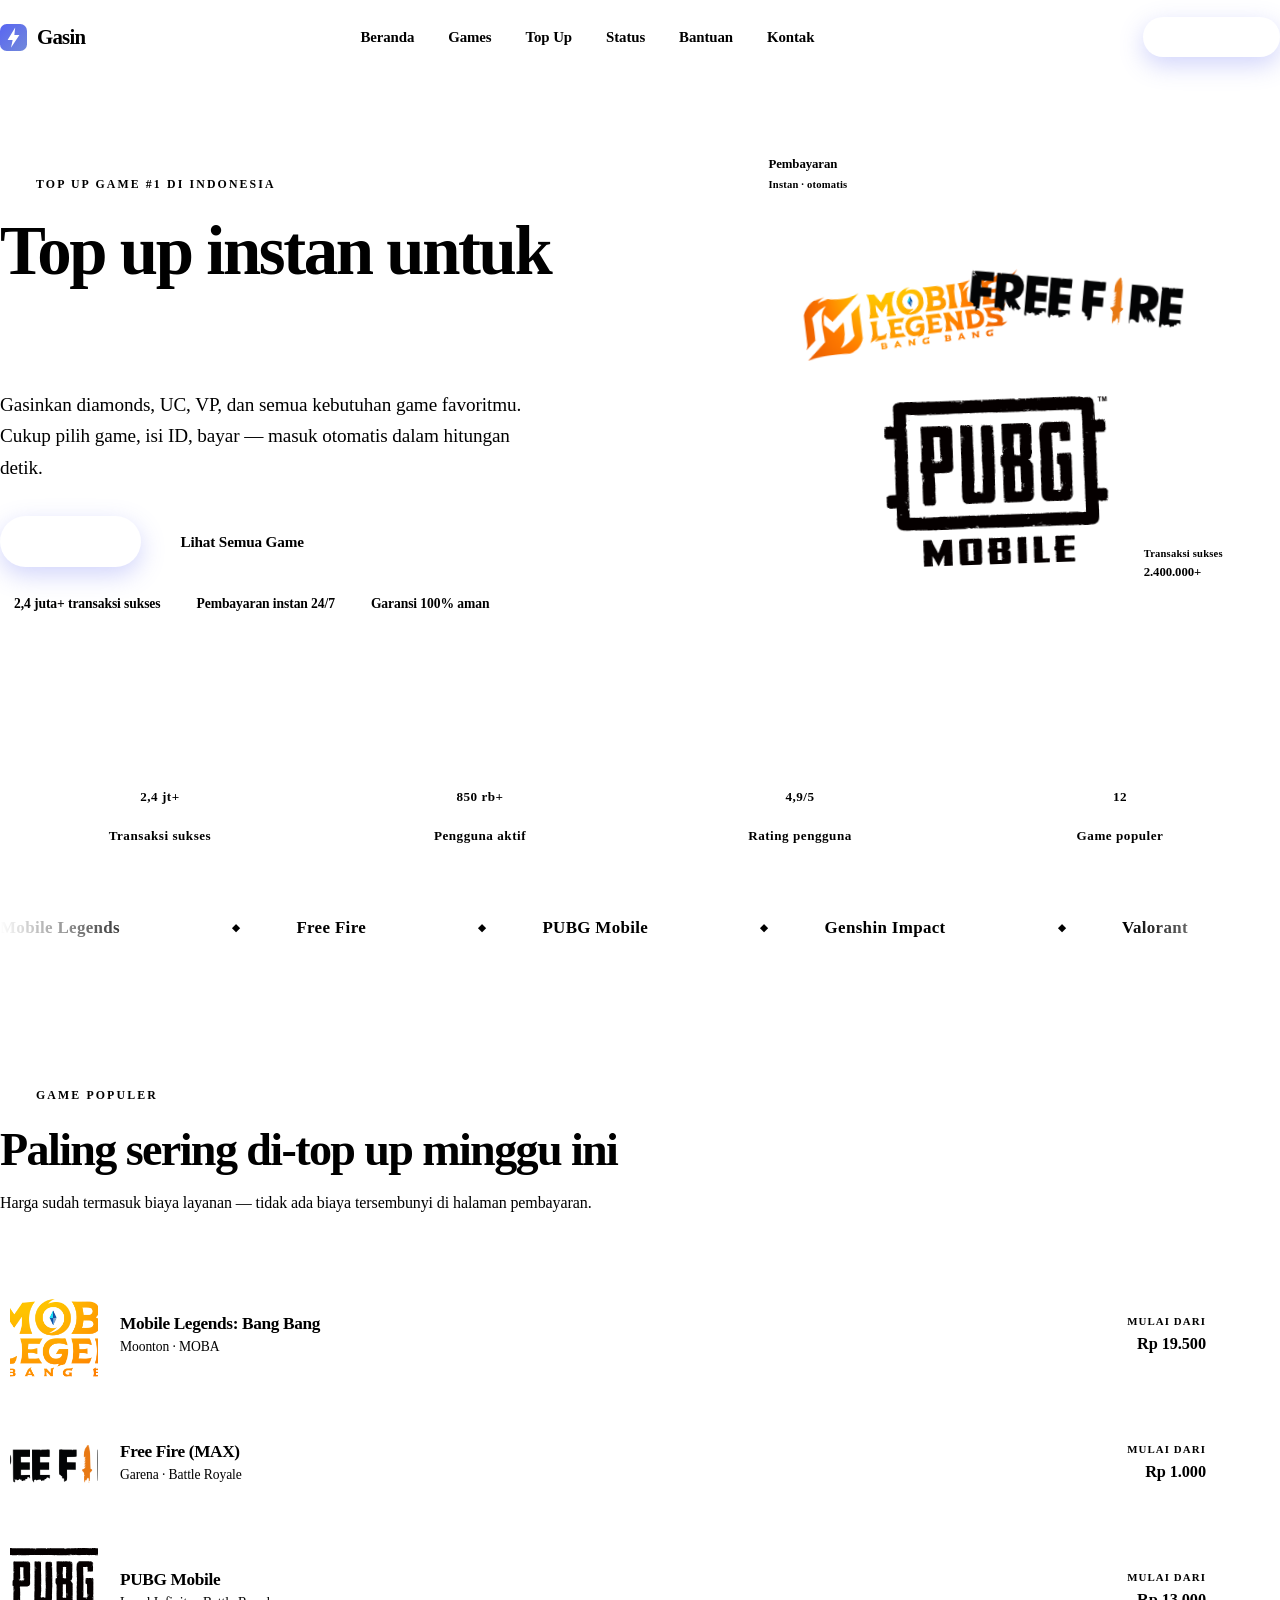
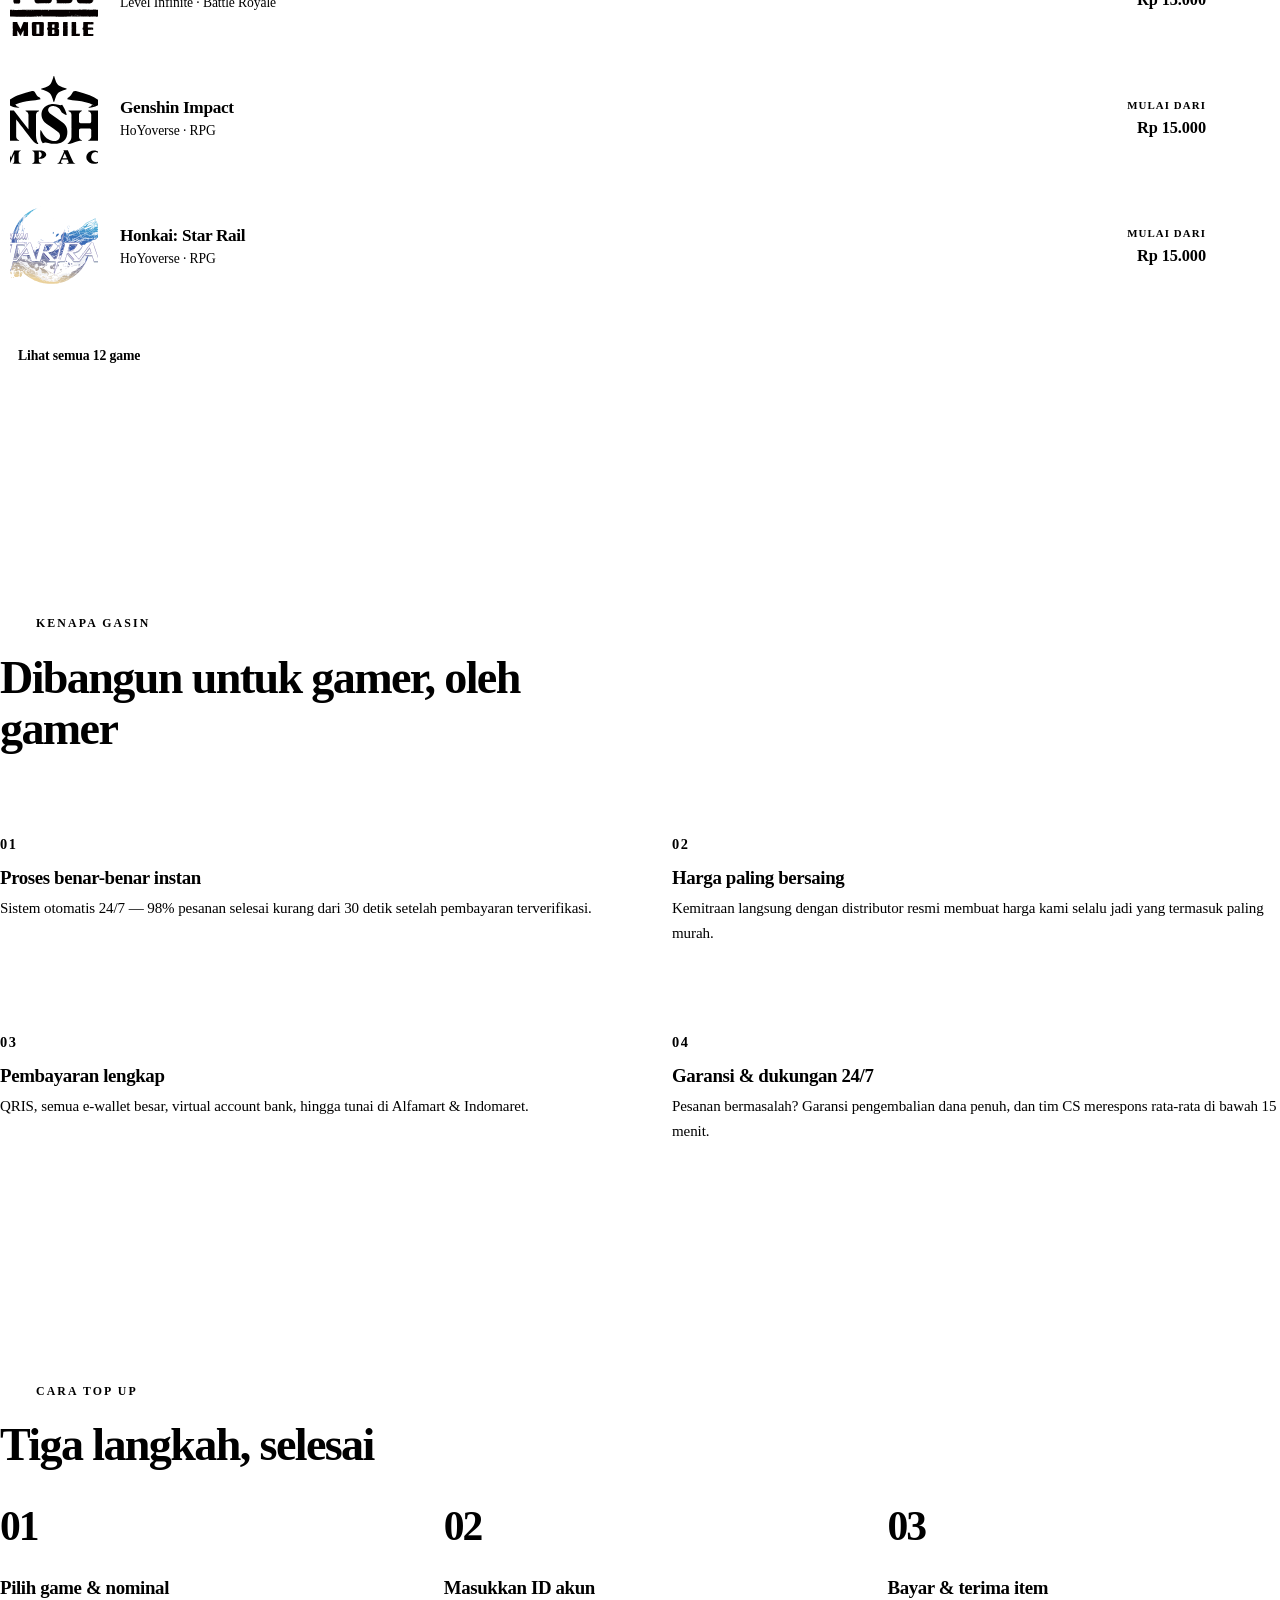
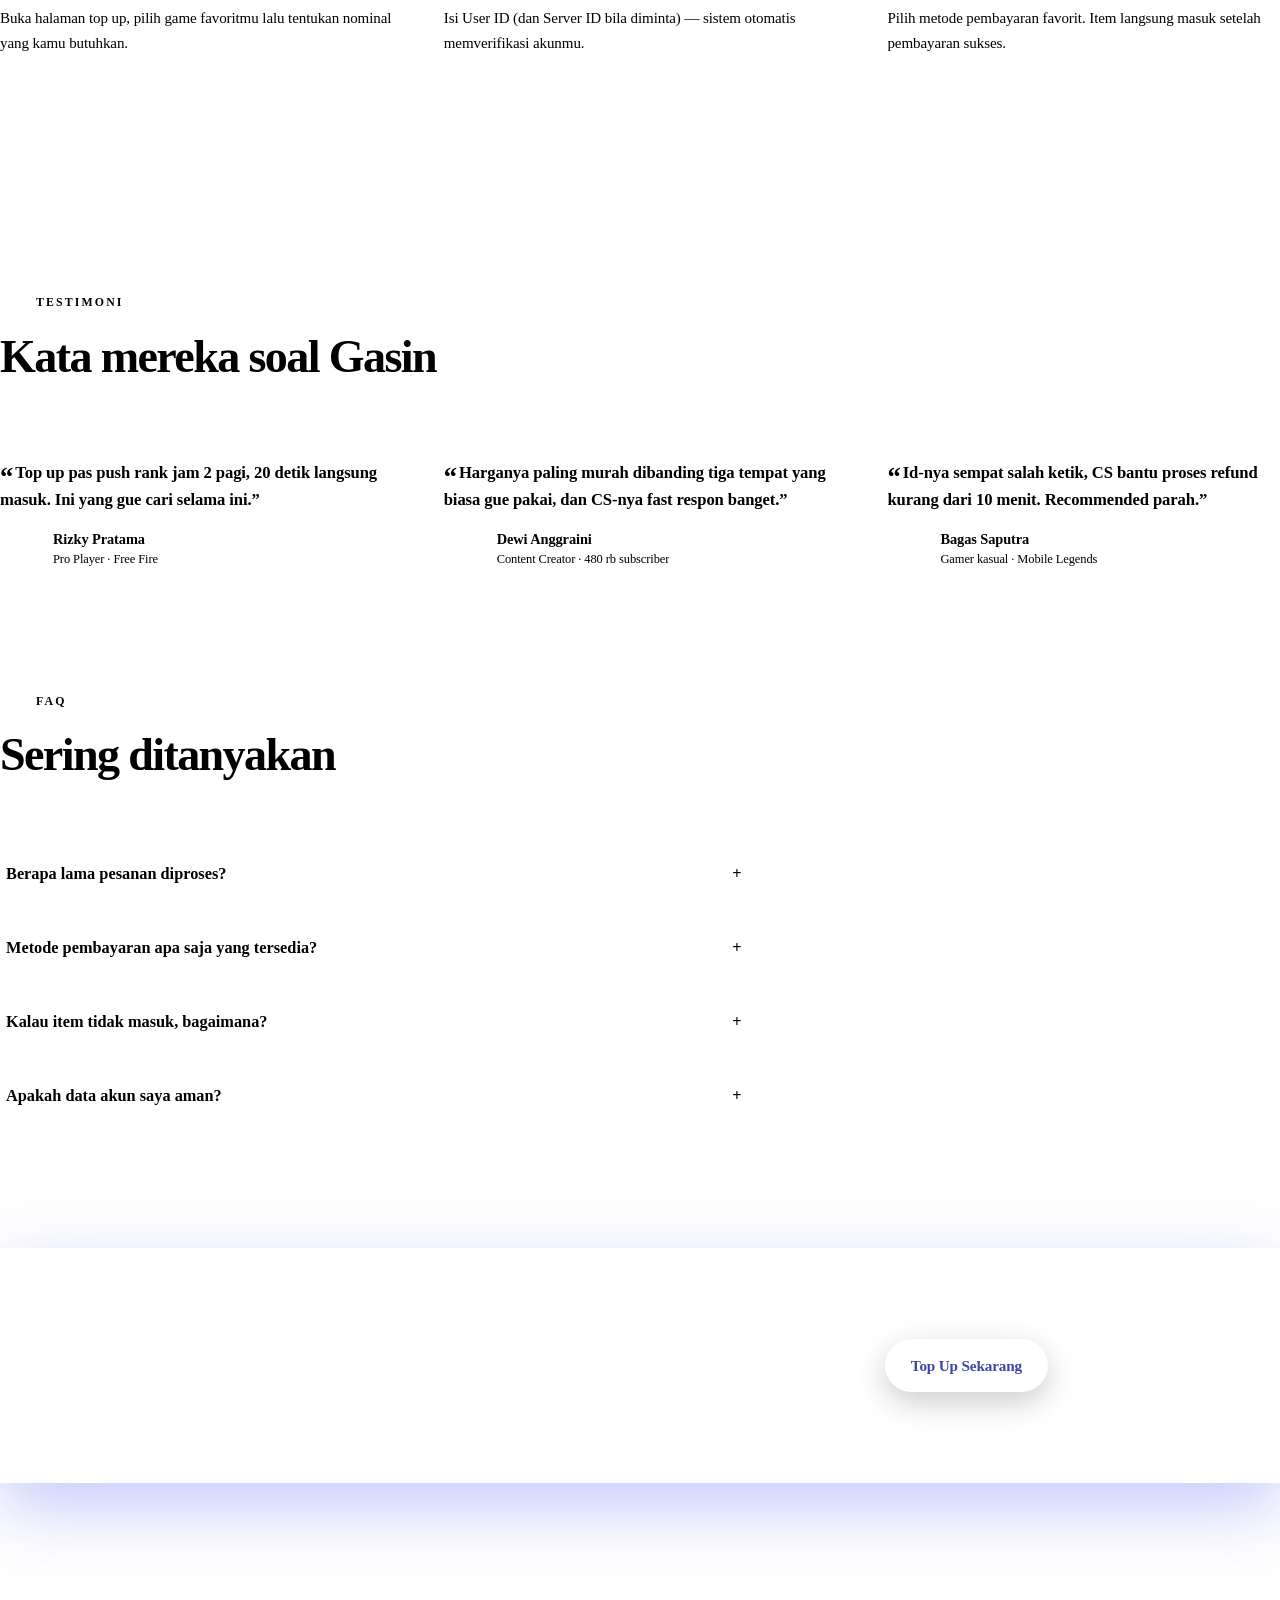
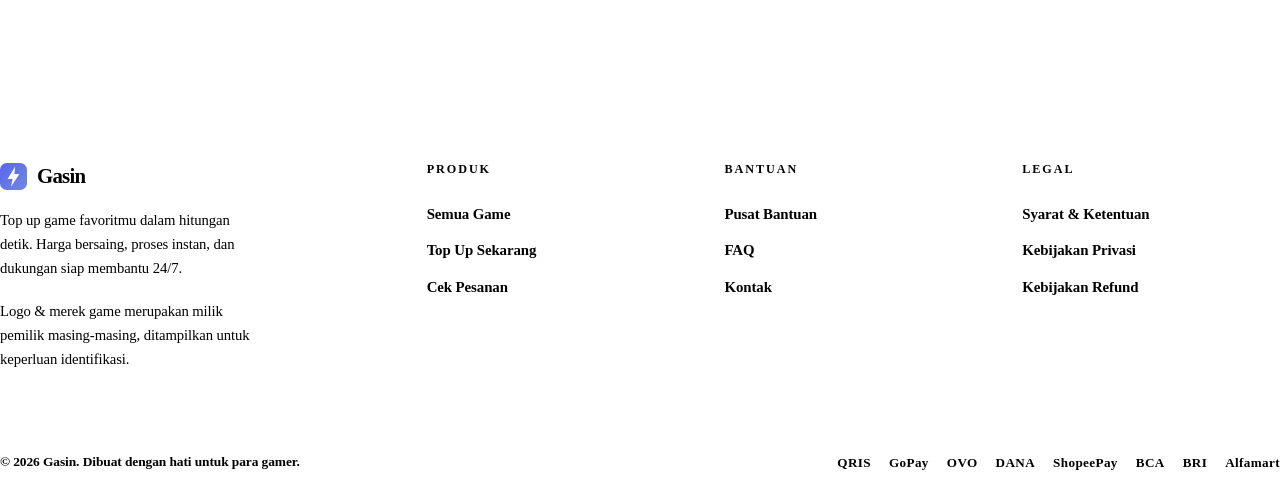
==== index.html @ 4b1db4dc "feat: Gasin — situs top up game lengkap - 6 halaman + 404, 100% vanilla tanpa dependency - tema tera" ====
<!DOCTYPE html>
<html lang="id" data-theme="light">
<head>
  <meta charset="UTF-8">
  <meta name="viewport" content="width=device-width, initial-scale=1">
  <title>Gasin — Top Up Game Instan, Aman & Termurah</title>
  <meta name="description" content="Top up Mobile Legends, Free Fire, PUBG Mobile, Genshin Impact, dan banyak lagi. Proses instan, pembayaran lengkap, harga bersaing, dukungan 24/7.">
  <meta name="theme-color" content="#5865F2" media="(prefers-color-scheme: light)">
  <meta name="theme-color" content="#1e1f22" media="(prefers-color-scheme: dark)">
  <link rel="icon" type="image/svg+xml" href="assets/img/favicon.svg">
  <link rel="canonical" href="https://muzawwied.github.io/gasin-topup/">
  <meta property="og:type" content="website">
  <meta property="og:title" content="Gasin — Top Up Game Instan, Aman & Termurah">
  <meta property="og:description" content="Top up Mobile Legends, Free Fire, PUBG Mobile, Genshin Impact, dan banyak lagi. Proses instan, pembayaran lengkap, harga bersaing, dukungan 24/7.">
  <meta property="og:url" content="https://muzawwied.github.io/gasin-topup/">
  <meta property="og:image" content="https://muzawwied.github.io/gasin-topup/assets/img/logos/ml.png">
  <meta name="twitter:card" content="summary">
  <script>(function(){try{var t=localStorage.getItem('gasin-theme');if(!t)t=matchMedia('(prefers-color-scheme: dark)').matches?'dark':'light';document.documentElement.setAttribute('data-theme',t);}catch(e){}})();</script>
  <link rel="stylesheet" href="assets/css/style.css">
  <script type="application/ld+json">
  {"@context":"https://schema.org","@type":"Organization","name":"Gasin","url":"https://muzawwied.github.io/gasin-topup/","description":"Layanan top up game instan"}
  </script></head>
<body class="no-js">
  <div id="preloader" aria-hidden="true">
    <div class="pre-logo">
      <svg viewBox="0 0 32 32"><rect width="32" height="32" rx="8" fill="url(#lgx)"/><path d="M18 4 9 19h6l-2 9 10-15h-6z" fill="#fff"/></svg>
      Gasin
    </div>
    <div class="pre-track"><div class="pre-bar"></div></div>
    <div class="pre-pct">0%</div>
  </div>
  <div id="scrollProgress"></div>
  <header id="siteHead">
    <div class="nav container">
      <a class="logo" href="index.html" aria-label="Gasin — kembali ke beranda">
        <svg viewBox="0 0 32 32" aria-hidden="true"><defs><linearGradient id="lgx" x1="0" y1="0" x2="1" y2="1"><stop offset="0" stop-color="#5865F2"/><stop offset="1" stop-color="#7289DA"/></linearGradient></defs><rect width="32" height="32" rx="8" fill="url(#lgx)"/><path d="M18 4 9 19h6l-2 9 10-15h-6z" fill="#fff"/></svg>
        <b>Gasin</b>
      </a>
      <nav class="nav-links" aria-label="Navigasi utama">
          <a class="active" href="index.html">Beranda</a>
          <a href="games.html">Games</a>
          <a href="topup.html">Top Up</a>
          <a href="status.html">Status</a>
          <a href="bantuan.html">Bantuan</a>
          <a href="kontak.html">Kontak</a>
      </nav>
      <div class="nav-right">
        <button class="theme-toggle" id="themeToggle" aria-label="Ganti tema terang/gelap"><svg class="moon" viewBox="0 0 24 24" fill="none" stroke-width="2"><path d="M21 12.8A9 9 0 1 1 11.2 3a7 7 0 0 0 9.8 9.8z"/></svg><svg class="sun" viewBox="0 0 24 24" fill="none" stroke-width="2"><circle cx="12" cy="12" r="4"/><path d="M12 2v2m0 16v2M4.9 4.9l1.4 1.4m11.4 11.4 1.4 1.4M2 12h2m16 0h2M4.9 19.1l1.4-1.4m11.4-11.4 1.4-1.4"/></svg></button>
        <a class="btn btn-primary btn-sm nav-cta" href="topup.html">Top Up Sekarang</a>
        <button class="burger" aria-label="Buka menu" aria-expanded="false"><span></span><span></span><span></span></button>
      </div>
    </div>
  </header>
  <nav id="mobileMenu" aria-label="Menu mobile"><ul>
          <li><a href="index.html">Beranda<span>Gasin</span></a></li>
          <li><a href="games.html">Games<span>Gasin</span></a></li>
          <li><a href="topup.html">Top Up<span>Gasin</span></a></li>
          <li><a href="status.html">Status<span>Gasin</span></a></li>
          <li><a href="bantuan.html">Bantuan<span>Gasin</span></a></li>
          <li><a href="kontak.html">Kontak<span>Gasin</span></a></li>
  </ul></nav>
  <main id="top">

  <section class="hero">
    <div class="container">
      <div class="hero-grid">
        <div>
          <span class="kicker">Top Up Game #1 di Indonesia</span>
          <h1>Top up instan untuk<br><span class="grad-text" id="typed" data-words='["Mobile Legends","Free Fire","PUBG Mobile","Genshin Impact","Valorant"]'></span><span class="caret" aria-hidden="true"></span></h1>
          <p class="lead">Gasinkan diamonds, UC, VP, dan semua kebutuhan game favoritmu. Cukup pilih game, isi ID, bayar — masuk otomatis dalam hitungan detik.</p>
          <div class="hero-actions">
            <a class="btn btn-primary" href="topup.html">Mulai Top Up</a>
            <a class="btn btn-ghost" href="games.html">Lihat Semua Game</a>
          </div>
          <div class="hero-trust">
            <span><i></i>2,4 juta+ transaksi sukses</span>
            <span><i></i>Pembayaran instan 24/7</span>
            <span><i></i>Garansi 100% aman</span>
          </div>
        </div>
        <div class="hero-stage" aria-hidden="true">
          <div class="hero-glow"></div>
          <div class="tilt" data-tilt>
            <div class="cover-fan">
              <figure><img src="assets/img/logos/ml.png" alt="" loading="eager"></figure>
              <figure><img src="assets/img/logos/ff.png" alt="" loading="eager"></figure>
              <figure><img src="assets/img/logos/pubg.svg" alt="" loading="eager"></figure>
            </div>
            <span class="chip-float c1">Pembayaran<small>Instan · otomatis</small></span>
            <span class="chip-float c2"><small>Transaksi sukses</small><b>2.400.000+</b></span>
          </div>
        </div>
      </div>
    </div>
  </section>

  <section class="stats reveal">
    <div class="container">
      <div class="stats-row">
        <div class="stat"><b><span data-count="2.4" data-decimals="1" data-suffix=" jt+">0</span></b><span>Transaksi sukses</span></div>
        <div class="stat"><b><span data-count="850" data-suffix=" rb+">0</span></b><span>Pengguna aktif</span></div>
        <div class="stat"><b><span data-count="4.9" data-decimals="1" data-suffix="/5">0</span></b><span>Rating pengguna</span></div>
        <div class="stat"><b><span data-count="12">0</span></b><span>Game populer</span></div>
      </div>
    </div>
  </section>

  <div class="marquee" aria-hidden="true">
    <div class="marquee-track">
      <span>Mobile Legends<em></em></span><span>Free Fire<em></em></span><span>PUBG Mobile<em></em></span><span>Genshin Impact<em></em></span><span>Valorant<em></em></span><span>Honkai: Star Rail<em></em></span><span>Call of Duty: Mobile<em></em></span><span>Roblox<em></em></span><span>Fortnite<em></em></span><span>Clash Royale<em></em></span><span>Minecraft<em></em></span><span>eFootball<em></em></span>
      <span>Mobile Legends<em></em></span><span>Free Fire<em></em></span><span>PUBG Mobile<em></em></span><span>Genshin Impact<em></em></span><span>Valorant<em></em></span><span>Honkai: Star Rail<em></em></span><span>Call of Duty: Mobile<em></em></span><span>Roblox<em></em></span><span>Fortnite<em></em></span><span>Clash Royale<em></em></span><span>Minecraft<em></em></span><span>eFootball<em></em></span>
    </div>
  </div>

  <section class="sec">
    <div class="container">
      <div class="sec-head reveal">
        <span class="kicker">Game Populer</span>
        <h2>Paling sering di-top up minggu ini</h2>
        <p>Harga sudah termasuk biaya layanan — tidak ada biaya tersembunyi di halaman pembayaran.</p>
      </div>
      <div id="featRows" class="game-list reveal"></div>
      <p style="margin-top:24px"><a class="btn btn-ghost btn-sm" href="games.html">Lihat semua 12 game</a></p>
    </div>
  </section>

  <section class="sec">
    <div class="container">
      <div class="sec-head reveal">
        <span class="kicker">Kenapa Gasin</span>
        <h2>Dibangun untuk gamer, oleh gamer</h2>
      </div>
      <div class="feat-grid">
        <div class="feat reveal">
          <div class="num">01</div>
          <h3>Proses benar-benar instan</h3>
          <p>Sistem otomatis 24/7 — 98% pesanan selesai kurang dari 30 detik setelah pembayaran terverifikasi.</p>
        </div>
        <div class="feat reveal">
          <div class="num">02</div>
          <h3>Harga paling bersaing</h3>
          <p>Kemitraan langsung dengan distributor resmi membuat harga kami selalu jadi yang termasuk paling murah.</p>
        </div>
        <div class="feat reveal">
          <div class="num">03</div>
          <h3>Pembayaran lengkap</h3>
          <p>QRIS, semua e-wallet besar, virtual account bank, hingga tunai di Alfamart &amp; Indomaret.</p>
        </div>
        <div class="feat reveal">
          <div class="num">04</div>
          <h3>Garansi &amp; dukungan 24/7</h3>
          <p>Pesanan bermasalah? Garansi pengembalian dana penuh, dan tim CS merespons rata-rata di bawah 15 menit.</p>
        </div>
      </div>
    </div>
  </section>

  <section class="sec">
    <div class="container">
      <div class="sec-head reveal">
        <span class="kicker">Cara Top Up</span>
        <h2>Tiga langkah, selesai</h2>
      </div>
      <div class="steps">
        <div class="step reveal"><h3>Pilih game &amp; nominal</h3><p>Buka halaman top up, pilih game favoritmu lalu tentukan nominal yang kamu butuhkan.</p></div>
        <div class="step reveal"><h3>Masukkan ID akun</h3><p>Isi User ID (dan Server ID bila diminta) — sistem otomatis memverifikasi akunmu.</p></div>
        <div class="step reveal"><h3>Bayar &amp; terima item</h3><p>Pilih metode pembayaran favorit. Item langsung masuk setelah pembayaran sukses.</p></div>
      </div>
    </div>
  </section>

  <section class="sec">
    <div class="container">
      <div class="sec-head reveal">
        <span class="kicker">Testimoni</span>
        <h2>Kata mereka soal Gasin</h2>
      </div>
      <div class="quotes">
        <blockquote class="quote reveal"><p>Top up pas push rank jam 2 pagi, 20 detik langsung masuk. Ini yang gue cari selama ini.</p><footer><span class="avatar">RP</span><div style="min-width:0"><b>Rizky Pratama</b><small>Pro Player · Free Fire</small></div></footer></blockquote>
        <blockquote class="quote reveal"><p>Harganya paling murah dibanding tiga tempat yang biasa gue pakai, dan CS-nya fast respon banget.</p><footer><span class="avatar">DA</span><div style="min-width:0"><b>Dewi Anggraini</b><small>Content Creator · 480 rb subscriber</small></div></footer></blockquote>
        <blockquote class="quote reveal"><p>Id-nya sempat salah ketik, CS bantu proses refund kurang dari 10 menit. Recommended parah.</p><footer><span class="avatar">BS</span><div style="min-width:0"><b>Bagas Saputra</b><small>Gamer kasual · Mobile Legends</small></div></footer></blockquote>
      </div>
    </div>
  </section>

  <section class="sec" style="padding-top:0">
    <div class="container">
      <div class="sec-head reveal">
        <span class="kicker">FAQ</span>
        <h2>Sering ditanyakan</h2>
      </div>
      <div class="acc reveal" style="max-width:760px">
        <div class="acc-item"><button class="acc-btn"><span>Berapa lama pesanan diproses?</span><i>+</i></button><div class="acc-body"><p>98% pesanan selesai dalam 30 detik setelah pembayaran terverifikasi. Untuk gangguan sistem game, maksimal 24 jam dengan notifikasi via halaman status.</p></div></div>
        <div class="acc-item"><button class="acc-btn"><span>Metode pembayaran apa saja yang tersedia?</span><i>+</i></button><div class="acc-body"><p>QRIS, GoPay, OVO, DANA, ShopeePay, BCA &amp; BRI Virtual Account, serta pembayaran tunai di Alfamart dan Indomaret.</p></div></div>
        <div class="acc-item"><button class="acc-btn"><span>Kalau item tidak masuk, bagaimana?</span><i>+</i></button><div class="acc-body"><p>Cek status pesanan lewat halaman Status. Jika status gagal atau melewati batas waktu, tim kami memproses refund penuh otomatis ke metode pembayaran asal.</p></div></div>
        <div class="acc-item"><button class="acc-btn"><span>Apakah data akun saya aman?</span><i>+</i></button><div class="acc-body"><p>Kami hanya meminta data minimum (ID akun) yang diperlukan untuk pengiriman item. Data dienkripsi dan tidak pernah dibagikan ke pihak ketiga.</p></div></div>
      </div>
    </div>
  </section>

  <section class="sec" style="padding-top:0">
    <div class="container">
      <div class="cta-band reveal">
        <div>
          <h2>Siap gas top up sekarang?</h2>
          <p>Ribuan gamer sudah mempercayakan transaksi mereka ke Gasin hari ini. Giliran kamu.</p>
        </div>
        <div style="display:flex;gap:14px;flex-wrap:wrap;justify-content:flex-end">
          <a class="btn" href="topup.html">Top Up Sekarang</a>
          <a class="btn btn-ghost-w" href="games.html">Jelajahi Game</a>
        </div>
      </div>
    </div>
  </section>
  <footer class="site-foot">
    <div class="container">
      <div class="foot-grid">
        <div class="foot-brand">
          <a class="logo" href="index.html" aria-label="Gasin — kembali ke beranda">
        <svg viewBox="0 0 32 32" aria-hidden="true"><defs><linearGradient id="lgx" x1="0" y1="0" x2="1" y2="1"><stop offset="0" stop-color="#5865F2"/><stop offset="1" stop-color="#7289DA"/></linearGradient></defs><rect width="32" height="32" rx="8" fill="url(#lgx)"/><path d="M18 4 9 19h6l-2 9 10-15h-6z" fill="#fff"/></svg>
        <b>Gasin</b>
      </a>
          <p>Top up game favoritmu dalam hitungan detik. Harga bersaing, proses instan, dan dukungan siap membantu 24/7.</p>
          <p class="mini soft">Logo &amp; merek game merupakan milik pemilik masing-masing, ditampilkan untuk keperluan identifikasi.</p>
        </div>
        <div class="foot-col">
          <h4>Produk</h4>
          <a href="games.html">Semua Game</a>
          <a href="topup.html">Top Up Sekarang</a>
          <a href="status.html">Cek Pesanan</a>
        </div>
        <div class="foot-col">
          <h4>Bantuan</h4>
          <a href="bantuan.html">Pusat Bantuan</a>
          <a href="bantuan.html#faq">FAQ</a>
          <a href="kontak.html">Kontak</a>
        </div>
        <div class="foot-col">
          <h4>Legal</h4>
          <a href="bantuan.html#syarat">Syarat &amp; Ketentuan</a>
          <a href="bantuan.html#privasi">Kebijakan Privasi</a>
          <a href="bantuan.html#refund">Kebijakan Refund</a>
        </div>
      </div>
      <div class="foot-bottom">
        <div class="row">
          <span>© <span id="year">2026</span> Gasin. Dibuat dengan hati untuk para gamer.</span>
          <div class="pay-strip" aria-label="Metode pembayaran">
            <span>QRIS</span><span>GoPay</span><span>OVO</span><span>DANA</span><span>ShopeePay</span><span>BCA</span><span>BRI</span><span>Alfamart</span>
          </div>
        </div>
      </div>
    </div>
  </footer>
  <div id="toast" role="status" aria-live="polite"></div>
  <script src="assets/js/data.js"></script>
  <script src="assets/js/main.js"></script>
  <script>
  (function(){
    var wrap=document.getElementById("featRows");
    GAMES.filter(function(g){return g.popular}).forEach(function(g){
      var min=g.denoms.reduce(function(m,x){return Math.min(m,x.price)},Infinity);
      wrap.insertAdjacentHTML("beforeend",
        '<a class="game-row" href="topup.html?game='+g.slug+'">'+
        '<span class="thumb"><img src="'+g.logo+'" alt="Logo '+g.name+'" loading="lazy"></span>'+
        '<span class="info"><h3>'+g.name+'</h3><p>'+g.publisher+' · '+g.genre+'</p></span>'+
        '<span class="from"><small>Mulai dari</small><b>'+fmtIDR(min)+'</b></span>'+
        '<span class="go"><svg viewBox="0 0 24 24" fill="none" stroke-width="2"><path d="M5 12h14m-6-6 6 6-6 6"/></svg></span></a>');
    });
  })();
  </script>
</body>
</html>
---- assets/css/style.css ----
/* ============================================================
   Gasin — Top Up Game Instan · Desain sistem
   Vanilla CSS · zero dependency · tema terang/gelap
   ============================================================ */

--tile:#f6f7fa;

:root{
  --bg:#f6f7fa;
  --surface:#ffffff;
  --surface-2:#eef0f5;
  --ink:#0f1526;
  --muted:#4d5666;
  --soft:#7d8697;
  --line:#e3e6ee;
  --line-2:#d6dae4;
  --accent:#5865F2;
  --accent-2:#7289DA;
  --accent-ink:#ffffff;
  --accent-soft:rgba(88,101,242,.08);
  --accent-soft-2:rgba(114,137,218,.12);
  --green:#1a8a3c;
  --green-soft:rgba(21,128,61,.1);
  --amber:#b45309;
  --grad:linear-gradient(135deg,#5865F2 0%,#7289DA 100%);
  --shadow-sm:0 1px 2px rgba(15,21,38,.05);
  --shadow-md:0 8px 28px rgba(15,21,38,.09);
  --shadow-lg:0 24px 60px rgba(15,21,38,.16);
  --radius:14px;
  --radius-lg:22px;
  --container:1180px;
  --head-font:"Segoe UI",system-ui,-apple-system,BlinkMacSystemFont,Roboto,"Helvetica Neue",Arial,sans-serif;
  --ease:cubic-bezier(.22,.9,.3,1);
}

[data-theme="dark"]{
  --bg:#1e1f22;
  --surface:#2b2d31;
  --surface-2:#313338;
  --ink:#dbdee1;
  --muted:#b5bac1;
  --soft:#949ba4;
  --line:#3f4148;
  --line-2:#4e5058;
  --accent:#5865F2;
  --accent-2:#7289DA;
  --accent-ink:#ffffff;
  --accent-soft:rgba(88,101,242,.16);
  --accent-soft-2:rgba(114,137,218,.2);
  --green:#57F287;
  --green-soft:rgba(87,242,135,.12);
  --shadow-sm:0 1px 2px rgba(0,0,0,.35);
  --shadow-md:0 8px 28px rgba(0,0,0,.4);
  --shadow-lg:0 24px 60px rgba(0,0,0,.55);
  --tile:#23283b;
}

/* ---------- Reset ---------- */
*,*::before,*::after{box-sizing:border-box;margin:0;padding:0}
html{scroll-behavior:smooth;-webkit-text-size-adjust:100%}
body{
  font-family:var(--head-font);
  background:var(--bg);color:var(--ink);
  line-height:1.65;letter-spacing:-.006em;
  overflow-x:hidden;min-height:100vh;
  transition:background .35s ease,color .35s ease;
}
img{display:block;max-width:100%;height:auto}
a{color:inherit;text-decoration:none}
button{font:inherit;color:inherit;background:none;border:0;cursor:pointer}
input,select,textarea{font:inherit;color:inherit}
ul,ol{list-style:none}
::selection{background:var(--accent);color:#fff}

.container{width:min(var(--container),92%);margin-inline:auto}
.muted{color:var(--muted)}
.soft{color:var(--soft)}
.mini{font-size:.8rem}

/* ---------- Tipografi ---------- */
h1,h2,h3{font-weight:800;letter-spacing:-.035em;line-height:1.12;color:var(--ink)}
h1{font-size:clamp(2.5rem,6vw,4.3rem)}
h2{font-size:clamp(1.9rem,3.6vw,2.9rem)}
h3{font-size:1.18rem;letter-spacing:-.02em}
.kicker{
  display:inline-flex;align-items:center;gap:10px;
  font-size:.74rem;font-weight:700;letter-spacing:.18em;text-transform:uppercase;
  color:var(--accent);margin-bottom:18px;
}
.kicker::before{content:"";width:26px;height:2px;background:var(--grad);border-radius:2px}
.lead{font-size:clamp(1.02rem,1.6vw,1.2rem);color:var(--muted);max-width:56ch}
.sec{padding:clamp(72px,9vw,120px) 0}
.sec-head{margin-bottom:clamp(36px,5vw,56px);max-width:640px}
.sec-head p{margin-top:14px}
.grad-text{background:var(--grad);-webkit-background-clip:text;background-clip:text;color:transparent}

/* ---------- Tombol ---------- */
.btn{
  display:inline-flex;align-items:center;justify-content:center;gap:9px;
  padding:13px 26px;border-radius:999px;font-weight:700;font-size:.95rem;
  letter-spacing:-.01em;transition:transform .25s var(--ease),box-shadow .25s var(--ease),background .25s;
  white-space:nowrap;min-width:0;
}
.btn:active{transform:scale(.97)}
.btn-primary{background:var(--grad);color:#fff;box-shadow:0 8px 24px rgba(88,101,242,.28)}
.btn-primary:hover{transform:translateY(-2px);box-shadow:0 14px 32px rgba(88,101,242,.36)}
[data-theme="dark"] .btn-primary{color:#fff}
.btn-ghost{border:1.5px solid var(--line-2);background:transparent;color:var(--ink)}
.btn-ghost:hover{border-color:var(--accent);color:var(--accent);transform:translateY(-2px)}
.btn-sm{padding:9px 18px;font-size:.86rem}
.btn-full{width:100%}

/* ---------- Preloader ---------- */
#preloader{
  position:fixed;inset:0;z-index:200;display:flex;flex-direction:column;gap:20px;
  align-items:center;justify-content:center;background:var(--bg);
  transition:transform .6s var(--ease),opacity .5s ease;
}
#preloader.done{transform:translateY(-100%);opacity:0;pointer-events:none}
.pre-logo{display:flex;align-items:center;gap:10px;font-size:1.9rem;font-weight:800;letter-spacing:-.04em}
.pre-logo svg{width:34px;height:34px}
.pre-track{width:min(230px,60vw);height:3px;border-radius:99px;background:var(--line);overflow:hidden}
.pre-bar{height:100%;width:0%;background:var(--grad);border-radius:99px;transition:width .2s ease}
.pre-pct{font-size:.78rem;font-weight:600;color:var(--soft);font-variant-numeric:tabular-nums}
#preloader{animation:preHide .4s ease 3.4s forwards}
@keyframes preHide{to{opacity:0;visibility:hidden}}
body.no-js #preloader{display:none}

/* ---------- Header ---------- */
#siteHead{
  position:fixed;top:0;left:0;right:0;z-index:100;
  transition:background .3s ease,border-color .3s ease,box-shadow .3s ease;
  border-bottom:1px solid transparent;
}
#siteHead.scrolled{
  background:color-mix(in srgb,var(--bg) 82%,transparent);
  -webkit-backdrop-filter:blur(14px);backdrop-filter:blur(14px);
  border-bottom-color:var(--line);
}
.nav{display:flex;align-items:center;gap:28px;height:74px;min-width:0}
.logo{display:inline-flex;align-items:center;gap:10px;font-weight:800;font-size:1.3rem;letter-spacing:-.035em;flex-shrink:0}
.logo svg{width:27px;height:27px;flex-shrink:0}
.logo b{font-weight:800}
.nav-links{display:flex;align-items:center;gap:30px;margin-inline:auto;min-width:0}
.nav-links a{font-size:.93rem;font-weight:600;color:var(--muted);position:relative;padding:6px 2px;white-space:nowrap;transition:color .25s}
.nav-links a::after{content:"";position:absolute;left:0;bottom:0;height:2px;width:0;background:var(--grad);border-radius:2px;transition:width .3s var(--ease)}
.nav-links a:hover,.nav-links a.active{color:var(--ink)}
.nav-links a.active::after,.nav-links a:hover::after{width:100%}
.nav-right{display:flex;align-items:center;gap:14px;flex-shrink:0}
.theme-toggle{
  width:40px;height:40px;border-radius:999px;border:1.5px solid var(--line-2);
  display:grid;place-items:center;transition:border-color .25s,transform .25s;
}
.theme-toggle:hover{border-color:var(--accent);transform:rotate(18deg)}
.theme-toggle svg{width:17px;height:17px;stroke:var(--ink)}
.theme-toggle .sun{display:none}
[data-theme="dark"] .theme-toggle .sun{display:block}
[data-theme="dark"] .theme-toggle .moon{display:none}
.nav-cta{display:inline-flex}
.burger{display:none;width:42px;height:42px;border-radius:10px;flex-direction:column;align-items:center;justify-content:center;gap:5px}
.burger span{width:20px;height:2px;background:var(--ink);border-radius:2px;transition:transform .3s var(--ease),opacity .3s}
.burger.open span:nth-child(1){transform:translateY(7px) rotate(45deg)}
.burger.open span:nth-child(2){opacity:0}
.burger.open span:nth-child(3){transform:translateY(-7px) rotate(-45deg)}
#mobileMenu{
  position:fixed;top:74px;left:0;right:0;z-index:99;
  background:var(--surface);border-bottom:1px solid var(--line);
  box-shadow:var(--shadow-md);
  transform:translateY(-8px);opacity:0;pointer-events:none;
  transition:transform .3s var(--ease),opacity .3s;
}
#mobileMenu.open{transform:translateY(0);opacity:1;pointer-events:auto}
#mobileMenu ul{padding:14px 4% 22px;display:flex;flex-direction:column}
#mobileMenu a{padding:13px 4px;font-weight:700;font-size:1.02rem;border-bottom:1px solid var(--line);display:flex;justify-content:space-between;align-items:center;min-width:0}
#mobileMenu a span{color:var(--soft);font-weight:600;font-size:.82rem;flex-shrink:0;margin-left:12px}
@media(max-width:900px){
  .nav-links,.nav-cta{display:none}
  .burger{display:flex}
}

/* ---------- Progress scroll ---------- */
#scrollProgress{position:fixed;top:0;left:0;height:3px;width:0;background:var(--grad);z-index:110;border-radius:0 3px 3px 0}

/* ---------- Hero ---------- */
.hero{padding:calc(74px + clamp(48px,7vw,90px)) 0 clamp(56px,7vw,90px);position:relative;overflow:hidden}
.hero-grid{display:grid;grid-template-columns:1.06fr .94fr;gap:clamp(36px,5vw,72px);align-items:center;min-width:0}
.hero h1 .typed-wrap{display:inline;min-width:0}
.hero .lead{margin-top:22px}
.hero-actions{display:flex;gap:14px;margin-top:32px;flex-wrap:wrap}
.hero-trust{margin-top:26px;display:flex;flex-wrap:wrap;gap:8px 22px;font-size:.85rem;color:var(--soft);font-weight:600}
.hero-trust span{display:inline-flex;align-items:center;gap:8px;min-width:0}
.hero-trust i{width:6px;height:6px;border-radius:50%;background:var(--green);flex-shrink:0}
.caret{display:inline-block;width:3px;height:.82em;background:var(--accent);vertical-align:-.08em;margin-left:2px;border-radius:2px;animation:caret 1s steps(1) infinite}
@keyframes caret{50%{opacity:0}}

/* Panggung 3D */
.hero-stage{perspective:1200px;display:grid;place-items:center;position:relative;min-height:420px}
.tilt{transform-style:preserve-3d;transition:transform .18s ease-out;position:relative;width:min(430px,100%);min-width:0}
.cover-fan{position:relative;width:100%;aspect-ratio:1/1.06}
.cover-fan figure{position:absolute;width:62%;border-radius:16px;overflow:hidden;box-shadow:var(--shadow-lg);transform-style:preserve-3d}
.cover-fan figure{background:var(--tile)}
.cover-fan figure img{width:100%;aspect-ratio:1;object-fit:contain;padding:9%}
.cover-fan figure:nth-child(1){left:0;top:4%;transform:rotate(-7deg) translateZ(-30px)}
.cover-fan figure:nth-child(2){right:0;top:0;z-index:2;transform:rotate(5deg) translateZ(40px)}
.cover-fan figure:nth-child(3){left:19%;bottom:0;z-index:3;transform:rotate(-2deg) translateZ(90px);width:64%}
.chip-float{
  position:absolute;z-index:5;background:var(--surface);border:1px solid var(--line);
  border-radius:999px;padding:9px 16px;font-size:.8rem;font-weight:700;
  box-shadow:var(--shadow-md);white-space:nowrap;
  animation:floaty 5.5s ease-in-out infinite;
}
.chip-float small{display:block;font-size:.66rem;color:var(--soft);font-weight:600;letter-spacing:.02em}
.chip-float b{color:var(--ink)}
.chip-float.c1{top:-4%;left:-6%}
.chip-float.c2{bottom:6%;right:-7%;animation-delay:-2.6s}
.chip-float.c2 b{color:var(--green)}
@keyframes floaty{50%{transform:translateY(-12px)}}
.hero-glow{position:absolute;inset:-12% -6%;z-index:-1;background:
  radial-gradient(38% 42% at 70% 30%,var(--accent-soft-2) 0%,transparent 70%),
  radial-gradient(30% 36% at 25% 75%,var(--accent-soft) 0%,transparent 70%);pointer-events:none}
@media(max-width:900px){
  .hero-grid{grid-template-columns:1fr}
  .hero-stage{min-height:0;margin-top:12px}
  .chip-float.c1{left:2%}
  .chip-float.c2{right:2%}
}

/* ---------- Stats ---------- */
.stats{border-block:1px solid var(--line)}
.stats-row{display:grid;grid-template-columns:repeat(4,1fr);min-width:0}
.stat{padding:clamp(26px,4vw,44px) 8px;text-align:center;border-left:1px solid var(--line);min-width:0}
.stat:first-child{border-left:0}
.stat b{font-size:clamp(1.7rem,3.4vw,2.6rem);font-weight:800;letter-spacing:-.04em;display:block;font-variant-numeric:tabular-nums}
.stat b .grad-text{display:inline}
.stat span{font-size:.82rem;color:var(--soft);font-weight:600;letter-spacing:.04em}
@media(max-width:760px){
  .stats-row{grid-template-columns:1fr 1fr}
  .stat:nth-child(3){border-left:0}
  .stat:nth-child(n+3){border-top:1px solid var(--line)}
}

/* ---------- Marquee ---------- */
.marquee{overflow:hidden;padding:22px 0;border-bottom:1px solid var(--line);-webkit-mask-image:linear-gradient(90deg,transparent,#000 12%,#000 88%,transparent);mask-image:linear-gradient(90deg,transparent,#000 12%,#000 88%,transparent)}
.marquee-track{display:flex;gap:56px;width:max-content;animation:marquee 26s linear infinite}
.marquee-track span{font-size:1.06rem;font-weight:800;letter-spacing:.02em;color:var(--soft);display:flex;align-items:center;gap:56px;white-space:nowrap}
.marquee-track span::after{content:"◆";font-size:.6em;color:var(--accent)}
@keyframes marquee{to{transform:translateX(-50%)}}

/* ---------- Daftar game (baris editorial, tanpa card) ---------- */
.game-list{border-top:1px solid var(--line)}
.game-row{
  display:grid;grid-template-columns:88px 1fr auto auto;gap:22px;align-items:center;
  padding:20px 10px;border-bottom:1px solid var(--line);min-width:0;
  transition:background .25s,padding .25s;
}
.game-row:hover{background:var(--surface-2);padding-left:18px}
.game-row .thumb{width:88px;height:88px;border-radius:var(--radius);overflow:hidden;box-shadow:var(--shadow-sm);background:var(--tile);display:grid;place-items:center}
.game-row .thumb img{width:74%;height:74%;object-fit:contain}
.game-row .thumb img{width:100%;height:100%;object-fit:cover;transition:transform .5s var(--ease)}
.game-row:hover .thumb img{transform:scale(1.06)}
.game-row .info{min-width:0}
.game-row .info h3{font-size:1.08rem;white-space:nowrap;overflow:hidden;text-overflow:ellipsis}
.game-row .info p{font-size:.85rem;color:var(--soft);margin-top:3px;white-space:nowrap;overflow:hidden;text-overflow:ellipsis}
.game-row .from{text-align:right;min-width:0}
.game-row .from small{display:block;font-size:.68rem;letter-spacing:.1em;text-transform:uppercase;color:var(--soft);font-weight:700}
.game-row .from b{font-size:1.02rem;font-weight:800;white-space:nowrap}
.game-row .go{
  width:42px;height:42px;border-radius:999px;border:1.5px solid var(--line-2);
  display:grid;place-items:center;flex-shrink:0;transition:border-color .25s,background .25s,transform .25s;
}
.game-row .go svg{width:16px;height:16px;stroke:var(--ink);transition:transform .25s var(--ease)}
.game-row:hover .go{background:var(--grad);border-color:transparent}
.game-row:hover .go svg{stroke:#fff;transform:translateX(2px)}
@media(max-width:640px){
  .game-row{grid-template-columns:64px 1fr auto;gap:14px;padding:16px 6px}
  .game-row .thumb{width:64px;height:64px}
  .game-row .from{display:none}
}

/* Filter chips (katalog) */
.chips{display:flex;gap:10px;flex-wrap:wrap;margin-bottom:26px}
.chip{
  padding:9px 18px;border-radius:999px;border:1.5px solid var(--line-2);
  font-size:.86rem;font-weight:700;color:var(--muted);transition:all .25s;white-space:nowrap;
}
.chip:hover{border-color:var(--accent);color:var(--accent)}
.chip.active{background:var(--grad);border-color:transparent;color:#fff}
.search-box{position:relative;max-width:420px;margin-bottom:22px}
.search-box input{
  width:100%;padding:13px 18px 13px 44px;border-radius:999px;border:1.5px solid var(--line-2);
  background:var(--surface);color:var(--ink);outline:none;transition:border-color .25s;min-width:0;
}
.search-box input:focus{border-color:var(--accent)}
.search-box svg{position:absolute;left:16px;top:50%;transform:translateY(-50%);width:17px;height:17px;stroke:var(--soft)}
.empty-note{padding:56px 0;text-align:center;color:var(--soft);font-weight:600}

/* ---------- Editorial fitur bernomor ---------- */
.feat-grid{display:grid;grid-template-columns:1fr 1fr;gap:clamp(36px,5vw,64px) clamp(32px,5vw,80px);min-width:0}
.feat{border-top:1.5px solid var(--line-2);padding-top:22px;min-width:0}
.feat .num{
  font-size:.9rem;font-weight:800;color:var(--accent);letter-spacing:.1em;margin-bottom:10px;
  display:flex;align-items:center;gap:14px;font-variant-numeric:tabular-nums;
}
.feat .num::after{content:"";flex:1;height:1px;background:var(--line)}
.feat h3{margin-bottom:8px}
.feat p{color:var(--muted);font-size:.94rem}
@media(max-width:820px){.feat-grid{grid-template-columns:1fr}}

/* ---------- Langkah ---------- */
.steps{display:grid;grid-template-columns:repeat(3,1fr);gap:clamp(28px,4vw,54px);min-width:0;counter-reset:step}
.step{position:relative;border-top:1.5px solid var(--line-2);padding-top:24px;min-width:0}
.step::before{
  counter-increment:step;content:"0" counter(step);
  position:absolute;top:-21px;left:0;font-size:2.6rem;font-weight:800;letter-spacing:-.05em;
  background:var(--bg);padding-right:14px;line-height:1;
}
.step h3{margin:26px 0 8px}
.step p{color:var(--muted);font-size:.94rem}
@media(max-width:820px){.steps{grid-template-columns:1fr}}

/* ---------- Testimoni ---------- */
.quotes{display:grid;grid-template-columns:repeat(3,1fr);gap:clamp(32px,4vw,56px);min-width:0}
.quote{border-top:1.5px solid var(--line-2);padding-top:22px;min-width:0}
.quote p{font-size:1.04rem;line-height:1.6;font-weight:600;color:var(--ink)}
.quote p::before{content:"“";color:var(--accent);font-size:1.6em;line-height:0;vertical-align:-.28em;margin-right:2px}
.quote p::after{content:"”";color:var(--accent)}
.quote footer{margin-top:16px;display:flex;align-items:center;gap:13px;min-width:0}
.avatar{width:40px;height:40px;border-radius:999px;background:var(--grad);color:#fff;display:grid;place-items:center;font-weight:800;font-size:.85rem;flex-shrink:0}
.quote footer b{display:block;font-size:.9rem;line-height:1.3;white-space:nowrap;overflow:hidden;text-overflow:ellipsis}
.quote footer small{color:var(--soft);font-size:.78rem;white-space:nowrap;overflow:hidden;text-overflow:ellipsis;display:block}
@media(max-width:820px){.quotes{grid-template-columns:1fr}}

/* ---------- Akordeon ---------- */
.acc{border-top:1px solid var(--line)}
.acc-item{border-bottom:1px solid var(--line)}
.acc-btn{
  width:100%;display:flex;justify-content:space-between;align-items:center;gap:18px;
  padding:20px 6px;font-weight:700;font-size:1.02rem;text-align:left;min-width:0;
}
.acc-btn span{min-width:0;overflow-wrap:break-word}
.acc-btn i{
  width:34px;height:34px;border-radius:999px;border:1.5px solid var(--line-2);flex-shrink:0;
  display:grid;place-items:center;font-style:normal;font-weight:700;transition:transform .3s var(--ease),background .3s,border-color .3s;
}
.acc-item.open .acc-btn i{transform:rotate(45deg);background:var(--grad);border-color:transparent;color:#fff}
.acc-body{max-height:0;overflow:hidden;transition:max-height .4s var(--ease)}
.acc-body p{padding:0 6px 22px;color:var(--muted);font-size:.95rem;max-width:72ch}

/* ---------- Band CTA ---------- */
.cta-band{
  background:var(--grad);border-radius:var(--radius-lg);color:#fff;
  padding:clamp(40px,6vw,72px);display:grid;grid-template-columns:1.2fr .8fr;
  gap:32px;align-items:center;box-shadow:0 24px 64px rgba(88,101,242,.35);min-width:0;
}
.cta-band h2{color:#fff;letter-spacing:-.035em}
.cta-band p{color:rgba(255,255,255,.82);margin-top:12px;font-size:1.02rem}
.cta-band .btn{background:#fff;color:#3c45a5;box-shadow:0 10px 30px rgba(0,0,0,.2)}
.cta-band .btn:hover{transform:translateY(-3px)}
.cta-band .btn-ghost-w{background:transparent;border:1.5px solid rgba(255,255,255,.5);color:#fff;box-shadow:none}
@media(max-width:820px){.cta-band{grid-template-columns:1fr}}

/* ---------- Footer ---------- */
footer.site-foot{border-top:1px solid var(--line);margin-top:clamp(48px,7vw,96px)}
.foot-grid{
  display:grid;grid-template-columns:1.5fr 1fr 1fr 1fr;gap:40px;min-width:0;
  padding:clamp(48px,6vw,72px) 0 40px;
}
.foot-brand .logo{margin-bottom:14px}
.foot-brand p{color:var(--muted);font-size:.92rem;max-width:34ch;margin-bottom:18px}
.foot-col h4{font-size:.76rem;letter-spacing:.16em;text-transform:uppercase;color:var(--soft);font-weight:800;margin-bottom:16px}
.foot-col a{display:block;padding:6px 0;color:var(--muted);font-size:.93rem;font-weight:600;transition:color .2s,padding .2s}
.foot-col a:hover{color:var(--accent);padding-left:6px}
.foot-bottom{border-top:1px solid var(--line);padding:22px 0 30px}
.foot-bottom .row{display:flex;flex-wrap:wrap;gap:14px 28px;justify-content:space-between;align-items:center;font-size:.84rem;color:var(--soft);font-weight:600}
.pay-strip{display:flex;flex-wrap:wrap;gap:8px 18px}
.pay-strip span{font-weight:800;font-size:.82rem;letter-spacing:.03em;color:var(--muted)}
@media(max-width:900px){.foot-grid{grid-template-columns:1fr 1fr}}
@media(max-width:560px){.foot-grid{grid-template-columns:1fr}}

/* ---------- Form ---------- */
.field{margin-bottom:20px;min-width:0}
.field label{display:block;font-size:.74rem;font-weight:800;letter-spacing:.14em;text-transform:uppercase;color:var(--soft);margin-bottom:9px}
.field input,.field select,.field textarea{
  width:100%;padding:13px 16px;border-radius:12px;border:1.5px solid var(--line-2);
  background:var(--surface);color:var(--ink);outline:none;transition:border-color .25s,box-shadow .25s;min-width:0;
}
.field input:focus,.field select:focus,.field textarea:focus{border-color:var(--accent);box-shadow:0 0 0 4px var(--accent-soft)}
.field .hint{font-size:.78rem;color:var(--soft);margin-top:7px}
.field.err input,.field.err select{border-color:#dc2626}
.err-msg{color:#dc2626;font-size:.78rem;font-weight:600;margin-top:7px;display:none}
.field.err .err-msg{display:block}

/* ---------- Alur top-up ---------- */
.flow-head{display:flex;align-items:center;gap:0;margin:26px 0 40px;min-width:0}
.flow-seg{flex:1;display:flex;flex-direction:column;gap:8px;min-width:0;position:relative}
.flow-seg b{
  width:38px;height:38px;border-radius:999px;border:1.5px solid var(--line-2);
  display:grid;place-items:center;font-size:.9rem;font-weight:800;color:var(--soft);
  background:var(--surface);z-index:2;transition:all .35s;flex-shrink:0;
}
.flow-seg span{font-size:.76rem;font-weight:700;color:var(--soft);white-space:nowrap;overflow:hidden;text-overflow:ellipsis}
.flow-seg::after{content:"";position:absolute;top:19px;left:38px;right:0;height:1.5px;background:var(--line-2)}
.flow-seg:last-child::after{display:none}
.flow-seg.active b{background:var(--grad);border-color:transparent;color:#fff;box-shadow:0 6px 18px rgba(88,101,242,.35)}
.flow-seg.active span{color:var(--ink)}
.flow-seg.done b{background:var(--green-soft);border-color:transparent;color:var(--green)}
.flow-grid{display:grid;grid-template-columns:1fr 380px;gap:clamp(28px,4vw,52px);align-items:start;min-width:0}
.flow-panel{min-height:300px;min-width:0}
.flow-panel h3{margin-bottom:6px}
.flow-panel .lead-sm{color:var(--muted);font-size:.94rem;margin-bottom:26px}
.pick-games{display:grid;grid-template-columns:repeat(3,1fr);gap:14px;min-width:0}
.pick-game{
  border:1.5px solid var(--line-2);border-radius:var(--radius);padding:12px;
  display:flex;align-items:center;gap:12px;background:var(--surface);
  transition:border-color .25s,background .25s,transform .25s;min-width:0;cursor:pointer;
}
.pick-game .tile{width:54px;height:54px;border-radius:12px;background:var(--tile);display:grid;place-items:center;flex-shrink:0;overflow:hidden}
.pick-game .tile img{width:76%;height:76%;object-fit:contain}
.pick-game b{font-size:.9rem;white-space:nowrap;overflow:hidden;text-overflow:ellipsis;display:block}
.pick-game small{color:var(--soft);font-size:.74rem;white-space:nowrap;overflow:hidden;text-overflow:ellipsis;display:block}
.pick-game:hover{transform:translateY(-2px);border-color:var(--accent)}
.pick-game.sel{border-color:var(--accent);background:var(--accent-soft);box-shadow:0 0 0 3px var(--accent-soft)}
.denom-table{border:1px solid var(--line);border-radius:var(--radius);overflow:hidden}
.denom-row{
  width:100%;display:flex;justify-content:space-between;align-items:center;gap:14px;
  padding:15px 18px;border-bottom:1px solid var(--line);background:var(--surface);
  transition:background .2s;text-align:left;min-width:0;cursor:pointer;
}
.denom-row:last-child{border-bottom:0}
.denom-row:hover{background:var(--surface-2)}
.denom-row b{font-weight:700;font-size:.96rem;min-width:0;overflow-wrap:break-word}
.denom-row small{display:block;color:var(--soft);font-size:.76rem;margin-top:2px}
.denom-row .price{font-weight:800;color:var(--accent);white-space:nowrap;flex-shrink:0;font-variant-numeric:tabular-nums}
.denom-row.sel{background:var(--accent-soft);box-shadow:inset 3px 0 0 var(--accent)}
.pay-list{border:1px solid var(--line);border-radius:var(--radius);overflow:hidden}
.pay-row{
  width:100%;display:flex;justify-content:space-between;align-items:center;gap:14px;
  padding:15px 18px;border-bottom:1px solid var(--line);background:var(--surface);
  transition:background .2s;text-align:left;min-width:0;cursor:pointer;
}
.pay-row:last-child{border-bottom:0}
.pay-row b{font-size:.95rem;min-width:0}
.pay-row small{display:block;color:var(--soft);font-size:.76rem;margin-top:1px}
.pay-row .dot{width:20px;height:20px;border-radius:999px;border:1.5px solid var(--line-2);flex-shrink:0;transition:all .2s}
.pay-row.sel{background:var(--accent-soft)}
.pay-row.sel .dot{border-width:5.5px;border-color:var(--accent)}
.flow-nav{display:flex;gap:14px;margin-top:30px;flex-wrap:wrap}
.summary{
  border:1px solid var(--line);border-radius:var(--radius-lg);background:var(--surface);
  padding:26px;position:sticky;top:96px;min-width:0;
}
.summary h3{font-size:1rem;letter-spacing:.02em;margin-bottom:18px}
.sum-row{display:flex;justify-content:space-between;gap:14px;padding:10px 0;border-bottom:1px dashed var(--line);font-size:.92rem;min-width:0}
.sum-row span{color:var(--soft);font-weight:600;flex-shrink:0}
.sum-row b{text-align:right;min-width:0;overflow-wrap:break-word}
.sum-total{display:flex;justify-content:space-between;align-items:baseline;padding-top:16px;margin-top:6px}
.sum-total span{font-weight:700}
.sum-total b{font-size:1.5rem;font-weight:800;letter-spacing:-.03em;font-variant-numeric:tabular-nums}
.succ{
  text-align:center;border:1px solid var(--line);border-radius:var(--radius-lg);background:var(--surface);
  padding:clamp(32px,5vw,56px);min-width:0;
}
.succ .tick{
  width:74px;height:74px;border-radius:999px;background:var(--green-soft);color:var(--green);
  display:grid;place-items:center;margin:0 auto 20px;font-size:2rem;font-weight:800;
  animation:pop .5s var(--ease);
}
@keyframes pop{0%{transform:scale(.4);opacity:0}100%{transform:scale(1);opacity:1}}
.succ h3{font-size:1.4rem}
.code-pill{
  display:inline-block;background:var(--surface-2);border:1.5px dashed var(--line-2);
  border-radius:12px;padding:12px 22px;margin:18px 0;font-weight:800;font-size:1.1rem;
  letter-spacing:.06em;font-variant-numeric:tabular-nums;
}
@media(max-width:980px){.flow-grid{grid-template-columns:1fr}.summary{position:static}}
@media(max-width:640px){.pick-games{grid-template-columns:1fr 1fr}.flow-seg span{display:none}.flow-seg::after{top:19px}}

/* ---------- Status / riwayat ---------- */
.timeline{position:relative;padding-left:34px;min-width:0}
.timeline::before{content:"";position:absolute;left:12px;top:8px;bottom:8px;width:1.5px;background:var(--line-2)}
.tl-item{position:relative;padding:0 0 30px;min-width:0}
.tl-item::before{
  content:"";position:absolute;left:-30px;top:5px;width:16px;height:16px;border-radius:999px;
  background:var(--line-2);border:3px solid var(--bg);transition:background .4s;
}
.tl-item.done::before{background:var(--green)}
.tl-item.now::before{background:var(--accent);box-shadow:0 0 0 5px var(--accent-soft)}
.tl-item b{display:block;font-size:.98rem}
.tl-item small{color:var(--soft);font-size:.8rem}
.status-pill{
  display:inline-flex;align-items:center;gap:8px;padding:5px 14px;border-radius:999px;
  font-size:.76rem;font-weight:800;letter-spacing:.06em;text-transform:uppercase;
}
.status-pill.ok{background:var(--green-soft);color:var(--green)}
.status-pill.pend{background:var(--accent-soft);color:var(--accent)}
.hist-row{
  display:grid;grid-template-columns:1fr auto auto;gap:16px;align-items:center;
  padding:16px 6px;border-bottom:1px solid var(--line);min-width:0;
}
.hist-row .c{min-width:0}
.hist-row b{display:block;font-size:.95rem;white-space:nowrap;overflow:hidden;text-overflow:ellipsis}
.hist-row small{color:var(--soft);font-size:.78rem;white-space:nowrap;overflow:hidden;text-overflow:ellipsis;display:block}
.hist-row .p{font-weight:800;white-space:nowrap;font-variant-numeric:tabular-nums}

/* ---------- Toast ---------- */
#toast{
  position:fixed;left:50%;bottom:30px;transform:translate(-50%,80px);z-index:150;
  background:var(--ink);color:var(--bg);padding:13px 24px;border-radius:999px;
  font-weight:700;font-size:.9rem;box-shadow:var(--shadow-lg);opacity:0;
  transition:transform .4s var(--ease),opacity .4s;max-width:88vw;text-align:center;
}
#toast.show{transform:translate(-50%,0);opacity:1}
[data-theme="dark"] #toast{color:#0b0e15}

/* ---------- Reveal ---------- */
.reveal{opacity:0;transform:translateY(26px);transition:opacity .7s ease,transform .7s var(--ease)}
.reveal.in{opacity:1;transform:none}

/* ---------- Breadcrumb + hero sekunder ---------- */
.page-hero{padding:calc(74px + clamp(40px,6vw,72px)) 0 clamp(30px,4vw,48px)}
.page-hero h1{font-size:clamp(2.1rem,4.6vw,3.4rem)}
.crumbs{font-size:.8rem;font-weight:700;color:var(--soft);margin-bottom:16px}
.crumbs a{color:var(--soft)}
.crumbs a:hover{color:var(--accent)}

/* Halaman konten teks */
.prose{max-width:74ch;min-width:0}
.prose h3{margin:28px 0 10px;font-size:1.15rem}
.prose p{color:var(--muted);margin-bottom:14px}
.prose li{color:var(--muted);padding:6px 0 6px 26px;position:relative}
.prose li::before{content:"→";position:absolute;left:0;color:var(--accent);font-weight:800}

/* ---------- Reduced motion ---------- */
@media(prefers-reduced-motion:reduce){
  *,*::before,*::after{animation-duration:.01ms!important;animation-iteration-count:1!important;transition-duration:.01ms!important;scroll-behavior:auto!important}
  .reveal{opacity:1;transform:none}
  #preloader{display:none}
}
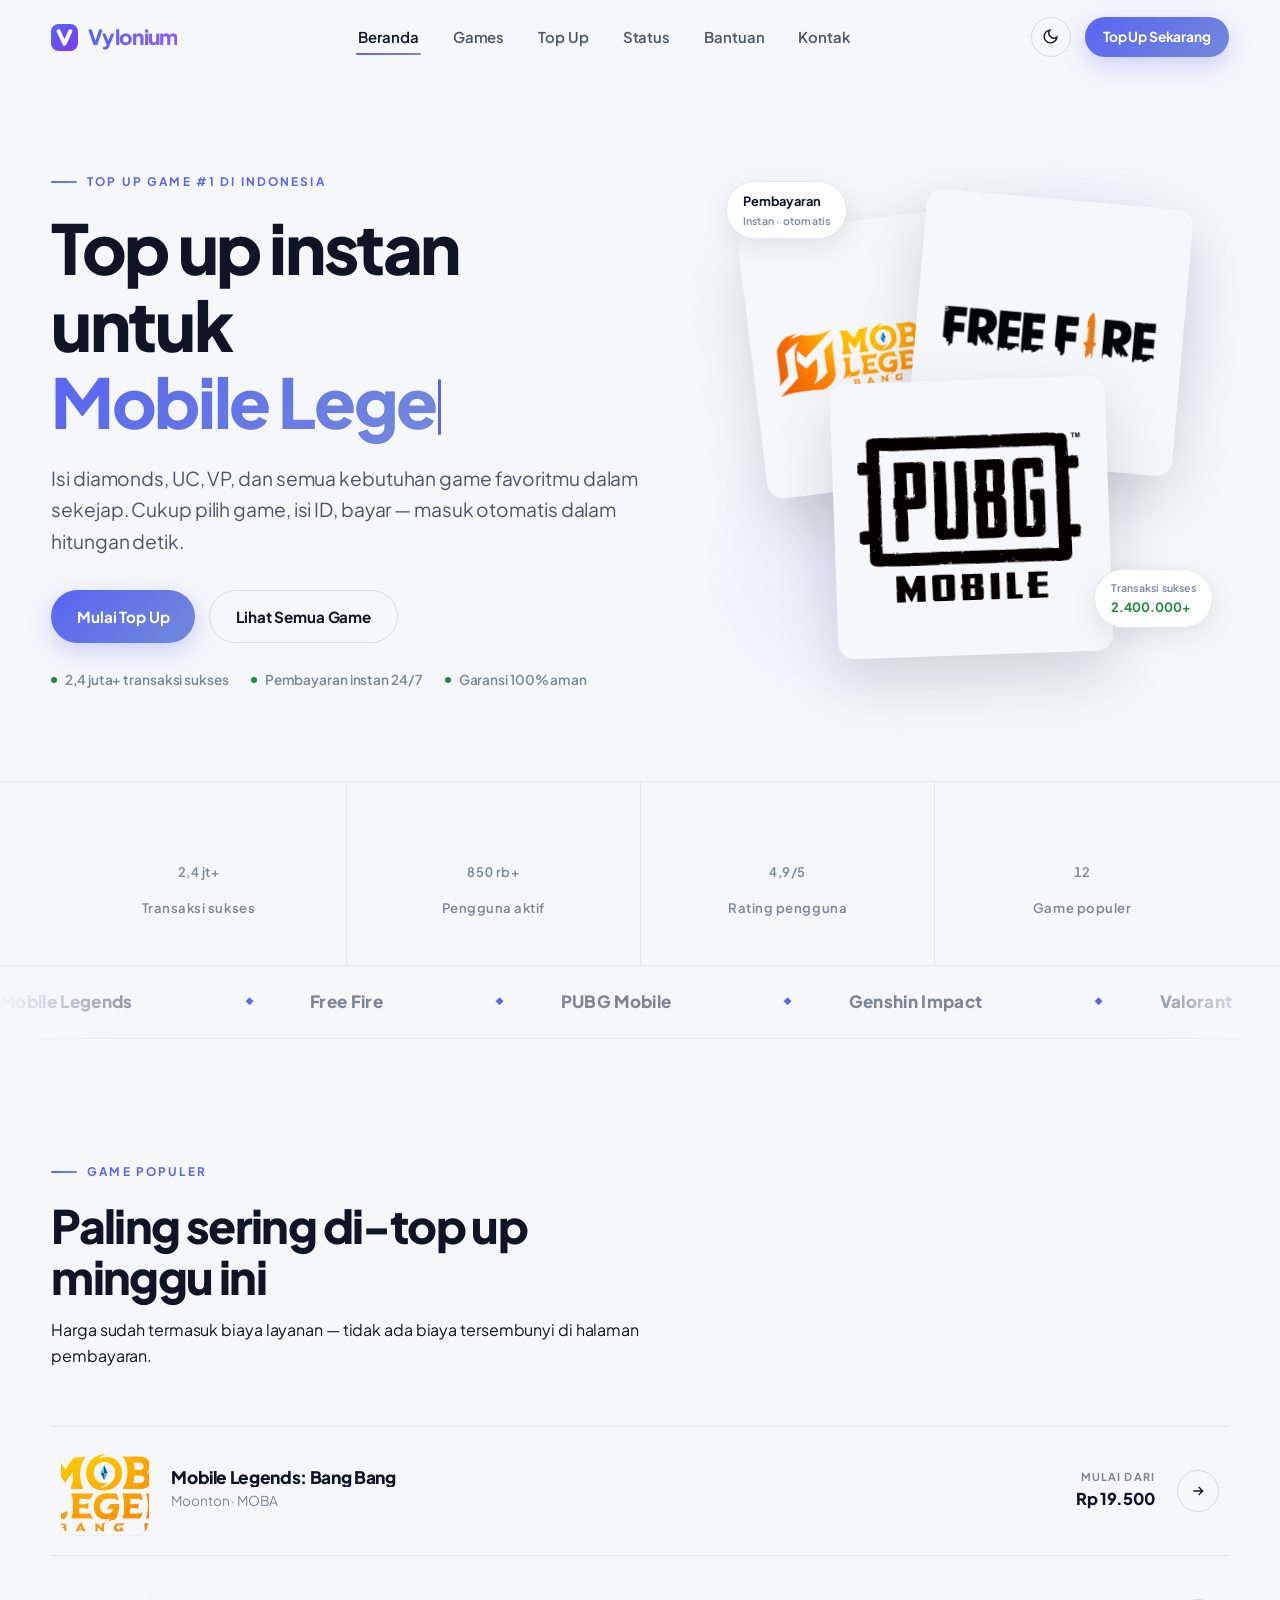
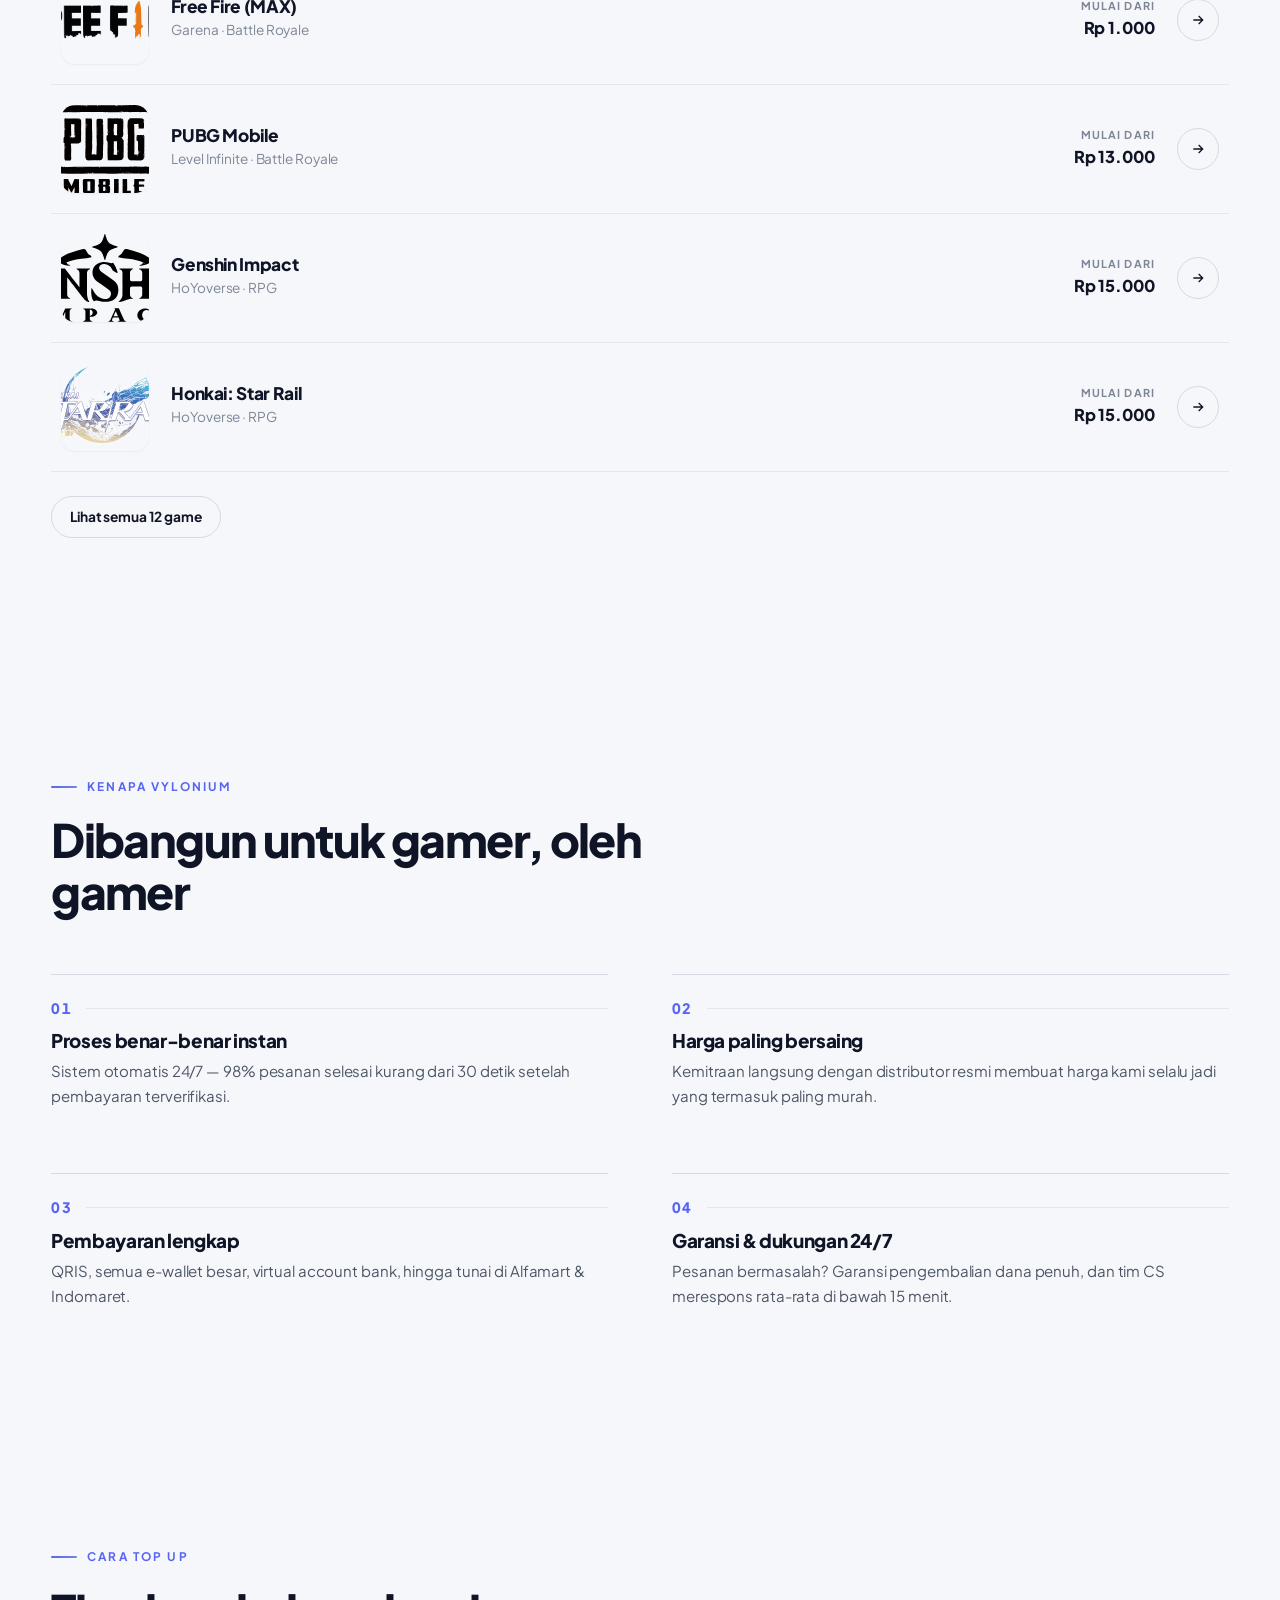
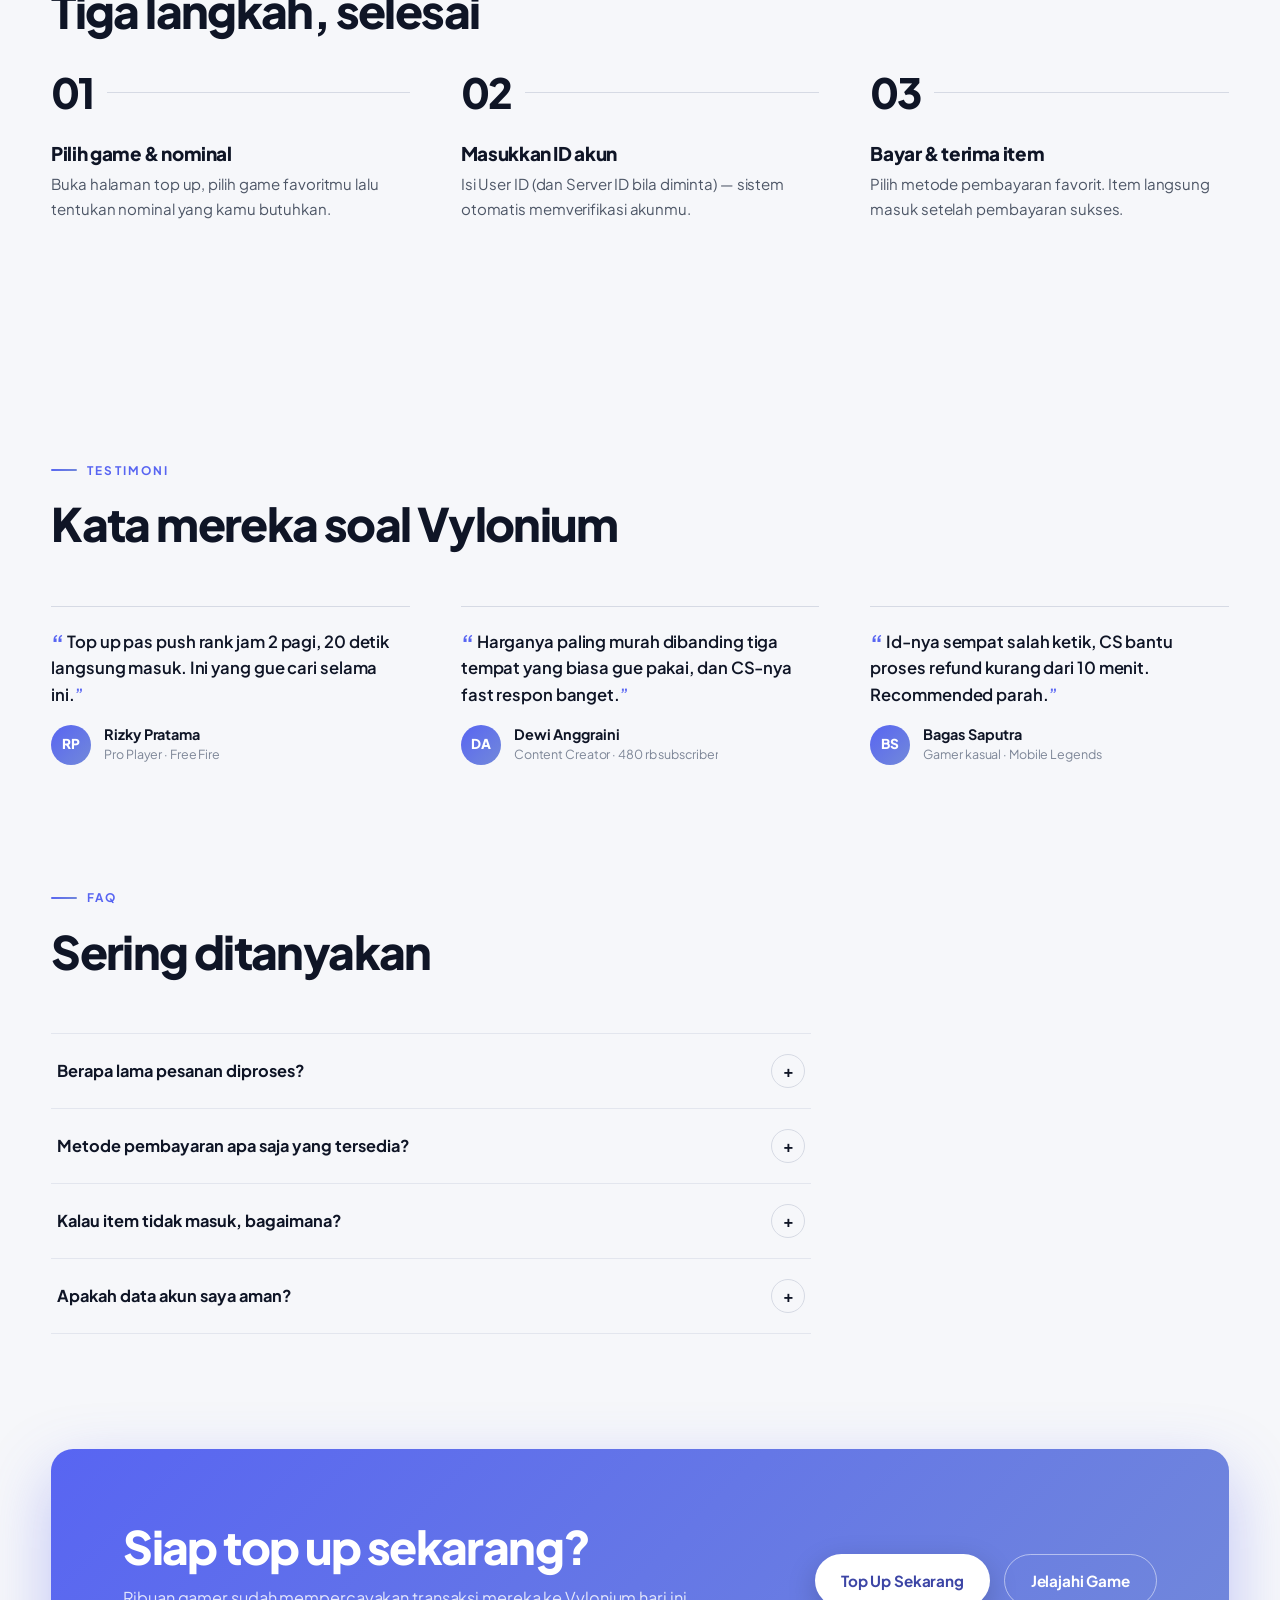
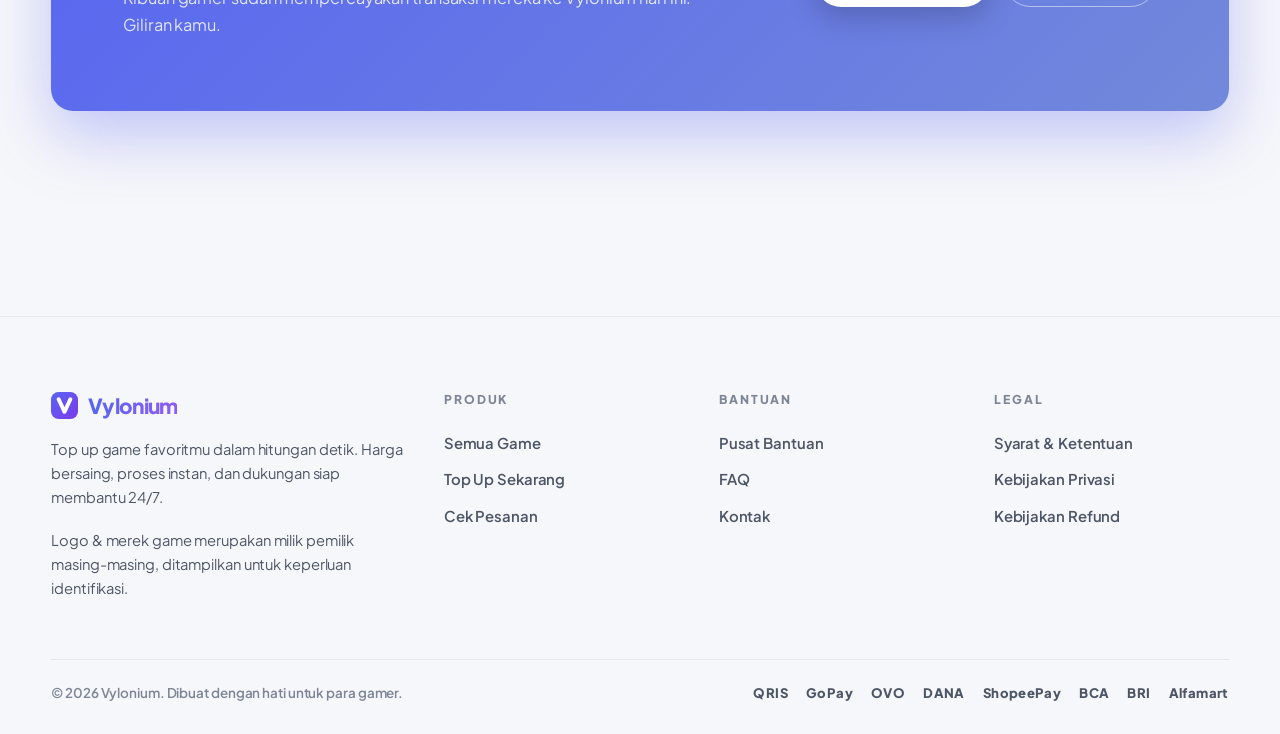
==== commit a5696b9c: "rebrand: Gasin -> Vylonium — logo V baru, wordmark gradient, font Plus Jakarta Sans, prefix pesanan " ====
--- a/index.html
+++ b/index.html
@@ -3,28 +3,31 @@
 <head>
   <meta charset="UTF-8">
   <meta name="viewport" content="width=device-width, initial-scale=1">
-  <title>Gasin — Top Up Game Instan, Aman & Termurah</title>
+  <title>Vylonium — Top Up Game Instan, Aman & Termurah</title>
   <meta name="description" content="Top up Mobile Legends, Free Fire, PUBG Mobile, Genshin Impact, dan banyak lagi. Proses instan, pembayaran lengkap, harga bersaing, dukungan 24/7.">
   <meta name="theme-color" content="#5865F2" media="(prefers-color-scheme: light)">
   <meta name="theme-color" content="#1e1f22" media="(prefers-color-scheme: dark)">
   <link rel="icon" type="image/svg+xml" href="assets/img/favicon.svg">
-  <link rel="canonical" href="https://muzawwied.github.io/gasin-topup/">
+  <link rel="canonical" href="https://muzawwied.github.io/vylonium-topup/">
   <meta property="og:type" content="website">
-  <meta property="og:title" content="Gasin — Top Up Game Instan, Aman & Termurah">
+  <meta property="og:title" content="Vylonium — Top Up Game Instan, Aman & Termurah">
   <meta property="og:description" content="Top up Mobile Legends, Free Fire, PUBG Mobile, Genshin Impact, dan banyak lagi. Proses instan, pembayaran lengkap, harga bersaing, dukungan 24/7.">
-  <meta property="og:url" content="https://muzawwied.github.io/gasin-topup/">
-  <meta property="og:image" content="https://muzawwied.github.io/gasin-topup/assets/img/logos/ml.png">
+  <meta property="og:url" content="https://muzawwied.github.io/vylonium-topup/">
+  <meta property="og:image" content="https://muzawwied.github.io/vylonium-topup/assets/img/logos/ml.png">
   <meta name="twitter:card" content="summary">
-  <script>(function(){try{var t=localStorage.getItem('gasin-theme');if(!t)t=matchMedia('(prefers-color-scheme: dark)').matches?'dark':'light';document.documentElement.setAttribute('data-theme',t);}catch(e){}})();</script>
+  <script>(function(){try{var t=localStorage.getItem('vylonium-theme');if(!t)t=matchMedia('(prefers-color-scheme: dark)').matches?'dark':'light';document.documentElement.setAttribute('data-theme',t);}catch(e){}})();</script>
+<link rel="preconnect" href="https://fonts.googleapis.com">
+  <link rel="preconnect" href="https://fonts.gstatic.com" crossorigin>
+  <link href="https://fonts.googleapis.com/css2?family=Plus+Jakarta+Sans:wght@500;700;800&display=swap" rel="stylesheet">
   <link rel="stylesheet" href="assets/css/style.css">
   <script type="application/ld+json">
-  {"@context":"https://schema.org","@type":"Organization","name":"Gasin","url":"https://muzawwied.github.io/gasin-topup/","description":"Layanan top up game instan"}
+  {"@context":"https://schema.org","@type":"Organization","name":"Vylonium","url":"https://muzawwied.github.io/vylonium-topup/","description":"Layanan top up game instan"}
   </script></head>
 <body class="no-js">
   <div id="preloader" aria-hidden="true">
     <div class="pre-logo">
-      <svg viewBox="0 0 32 32"><rect width="32" height="32" rx="8" fill="url(#lgx)"/><path d="M18 4 9 19h6l-2 9 10-15h-6z" fill="#fff"/></svg>
-      Gasin
+      <svg viewBox="0 0 32 32"><defs><linearGradient id="lgy" x1="0" y1="0" x2="1" y2="1"><stop offset="0" stop-color="#5865F2"/><stop offset="1" stop-color="#7C3AED"/></linearGradient></defs><rect width="32" height="32" rx="9" fill="url(#lgy)"/><path d="M9 8.5 16 23.5 23 8.5" fill="none" stroke="#fff" stroke-width="4.6" stroke-linecap="round" stroke-linejoin="round"/></svg>
+      Vylonium
     </div>
     <div class="pre-track"><div class="pre-bar"></div></div>
     <div class="pre-pct">0%</div>
@@ -32,9 +35,9 @@
   <div id="scrollProgress"></div>
   <header id="siteHead">
     <div class="nav container">
-      <a class="logo" href="index.html" aria-label="Gasin — kembali ke beranda">
-        <svg viewBox="0 0 32 32" aria-hidden="true"><defs><linearGradient id="lgx" x1="0" y1="0" x2="1" y2="1"><stop offset="0" stop-color="#5865F2"/><stop offset="1" stop-color="#7289DA"/></linearGradient></defs><rect width="32" height="32" rx="8" fill="url(#lgx)"/><path d="M18 4 9 19h6l-2 9 10-15h-6z" fill="#fff"/></svg>
-        <b>Gasin</b>
+      <a class="logo" href="index.html" aria-label="Vylonium — kembali ke beranda">
+        <svg viewBox="0 0 32 32" aria-hidden="true"><defs><linearGradient id="lgy" x1="0" y1="0" x2="1" y2="1"><stop offset="0" stop-color="#5865F2"/><stop offset="1" stop-color="#7C3AED"/></linearGradient></defs><rect width="32" height="32" rx="9" fill="url(#lgy)"/><path d="M9 8.5 16 23.5 23 8.5" fill="none" stroke="#fff" stroke-width="4.6" stroke-linecap="round" stroke-linejoin="round"/></svg>
+        <b class="brand">Vylonium</b>
       </a>
       <nav class="nav-links" aria-label="Navigasi utama">
           <a class="active" href="index.html">Beranda</a>
@@ -52,12 +55,12 @@
     </div>
   </header>
   <nav id="mobileMenu" aria-label="Menu mobile"><ul>
-          <li><a href="index.html">Beranda<span>Gasin</span></a></li>
-          <li><a href="games.html">Games<span>Gasin</span></a></li>
-          <li><a href="topup.html">Top Up<span>Gasin</span></a></li>
-          <li><a href="status.html">Status<span>Gasin</span></a></li>
-          <li><a href="bantuan.html">Bantuan<span>Gasin</span></a></li>
-          <li><a href="kontak.html">Kontak<span>Gasin</span></a></li>
+          <li><a href="index.html">Beranda<span>Vylonium</span></a></li>
+          <li><a href="games.html">Games<span>Vylonium</span></a></li>
+          <li><a href="topup.html">Top Up<span>Vylonium</span></a></li>
+          <li><a href="status.html">Status<span>Vylonium</span></a></li>
+          <li><a href="bantuan.html">Bantuan<span>Vylonium</span></a></li>
+          <li><a href="kontak.html">Kontak<span>Vylonium</span></a></li>
   </ul></nav>
   <main id="top">
 
@@ -67,7 +70,7 @@
         <div>
           <span class="kicker">Top Up Game #1 di Indonesia</span>
           <h1>Top up instan untuk<br><span class="grad-text" id="typed" data-words='["Mobile Legends","Free Fire","PUBG Mobile","Genshin Impact","Valorant"]'></span><span class="caret" aria-hidden="true"></span></h1>
-          <p class="lead">Gasinkan diamonds, UC, VP, dan semua kebutuhan game favoritmu. Cukup pilih game, isi ID, bayar — masuk otomatis dalam hitungan detik.</p>
+          <p class="lead">Isi diamonds, UC, VP, dan semua kebutuhan game favoritmu dalam sekejap. Cukup pilih game, isi ID, bayar — masuk otomatis dalam hitungan detik.</p>
           <div class="hero-actions">
             <a class="btn btn-primary" href="topup.html">Mulai Top Up</a>
             <a class="btn btn-ghost" href="games.html">Lihat Semua Game</a>
@@ -127,7 +130,7 @@
   <section class="sec">
     <div class="container">
       <div class="sec-head reveal">
-        <span class="kicker">Kenapa Gasin</span>
+        <span class="kicker">Kenapa Vylonium</span>
         <h2>Dibangun untuk gamer, oleh gamer</h2>
       </div>
       <div class="feat-grid">
@@ -173,7 +176,7 @@
     <div class="container">
       <div class="sec-head reveal">
         <span class="kicker">Testimoni</span>
-        <h2>Kata mereka soal Gasin</h2>
+        <h2>Kata mereka soal Vylonium</h2>
       </div>
       <div class="quotes">
         <blockquote class="quote reveal"><p>Top up pas push rank jam 2 pagi, 20 detik langsung masuk. Ini yang gue cari selama ini.</p><footer><span class="avatar">RP</span><div style="min-width:0"><b>Rizky Pratama</b><small>Pro Player · Free Fire</small></div></footer></blockquote>
@@ -202,8 +205,8 @@
     <div class="container">
       <div class="cta-band reveal">
         <div>
-          <h2>Siap gas top up sekarang?</h2>
-          <p>Ribuan gamer sudah mempercayakan transaksi mereka ke Gasin hari ini. Giliran kamu.</p>
+          <h2>Siap top up sekarang?</h2>
+          <p>Ribuan gamer sudah mempercayakan transaksi mereka ke Vylonium hari ini. Giliran kamu.</p>
         </div>
         <div style="display:flex;gap:14px;flex-wrap:wrap;justify-content:flex-end">
           <a class="btn" href="topup.html">Top Up Sekarang</a>
@@ -216,9 +219,9 @@
     <div class="container">
       <div class="foot-grid">
         <div class="foot-brand">
-          <a class="logo" href="index.html" aria-label="Gasin — kembali ke beranda">
-        <svg viewBox="0 0 32 32" aria-hidden="true"><defs><linearGradient id="lgx" x1="0" y1="0" x2="1" y2="1"><stop offset="0" stop-color="#5865F2"/><stop offset="1" stop-color="#7289DA"/></linearGradient></defs><rect width="32" height="32" rx="8" fill="url(#lgx)"/><path d="M18 4 9 19h6l-2 9 10-15h-6z" fill="#fff"/></svg>
-        <b>Gasin</b>
+          <a class="logo" href="index.html" aria-label="Vylonium — kembali ke beranda">
+        <svg viewBox="0 0 32 32" aria-hidden="true"><defs><linearGradient id="lgy" x1="0" y1="0" x2="1" y2="1"><stop offset="0" stop-color="#5865F2"/><stop offset="1" stop-color="#7C3AED"/></linearGradient></defs><rect width="32" height="32" rx="9" fill="url(#lgy)"/><path d="M9 8.5 16 23.5 23 8.5" fill="none" stroke="#fff" stroke-width="4.6" stroke-linecap="round" stroke-linejoin="round"/></svg>
+        <b class="brand">Vylonium</b>
       </a>
           <p>Top up game favoritmu dalam hitungan detik. Harga bersaing, proses instan, dan dukungan siap membantu 24/7.</p>
           <p class="mini soft">Logo &amp; merek game merupakan milik pemilik masing-masing, ditampilkan untuk keperluan identifikasi.</p>
@@ -244,7 +247,7 @@
       </div>
       <div class="foot-bottom">
         <div class="row">
-          <span>© <span id="year">2026</span> Gasin. Dibuat dengan hati untuk para gamer.</span>
+          <span>© <span id="year">2026</span> Vylonium. Dibuat dengan hati untuk para gamer.</span>
           <div class="pay-strip" aria-label="Metode pembayaran">
             <span>QRIS</span><span>GoPay</span><span>OVO</span><span>DANA</span><span>ShopeePay</span><span>BCA</span><span>BRI</span><span>Alfamart</span>
           </div>
--- a/assets/css/style.css
+++ b/assets/css/style.css
@@ -1,11 +1,10 @@
 /* ============================================================
-   Gasin — Top Up Game Instan · Desain sistem
+   Vylonium — Top Up Game Instan · Desain sistem
    Vanilla CSS · zero dependency · tema terang/gelap
    ============================================================ */
 
---tile:#f6f7fa;
-
 :root{
+  --tile:#f6f7fa;
   --bg:#f6f7fa;
   --surface:#ffffff;
   --surface-2:#eef0f5;
@@ -29,7 +28,7 @@
   --radius:14px;
   --radius-lg:22px;
   --container:1180px;
-  --head-font:"Segoe UI",system-ui,-apple-system,BlinkMacSystemFont,Roboto,"Helvetica Neue",Arial,sans-serif;
+  --head-font:"Plus Jakarta Sans",system-ui,-apple-system,BlinkMacSystemFont,Roboto,"Segoe UI",Arial,sans-serif;
   --ease:cubic-bezier(.22,.9,.3,1);
 }
 
@@ -140,7 +139,12 @@
 .nav{display:flex;align-items:center;gap:28px;height:74px;min-width:0}
 .logo{display:inline-flex;align-items:center;gap:10px;font-weight:800;font-size:1.3rem;letter-spacing:-.035em;flex-shrink:0}
 .logo svg{width:27px;height:27px;flex-shrink:0}
-.logo b{font-weight:800}
+ .logo b{font-weight:800}
+.brand{
+  font-weight:800;letter-spacing:-.035em;
+  background:linear-gradient(120deg,#5865F2 15%,#8B5CF6 85%);
+  -webkit-background-clip:text;background-clip:text;color:transparent;
+}
 .nav-links{display:flex;align-items:center;gap:30px;margin-inline:auto;min-width:0}
 .nav-links a{font-size:.93rem;font-weight:600;color:var(--muted);position:relative;padding:6px 2px;white-space:nowrap;transition:color .25s}
 .nav-links a::after{content:"";position:absolute;left:0;bottom:0;height:2px;width:0;background:var(--grad);border-radius:2px;transition:width .3s var(--ease)}
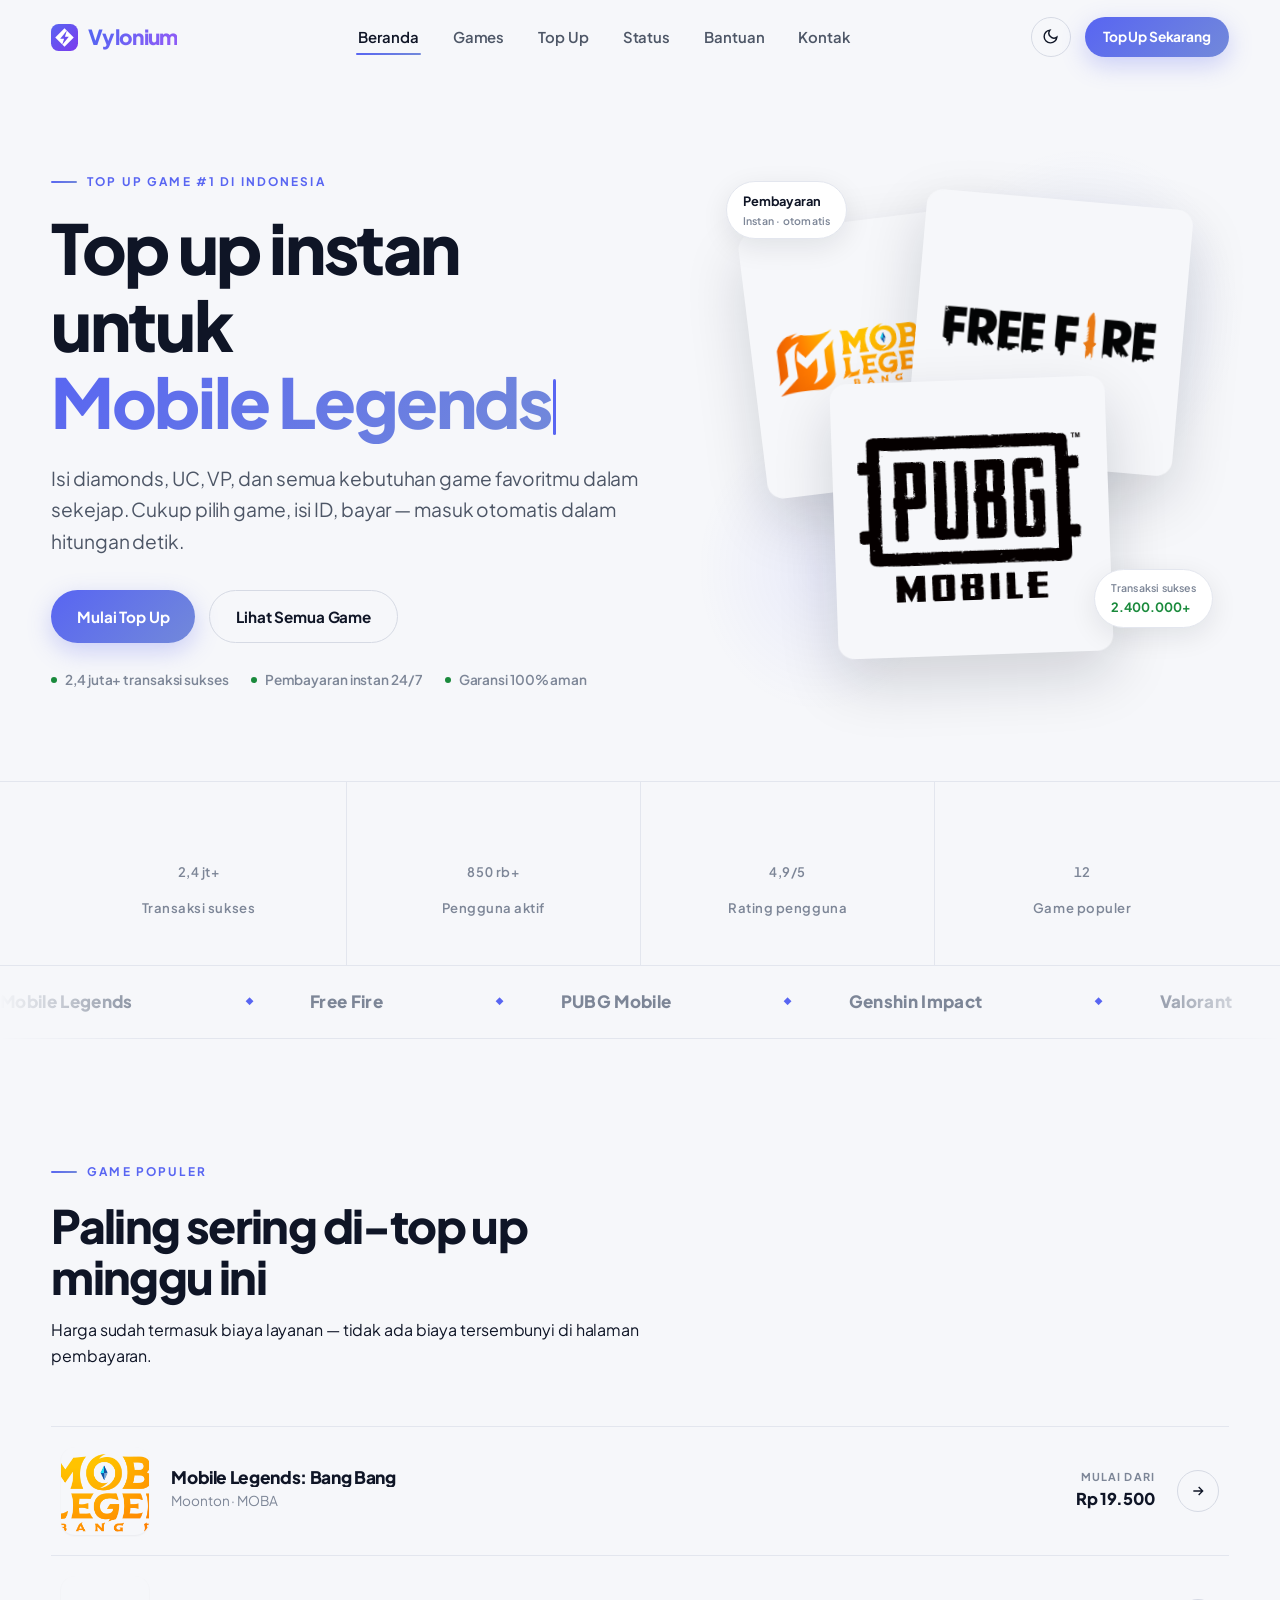
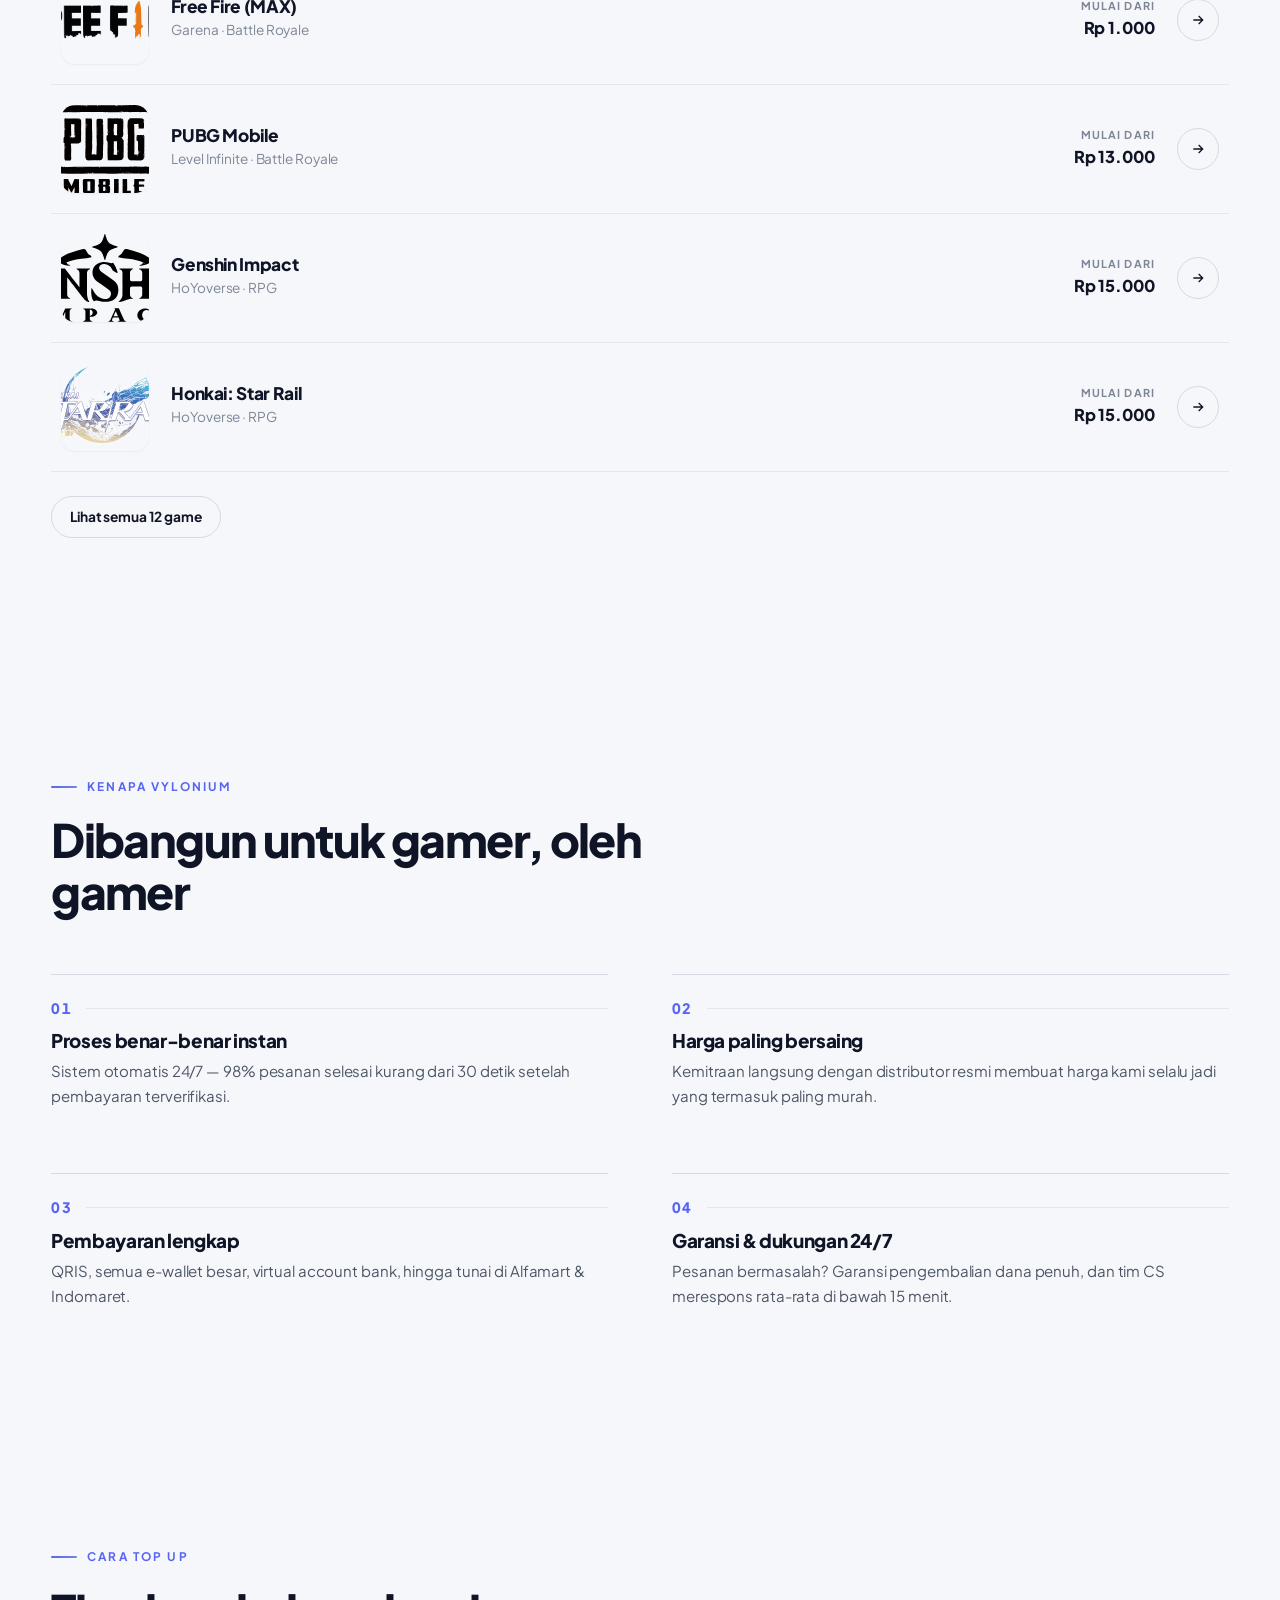
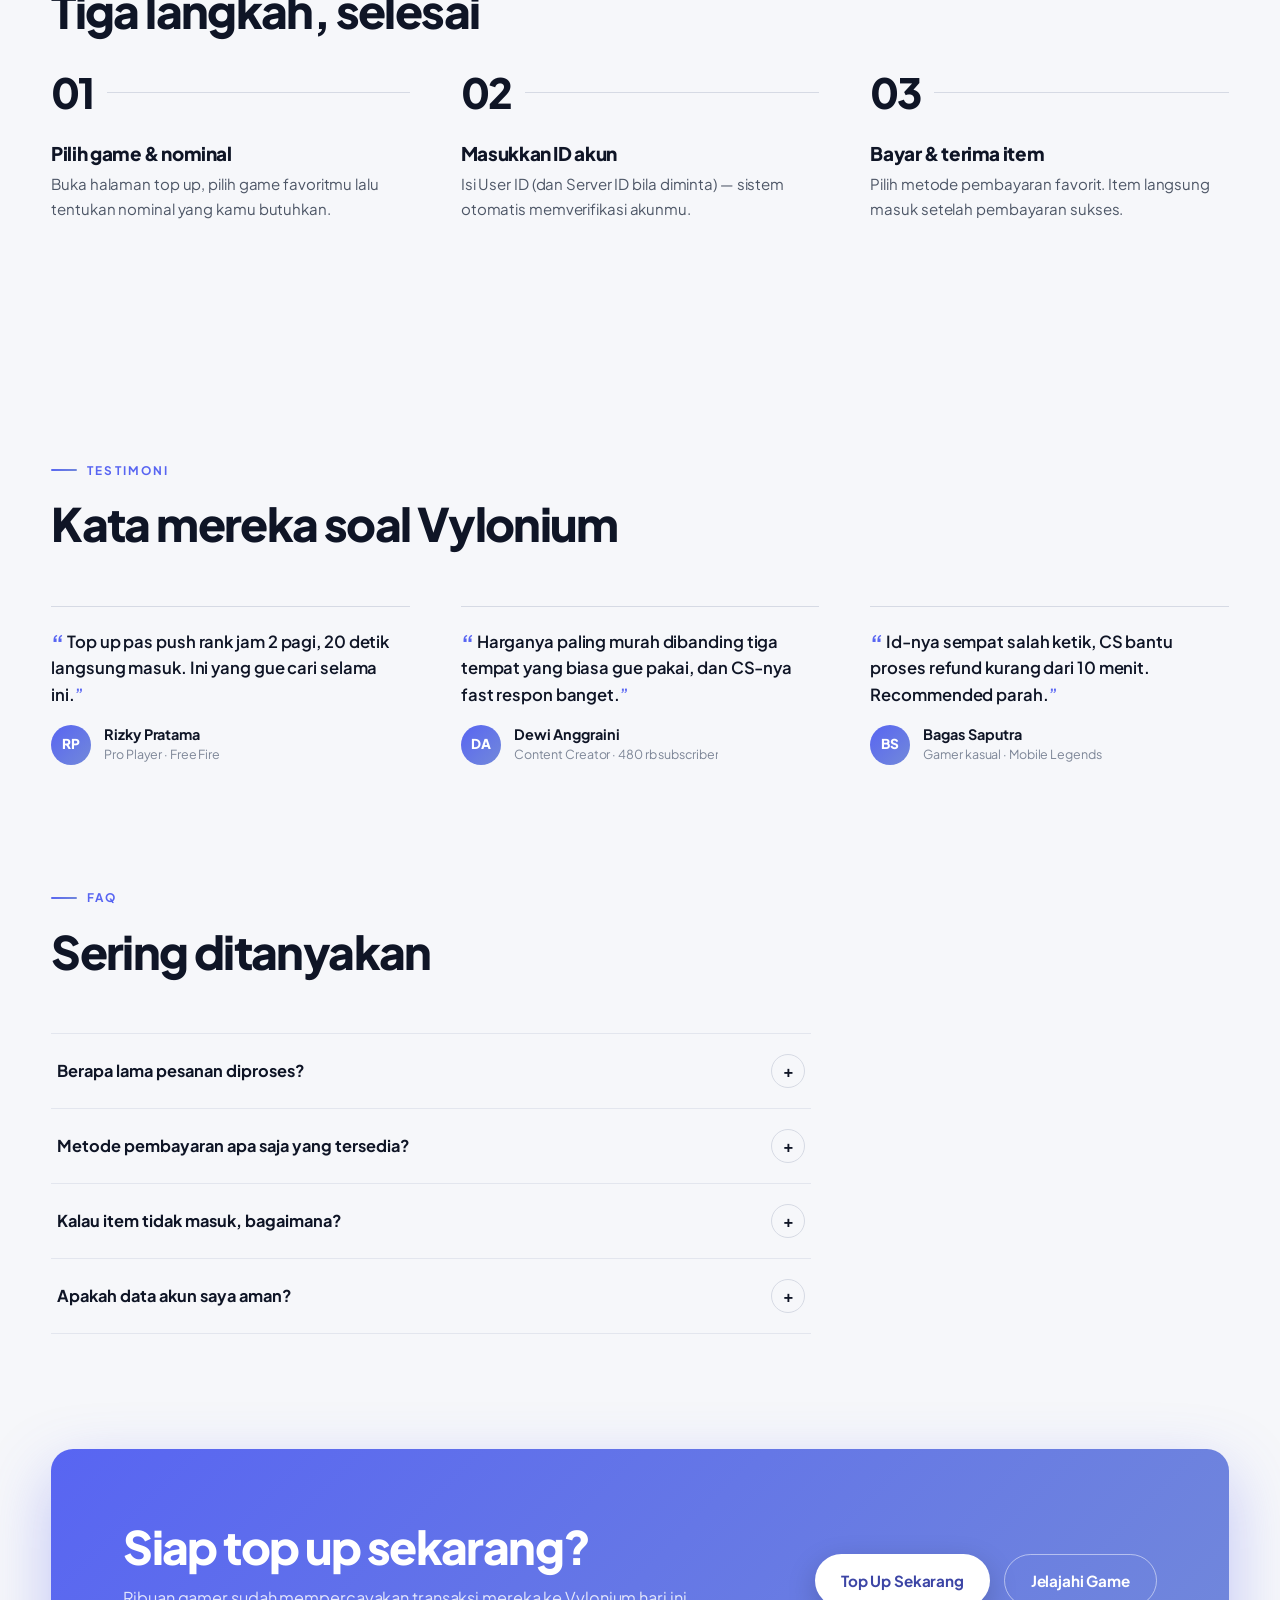
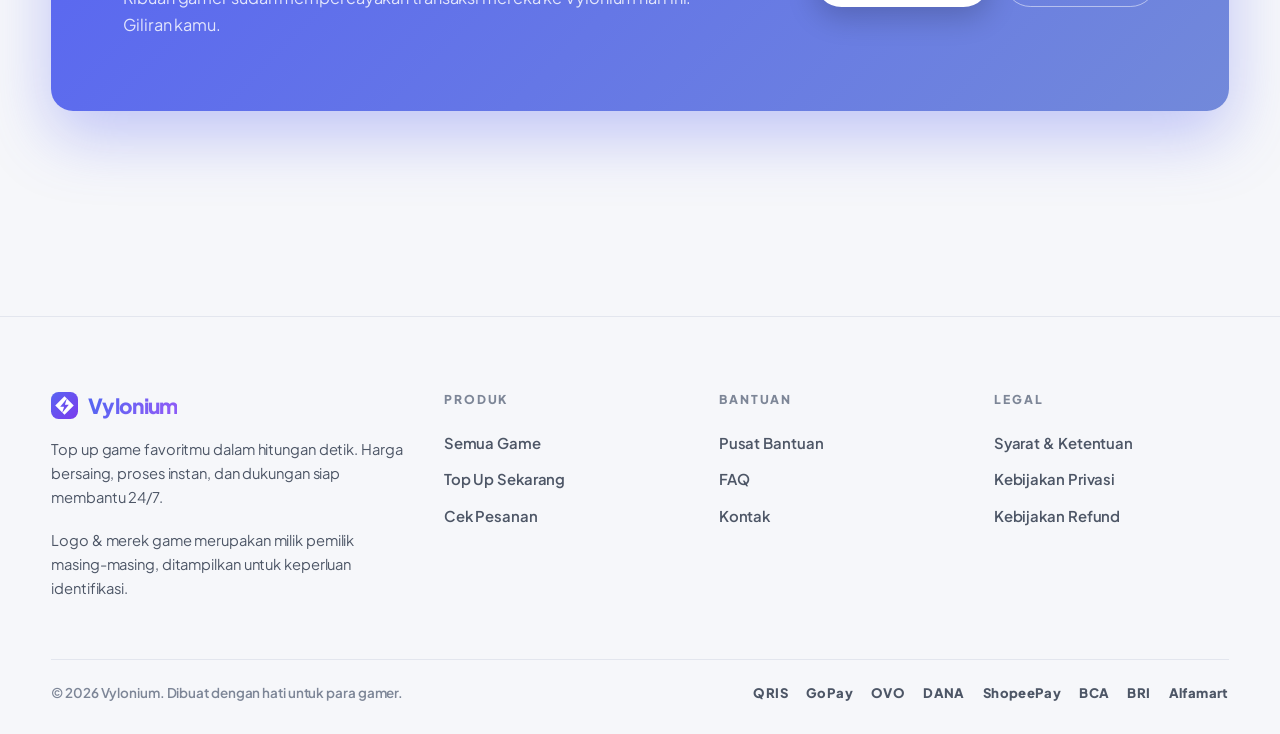
==== commit 70fa5073: "fix: nav-right gak nge-pojok di mobile + logo baru ikon berlian+petir (abstrak)" ====
--- a/index.html
+++ b/index.html
@@ -26,7 +26,7 @@
 <body class="no-js">
   <div id="preloader" aria-hidden="true">
     <div class="pre-logo">
-      <svg viewBox="0 0 32 32"><defs><linearGradient id="lgy" x1="0" y1="0" x2="1" y2="1"><stop offset="0" stop-color="#5865F2"/><stop offset="1" stop-color="#7C3AED"/></linearGradient></defs><rect width="32" height="32" rx="9" fill="url(#lgy)"/><path d="M9 8.5 16 23.5 23 8.5" fill="none" stroke="#fff" stroke-width="4.6" stroke-linecap="round" stroke-linejoin="round"/></svg>
+      <svg viewBox="0 0 32 32"><defs><linearGradient id="lgy" x1="0" y1="0" x2="1" y2="1"><stop offset="0" stop-color="#5865F2"/><stop offset="1" stop-color="#7C3AED"/></linearGradient></defs><rect width="32" height="32" rx="9" fill="url(#lgy)"/><path d="M16 5 27 16 16 27 5 16Z" fill="#fff"/><path d="M18.8 7.8 10.9 17.4h4.6l-2.3 7.4 7.9-9.6h-4.6z" fill="url(#lgy)"/></svg>
       Vylonium
     </div>
     <div class="pre-track"><div class="pre-bar"></div></div>
@@ -36,7 +36,7 @@
   <header id="siteHead">
     <div class="nav container">
       <a class="logo" href="index.html" aria-label="Vylonium — kembali ke beranda">
-        <svg viewBox="0 0 32 32" aria-hidden="true"><defs><linearGradient id="lgy" x1="0" y1="0" x2="1" y2="1"><stop offset="0" stop-color="#5865F2"/><stop offset="1" stop-color="#7C3AED"/></linearGradient></defs><rect width="32" height="32" rx="9" fill="url(#lgy)"/><path d="M9 8.5 16 23.5 23 8.5" fill="none" stroke="#fff" stroke-width="4.6" stroke-linecap="round" stroke-linejoin="round"/></svg>
+        <svg viewBox="0 0 32 32" aria-hidden="true"><defs><linearGradient id="lgy" x1="0" y1="0" x2="1" y2="1"><stop offset="0" stop-color="#5865F2"/><stop offset="1" stop-color="#7C3AED"/></linearGradient></defs><rect width="32" height="32" rx="9" fill="url(#lgy)"/><path d="M16 5 27 16 16 27 5 16Z" fill="#fff"/><path d="M18.8 7.8 10.9 17.4h4.6l-2.3 7.4 7.9-9.6h-4.6z" fill="url(#lgy)"/></svg>
         <b class="brand">Vylonium</b>
       </a>
       <nav class="nav-links" aria-label="Navigasi utama">
@@ -220,7 +220,7 @@
       <div class="foot-grid">
         <div class="foot-brand">
           <a class="logo" href="index.html" aria-label="Vylonium — kembali ke beranda">
-        <svg viewBox="0 0 32 32" aria-hidden="true"><defs><linearGradient id="lgy" x1="0" y1="0" x2="1" y2="1"><stop offset="0" stop-color="#5865F2"/><stop offset="1" stop-color="#7C3AED"/></linearGradient></defs><rect width="32" height="32" rx="9" fill="url(#lgy)"/><path d="M9 8.5 16 23.5 23 8.5" fill="none" stroke="#fff" stroke-width="4.6" stroke-linecap="round" stroke-linejoin="round"/></svg>
+        <svg viewBox="0 0 32 32" aria-hidden="true"><defs><linearGradient id="lgy" x1="0" y1="0" x2="1" y2="1"><stop offset="0" stop-color="#5865F2"/><stop offset="1" stop-color="#7C3AED"/></linearGradient></defs><rect width="32" height="32" rx="9" fill="url(#lgy)"/><path d="M16 5 27 16 16 27 5 16Z" fill="#fff"/><path d="M18.8 7.8 10.9 17.4h4.6l-2.3 7.4 7.9-9.6h-4.6z" fill="url(#lgy)"/></svg>
         <b class="brand">Vylonium</b>
       </a>
           <p>Top up game favoritmu dalam hitungan detik. Harga bersaing, proses instan, dan dukungan siap membantu 24/7.</p>
--- a/assets/css/style.css
+++ b/assets/css/style.css
@@ -178,6 +178,8 @@
 #mobileMenu a{padding:13px 4px;font-weight:700;font-size:1.02rem;border-bottom:1px solid var(--line);display:flex;justify-content:space-between;align-items:center;min-width:0}
 #mobileMenu a span{color:var(--soft);font-weight:600;font-size:.82rem;flex-shrink:0;margin-left:12px}
 @media(max-width:900px){
+  .nav{justify-content:space-between;gap:12px}
+  .nav-right{gap:10px}
   .nav-links,.nav-cta{display:none}
   .burger{display:flex}
 }
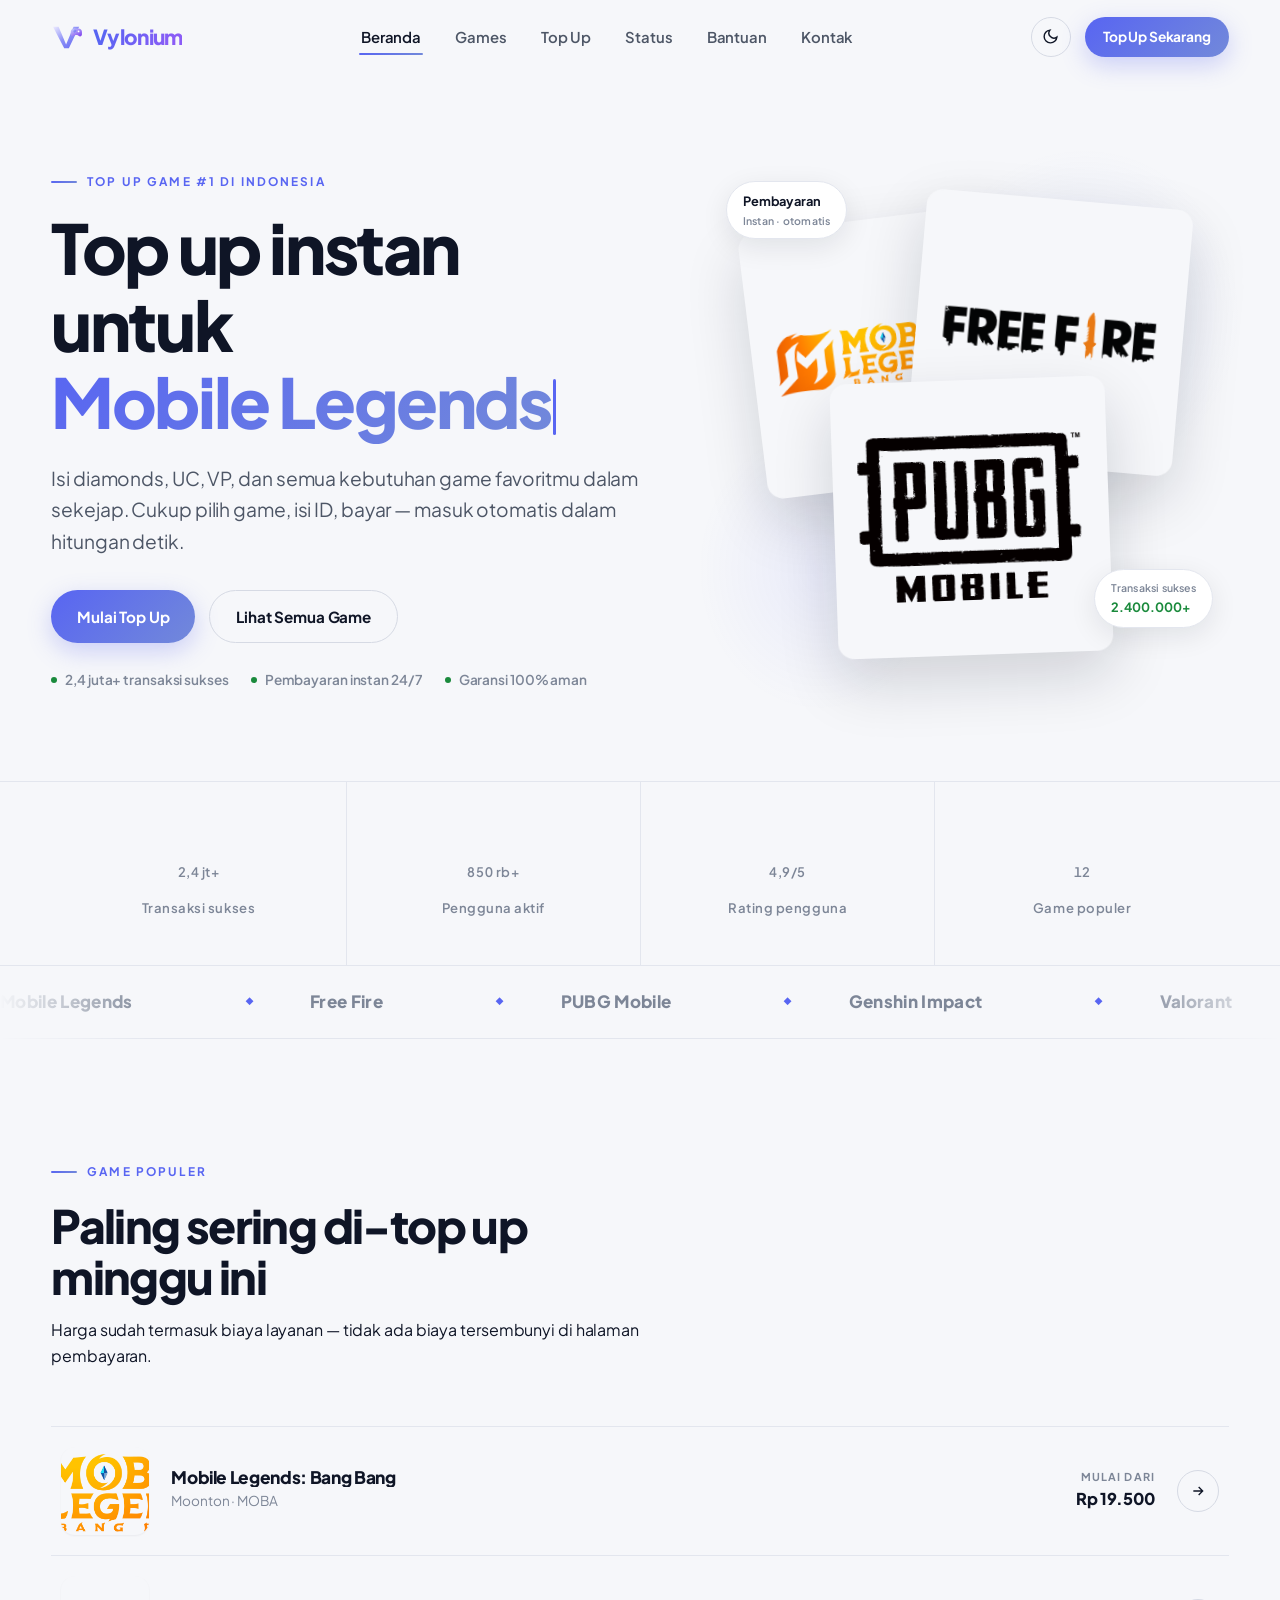
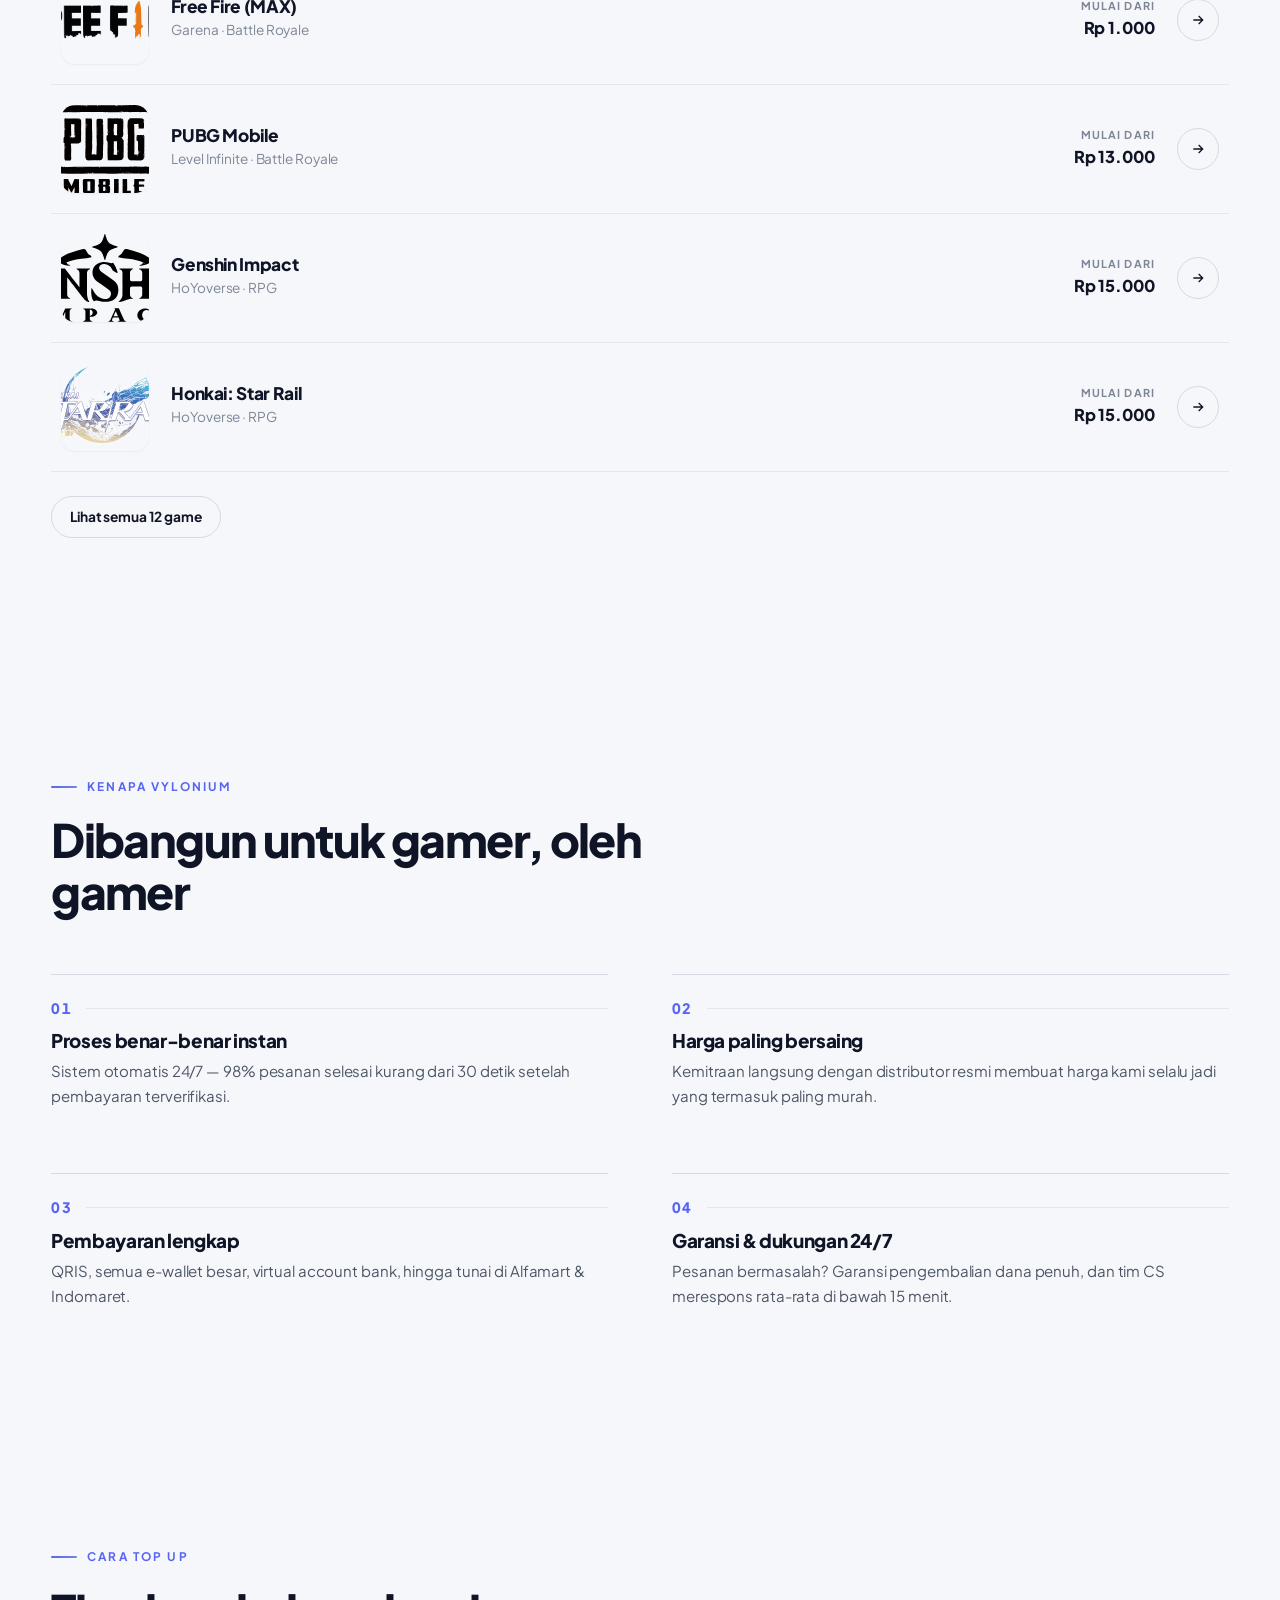
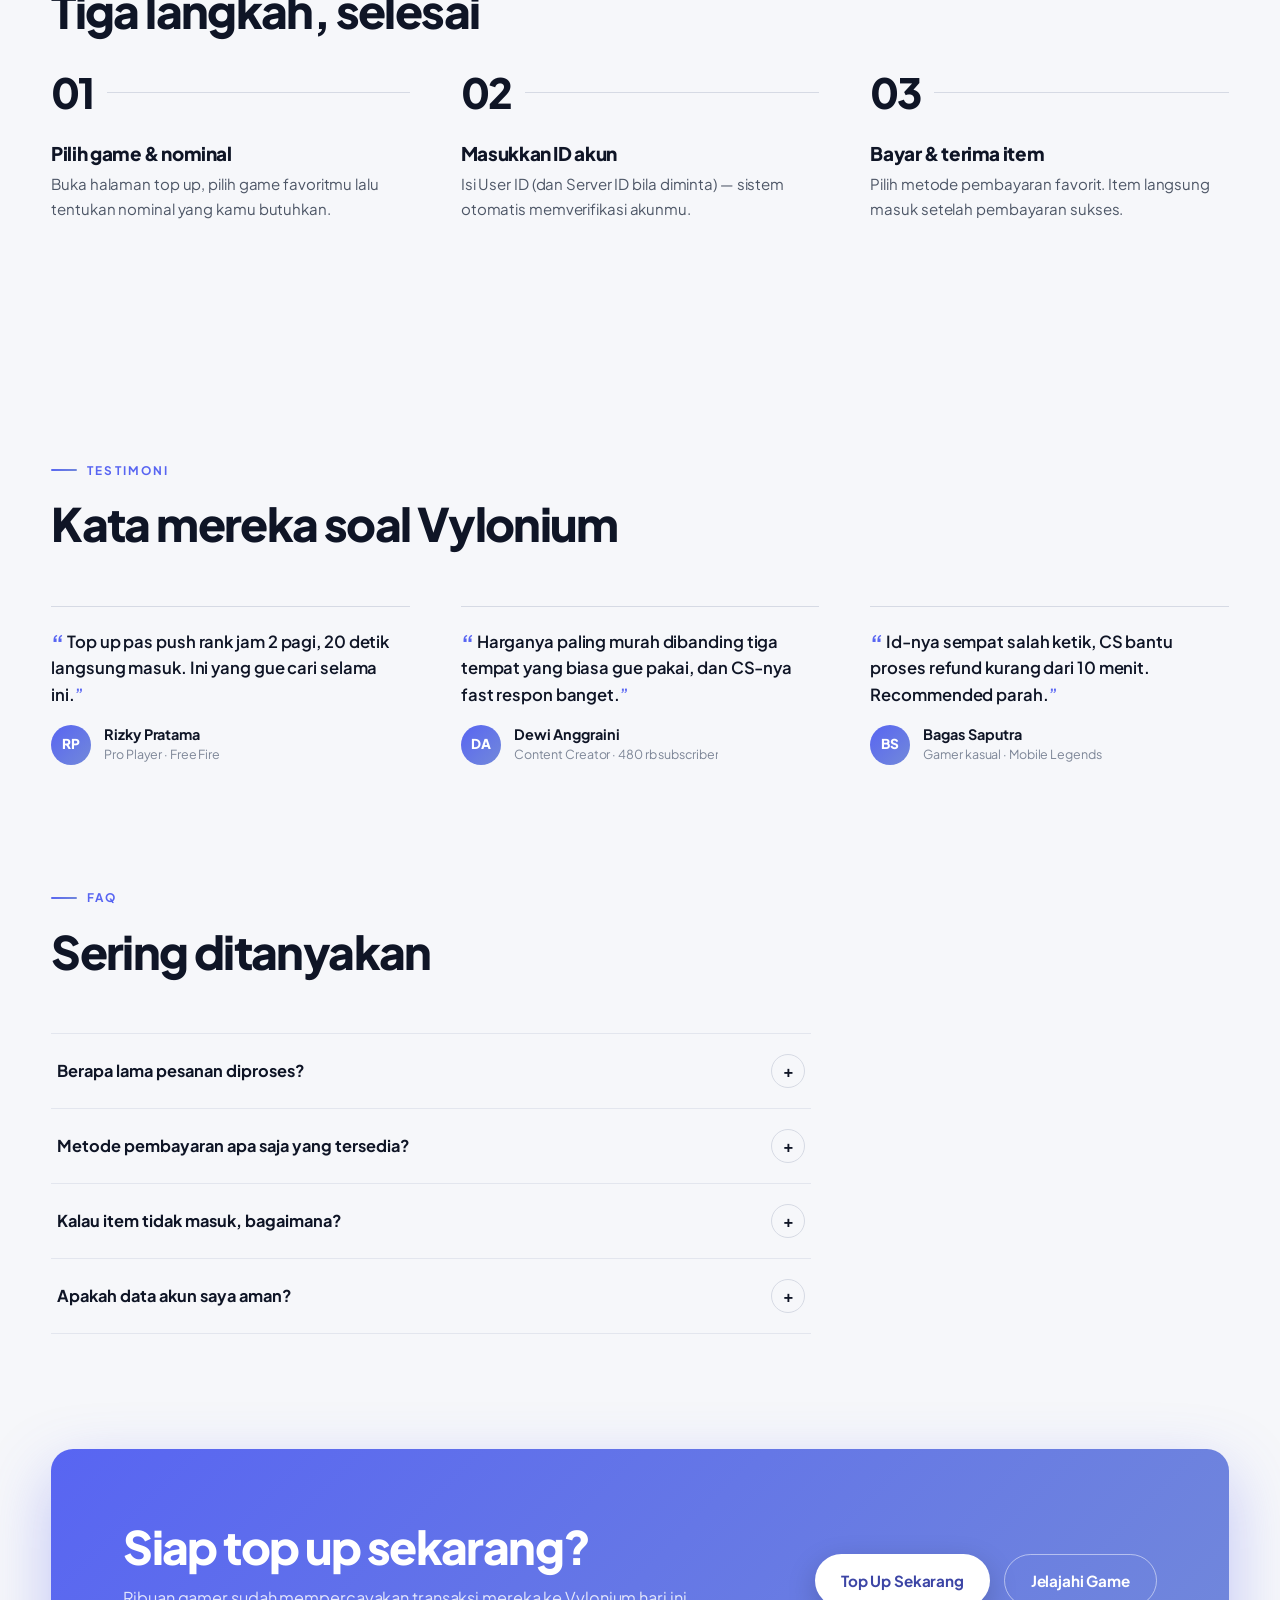
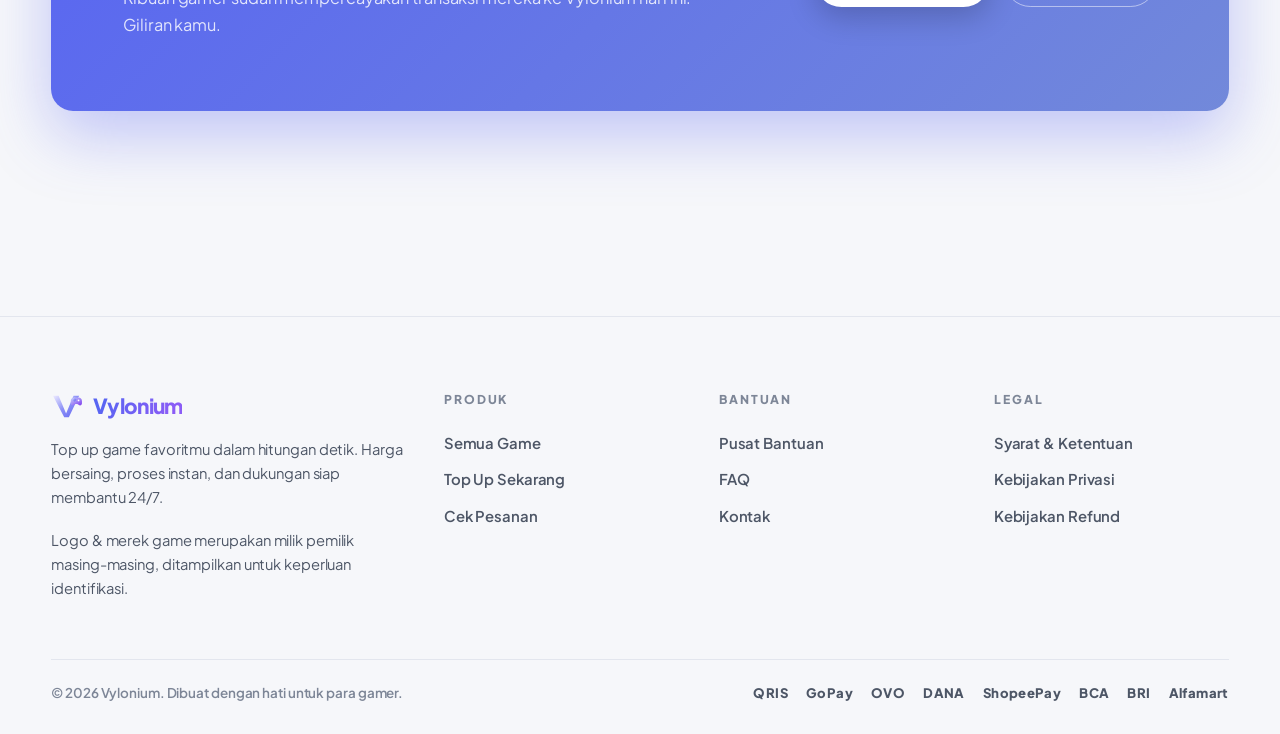
==== commit 1d63df75: "logo: hapus card kotak, jadi ikon V+gamepad+diamond langsung nempel background" ====
--- a/index.html
+++ b/index.html
@@ -26,7 +26,7 @@
 <body class="no-js">
   <div id="preloader" aria-hidden="true">
     <div class="pre-logo">
-      <svg viewBox="0 0 32 32"><defs><linearGradient id="lgy" x1="0" y1="0" x2="1" y2="1"><stop offset="0" stop-color="#5865F2"/><stop offset="1" stop-color="#7C3AED"/></linearGradient></defs><rect width="32" height="32" rx="9" fill="url(#lgy)"/><path d="M16 5 27 16 16 27 5 16Z" fill="#fff"/><path d="M18.8 7.8 10.9 17.4h4.6l-2.3 7.4 7.9-9.6h-4.6z" fill="url(#lgy)"/></svg>
+      <svg viewBox="0 0 34 30"><defs><linearGradient id="vg" x1="0" y1="0" x2="1" y2="1"><stop offset="0" stop-color="#EDEBFF"/><stop offset="0.5" stop-color="#8B8FF7"/><stop offset="1" stop-color="#6366F1"/></linearGradient><linearGradient id="gg" x1="0" y1="0" x2="1" y2="1"><stop offset="0" stop-color="#C7D2FE"/><stop offset="1" stop-color="#7C3AED"/></linearGradient></defs><path d="M2 4 L8 4 L16 23 L24 4 L30 4 L19 27 L14 27 Z" fill="url(#vg)"/><g transform="translate(19,6)"><path d="M2 3.6c0-2 1.6-3.6 3.6-3.6h4.8c2 0 3.6 1.6 3.6 3.6v2.8c0 1.7-1.9 2.6-3.3 1.6l-1.1-.8a3 3 0 0 0-1.7-.5H8.1a3 3 0 0 0-1.7.5l-1.1.8C3.9 9 2 8.1 2 6.4Z" fill="url(#gg)"/><circle cx="10.4" cy="3" r="0.95" fill="#fff"/><path d="M6 0 8.2 2.2 6 4.4 3.8 2.2Z" fill="url(#vg)"/></g></svg>
       Vylonium
     </div>
     <div class="pre-track"><div class="pre-bar"></div></div>
@@ -36,7 +36,7 @@
   <header id="siteHead">
     <div class="nav container">
       <a class="logo" href="index.html" aria-label="Vylonium — kembali ke beranda">
-        <svg viewBox="0 0 32 32" aria-hidden="true"><defs><linearGradient id="lgy" x1="0" y1="0" x2="1" y2="1"><stop offset="0" stop-color="#5865F2"/><stop offset="1" stop-color="#7C3AED"/></linearGradient></defs><rect width="32" height="32" rx="9" fill="url(#lgy)"/><path d="M16 5 27 16 16 27 5 16Z" fill="#fff"/><path d="M18.8 7.8 10.9 17.4h4.6l-2.3 7.4 7.9-9.6h-4.6z" fill="url(#lgy)"/></svg>
+        <svg viewBox="0 0 34 30" aria-hidden="true"><defs><linearGradient id="vg" x1="0" y1="0" x2="1" y2="1"><stop offset="0" stop-color="#EDEBFF"/><stop offset="0.5" stop-color="#8B8FF7"/><stop offset="1" stop-color="#6366F1"/></linearGradient><linearGradient id="gg" x1="0" y1="0" x2="1" y2="1"><stop offset="0" stop-color="#C7D2FE"/><stop offset="1" stop-color="#7C3AED"/></linearGradient></defs><path d="M2 4 L8 4 L16 23 L24 4 L30 4 L19 27 L14 27 Z" fill="url(#vg)"/><g transform="translate(19,6)"><path d="M2 3.6c0-2 1.6-3.6 3.6-3.6h4.8c2 0 3.6 1.6 3.6 3.6v2.8c0 1.7-1.9 2.6-3.3 1.6l-1.1-.8a3 3 0 0 0-1.7-.5H8.1a3 3 0 0 0-1.7.5l-1.1.8C3.9 9 2 8.1 2 6.4Z" fill="url(#gg)"/><circle cx="10.4" cy="3" r="0.95" fill="#fff"/><path d="M6 0 8.2 2.2 6 4.4 3.8 2.2Z" fill="url(#vg)"/></g></svg>
         <b class="brand">Vylonium</b>
       </a>
       <nav class="nav-links" aria-label="Navigasi utama">
@@ -220,7 +220,7 @@
       <div class="foot-grid">
         <div class="foot-brand">
           <a class="logo" href="index.html" aria-label="Vylonium — kembali ke beranda">
-        <svg viewBox="0 0 32 32" aria-hidden="true"><defs><linearGradient id="lgy" x1="0" y1="0" x2="1" y2="1"><stop offset="0" stop-color="#5865F2"/><stop offset="1" stop-color="#7C3AED"/></linearGradient></defs><rect width="32" height="32" rx="9" fill="url(#lgy)"/><path d="M16 5 27 16 16 27 5 16Z" fill="#fff"/><path d="M18.8 7.8 10.9 17.4h4.6l-2.3 7.4 7.9-9.6h-4.6z" fill="url(#lgy)"/></svg>
+        <svg viewBox="0 0 34 30" aria-hidden="true"><defs><linearGradient id="vg" x1="0" y1="0" x2="1" y2="1"><stop offset="0" stop-color="#EDEBFF"/><stop offset="0.5" stop-color="#8B8FF7"/><stop offset="1" stop-color="#6366F1"/></linearGradient><linearGradient id="gg" x1="0" y1="0" x2="1" y2="1"><stop offset="0" stop-color="#C7D2FE"/><stop offset="1" stop-color="#7C3AED"/></linearGradient></defs><path d="M2 4 L8 4 L16 23 L24 4 L30 4 L19 27 L14 27 Z" fill="url(#vg)"/><g transform="translate(19,6)"><path d="M2 3.6c0-2 1.6-3.6 3.6-3.6h4.8c2 0 3.6 1.6 3.6 3.6v2.8c0 1.7-1.9 2.6-3.3 1.6l-1.1-.8a3 3 0 0 0-1.7-.5H8.1a3 3 0 0 0-1.7.5l-1.1.8C3.9 9 2 8.1 2 6.4Z" fill="url(#gg)"/><circle cx="10.4" cy="3" r="0.95" fill="#fff"/><path d="M6 0 8.2 2.2 6 4.4 3.8 2.2Z" fill="url(#vg)"/></g></svg>
         <b class="brand">Vylonium</b>
       </a>
           <p>Top up game favoritmu dalam hitungan detik. Harga bersaing, proses instan, dan dukungan siap membantu 24/7.</p>
--- a/assets/css/style.css
+++ b/assets/css/style.css
@@ -138,7 +138,7 @@
 }
 .nav{display:flex;align-items:center;gap:28px;height:74px;min-width:0}
 .logo{display:inline-flex;align-items:center;gap:10px;font-weight:800;font-size:1.3rem;letter-spacing:-.035em;flex-shrink:0}
-.logo svg{width:27px;height:27px;flex-shrink:0}
+.logo svg{width:32px;height:28px;flex-shrink:0}
  .logo b{font-weight:800}
 .brand{
   font-weight:800;letter-spacing:-.035em;
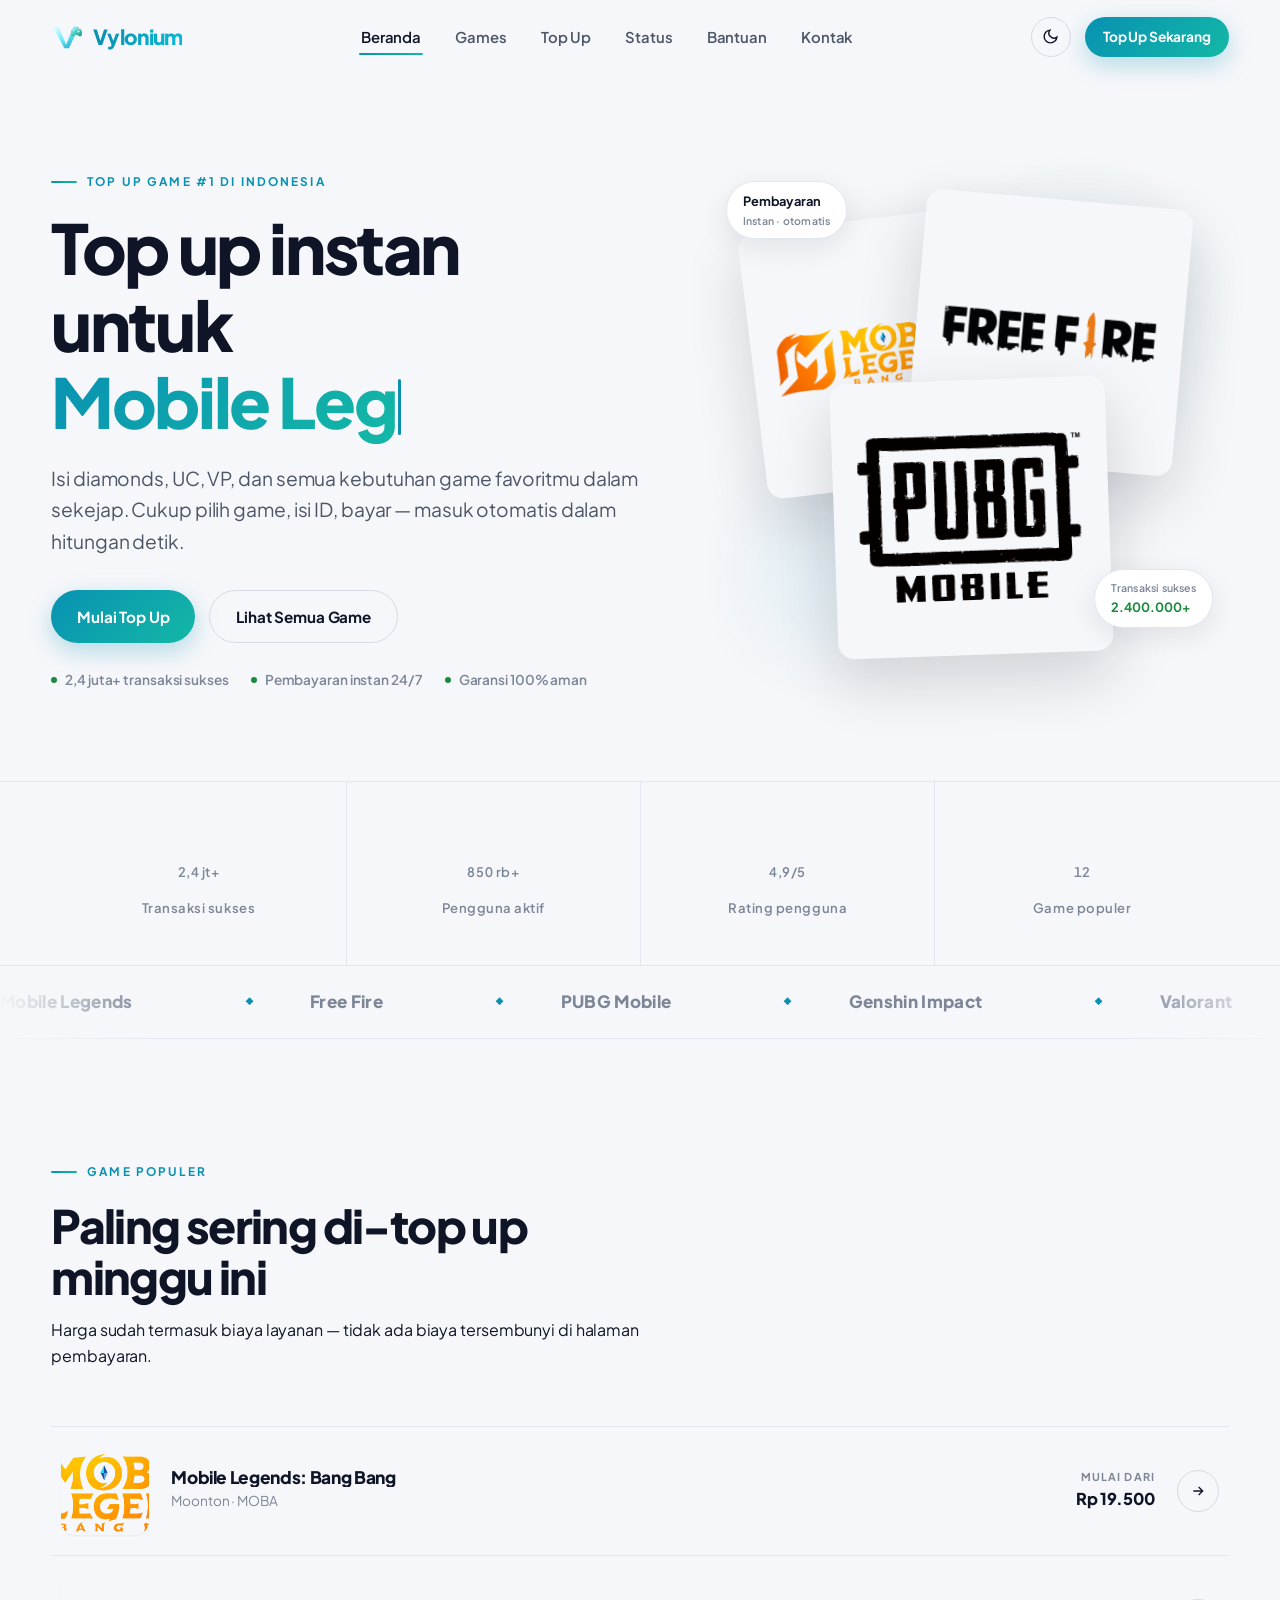
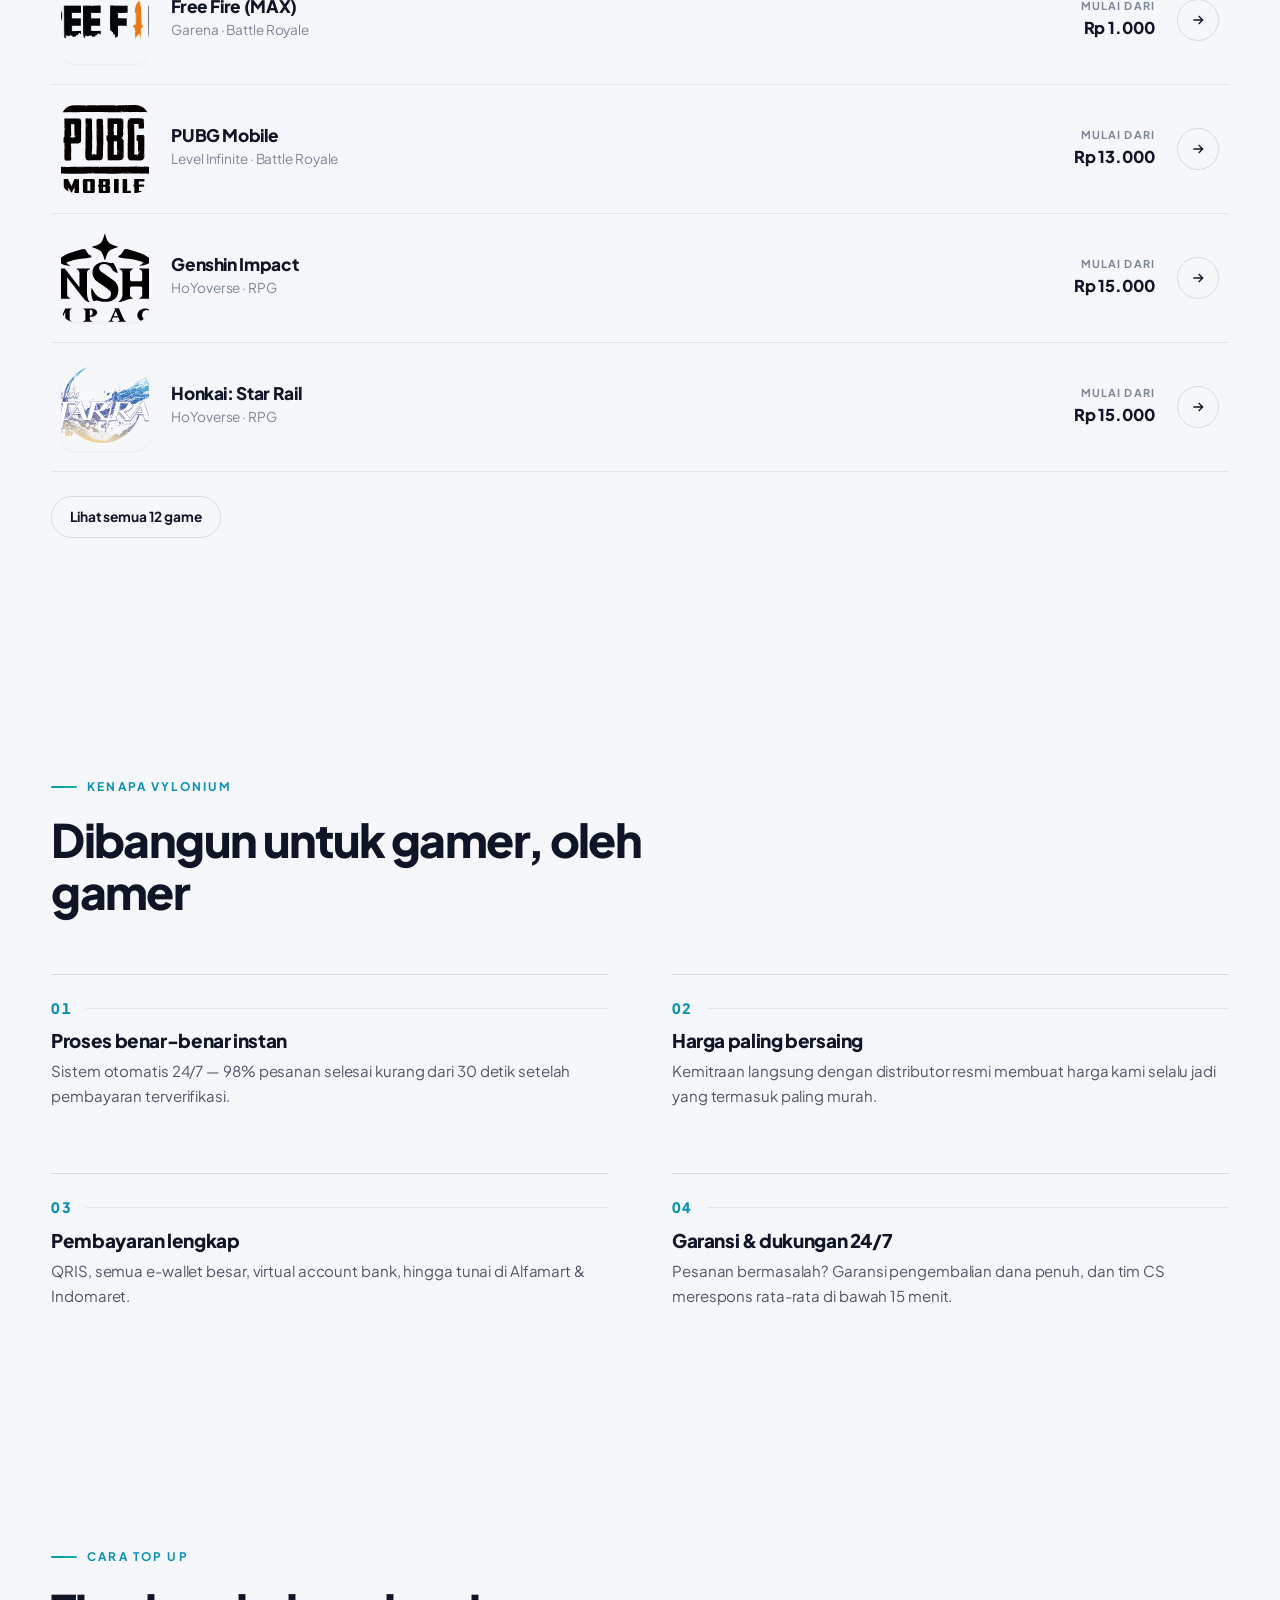
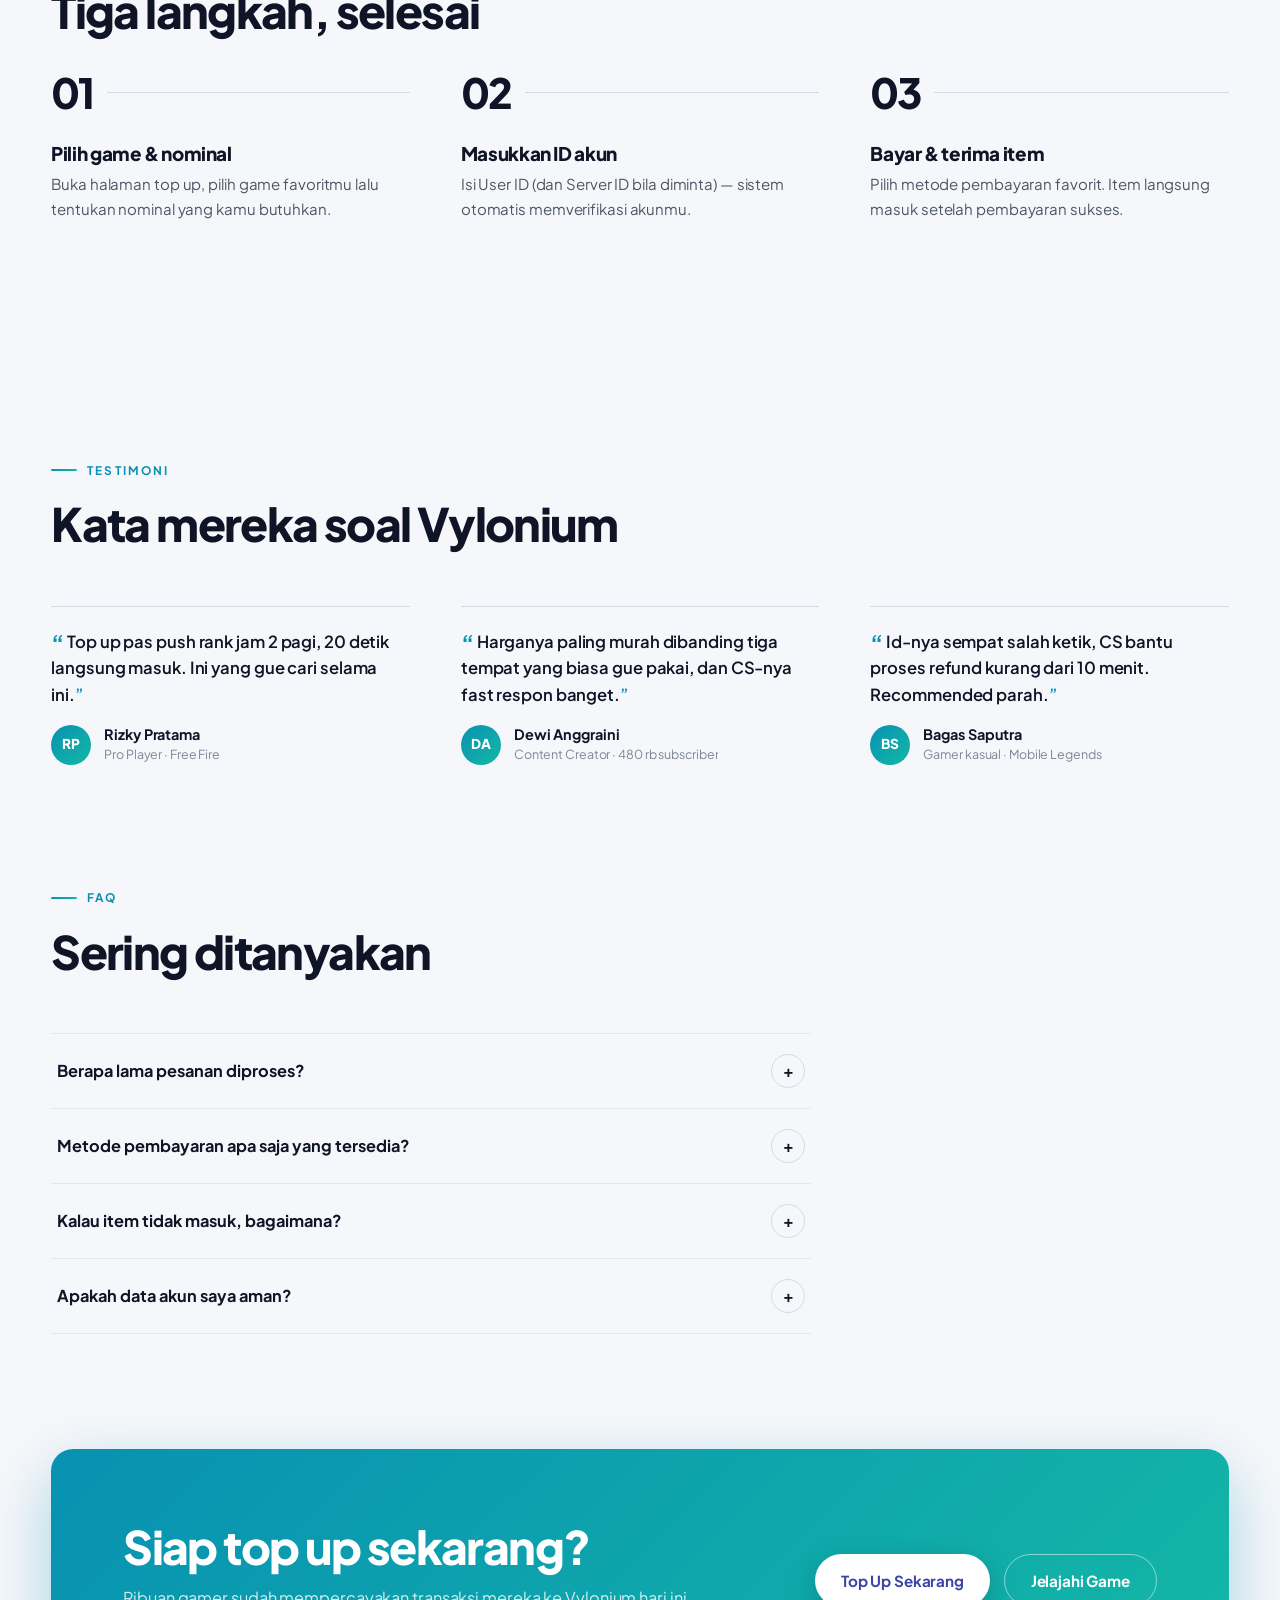
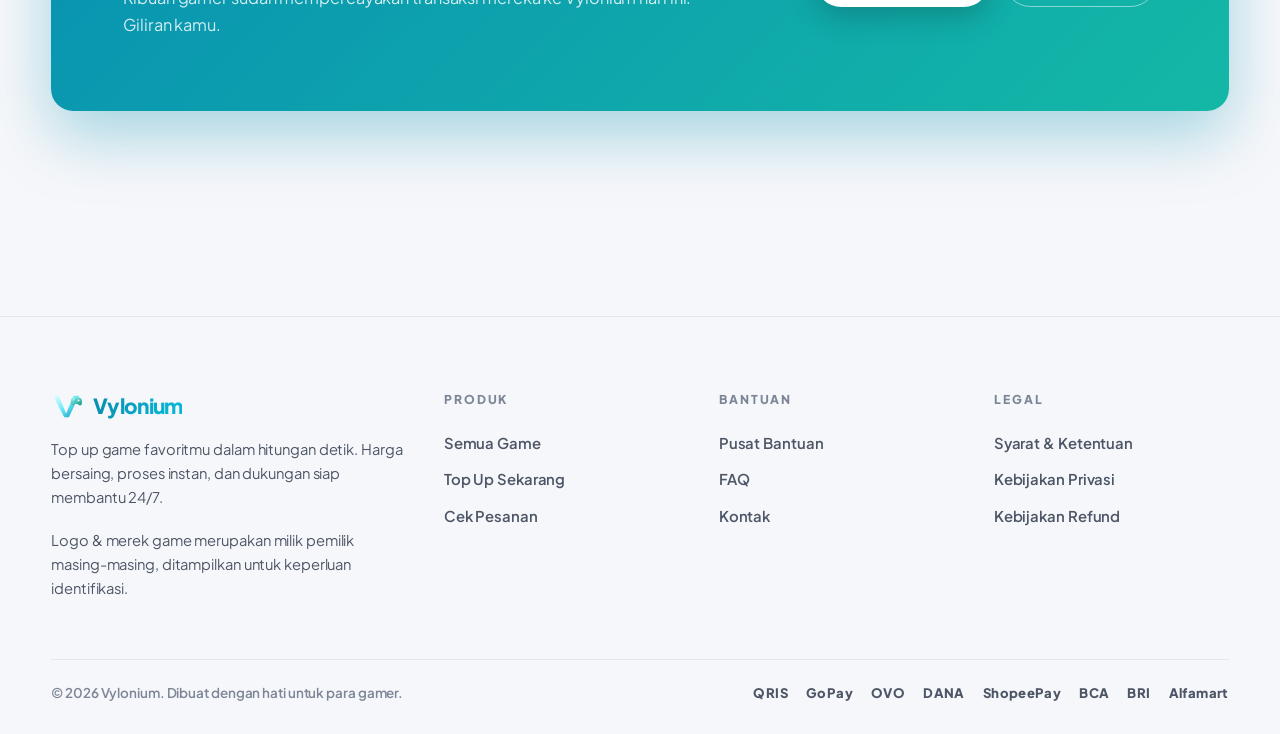
==== commit d39f53f5: "rebrand: aksen blurple -> electric cyan-teal, beda dari landing SaaS" ====
--- a/index.html
+++ b/index.html
@@ -5,7 +5,7 @@
   <meta name="viewport" content="width=device-width, initial-scale=1">
   <title>Vylonium — Top Up Game Instan, Aman & Termurah</title>
   <meta name="description" content="Top up Mobile Legends, Free Fire, PUBG Mobile, Genshin Impact, dan banyak lagi. Proses instan, pembayaran lengkap, harga bersaing, dukungan 24/7.">
-  <meta name="theme-color" content="#5865F2" media="(prefers-color-scheme: light)">
+  <meta name="theme-color" content="#0891B2" media="(prefers-color-scheme: light)">
   <meta name="theme-color" content="#1e1f22" media="(prefers-color-scheme: dark)">
   <link rel="icon" type="image/svg+xml" href="assets/img/favicon.svg">
   <link rel="canonical" href="https://muzawwied.github.io/vylonium-topup/">
@@ -26,7 +26,7 @@
 <body class="no-js">
   <div id="preloader" aria-hidden="true">
     <div class="pre-logo">
-      <svg viewBox="0 0 34 30"><defs><linearGradient id="vg" x1="0" y1="0" x2="1" y2="1"><stop offset="0" stop-color="#EDEBFF"/><stop offset="0.5" stop-color="#8B8FF7"/><stop offset="1" stop-color="#6366F1"/></linearGradient><linearGradient id="gg" x1="0" y1="0" x2="1" y2="1"><stop offset="0" stop-color="#C7D2FE"/><stop offset="1" stop-color="#7C3AED"/></linearGradient></defs><path d="M2 4 L8 4 L16 23 L24 4 L30 4 L19 27 L14 27 Z" fill="url(#vg)"/><g transform="translate(19,6)"><path d="M2 3.6c0-2 1.6-3.6 3.6-3.6h4.8c2 0 3.6 1.6 3.6 3.6v2.8c0 1.7-1.9 2.6-3.3 1.6l-1.1-.8a3 3 0 0 0-1.7-.5H8.1a3 3 0 0 0-1.7.5l-1.1.8C3.9 9 2 8.1 2 6.4Z" fill="url(#gg)"/><circle cx="10.4" cy="3" r="0.95" fill="#fff"/><path d="M6 0 8.2 2.2 6 4.4 3.8 2.2Z" fill="url(#vg)"/></g></svg>
+      <svg viewBox="0 0 34 30"><defs><linearGradient id="vg" x1="0" y1="0" x2="1" y2="1"><stop offset="0" stop-color="#ECFEFF"/><stop offset="0.5" stop-color="#67E8F9"/><stop offset="1" stop-color="#0891B2"/></linearGradient><linearGradient id="gg" x1="0" y1="0" x2="1" y2="1"><stop offset="0" stop-color="#99F6E4"/><stop offset="1" stop-color="#0D9488"/></linearGradient></defs><path d="M2 4 L8 4 L16 23 L24 4 L30 4 L19 27 L14 27 Z" fill="url(#vg)"/><g transform="translate(19,6)"><path d="M2 3.6c0-2 1.6-3.6 3.6-3.6h4.8c2 0 3.6 1.6 3.6 3.6v2.8c0 1.7-1.9 2.6-3.3 1.6l-1.1-.8a3 3 0 0 0-1.7-.5H8.1a3 3 0 0 0-1.7.5l-1.1.8C3.9 9 2 8.1 2 6.4Z" fill="url(#gg)"/><circle cx="10.4" cy="3" r="0.95" fill="#fff"/><path d="M6 0 8.2 2.2 6 4.4 3.8 2.2Z" fill="url(#vg)"/></g></svg>
       Vylonium
     </div>
     <div class="pre-track"><div class="pre-bar"></div></div>
@@ -36,7 +36,7 @@
   <header id="siteHead">
     <div class="nav container">
       <a class="logo" href="index.html" aria-label="Vylonium — kembali ke beranda">
-        <svg viewBox="0 0 34 30" aria-hidden="true"><defs><linearGradient id="vg" x1="0" y1="0" x2="1" y2="1"><stop offset="0" stop-color="#EDEBFF"/><stop offset="0.5" stop-color="#8B8FF7"/><stop offset="1" stop-color="#6366F1"/></linearGradient><linearGradient id="gg" x1="0" y1="0" x2="1" y2="1"><stop offset="0" stop-color="#C7D2FE"/><stop offset="1" stop-color="#7C3AED"/></linearGradient></defs><path d="M2 4 L8 4 L16 23 L24 4 L30 4 L19 27 L14 27 Z" fill="url(#vg)"/><g transform="translate(19,6)"><path d="M2 3.6c0-2 1.6-3.6 3.6-3.6h4.8c2 0 3.6 1.6 3.6 3.6v2.8c0 1.7-1.9 2.6-3.3 1.6l-1.1-.8a3 3 0 0 0-1.7-.5H8.1a3 3 0 0 0-1.7.5l-1.1.8C3.9 9 2 8.1 2 6.4Z" fill="url(#gg)"/><circle cx="10.4" cy="3" r="0.95" fill="#fff"/><path d="M6 0 8.2 2.2 6 4.4 3.8 2.2Z" fill="url(#vg)"/></g></svg>
+        <svg viewBox="0 0 34 30" aria-hidden="true"><defs><linearGradient id="vg" x1="0" y1="0" x2="1" y2="1"><stop offset="0" stop-color="#ECFEFF"/><stop offset="0.5" stop-color="#67E8F9"/><stop offset="1" stop-color="#0891B2"/></linearGradient><linearGradient id="gg" x1="0" y1="0" x2="1" y2="1"><stop offset="0" stop-color="#99F6E4"/><stop offset="1" stop-color="#0D9488"/></linearGradient></defs><path d="M2 4 L8 4 L16 23 L24 4 L30 4 L19 27 L14 27 Z" fill="url(#vg)"/><g transform="translate(19,6)"><path d="M2 3.6c0-2 1.6-3.6 3.6-3.6h4.8c2 0 3.6 1.6 3.6 3.6v2.8c0 1.7-1.9 2.6-3.3 1.6l-1.1-.8a3 3 0 0 0-1.7-.5H8.1a3 3 0 0 0-1.7.5l-1.1.8C3.9 9 2 8.1 2 6.4Z" fill="url(#gg)"/><circle cx="10.4" cy="3" r="0.95" fill="#fff"/><path d="M6 0 8.2 2.2 6 4.4 3.8 2.2Z" fill="url(#vg)"/></g></svg>
         <b class="brand">Vylonium</b>
       </a>
       <nav class="nav-links" aria-label="Navigasi utama">
@@ -220,7 +220,7 @@
       <div class="foot-grid">
         <div class="foot-brand">
           <a class="logo" href="index.html" aria-label="Vylonium — kembali ke beranda">
-        <svg viewBox="0 0 34 30" aria-hidden="true"><defs><linearGradient id="vg" x1="0" y1="0" x2="1" y2="1"><stop offset="0" stop-color="#EDEBFF"/><stop offset="0.5" stop-color="#8B8FF7"/><stop offset="1" stop-color="#6366F1"/></linearGradient><linearGradient id="gg" x1="0" y1="0" x2="1" y2="1"><stop offset="0" stop-color="#C7D2FE"/><stop offset="1" stop-color="#7C3AED"/></linearGradient></defs><path d="M2 4 L8 4 L16 23 L24 4 L30 4 L19 27 L14 27 Z" fill="url(#vg)"/><g transform="translate(19,6)"><path d="M2 3.6c0-2 1.6-3.6 3.6-3.6h4.8c2 0 3.6 1.6 3.6 3.6v2.8c0 1.7-1.9 2.6-3.3 1.6l-1.1-.8a3 3 0 0 0-1.7-.5H8.1a3 3 0 0 0-1.7.5l-1.1.8C3.9 9 2 8.1 2 6.4Z" fill="url(#gg)"/><circle cx="10.4" cy="3" r="0.95" fill="#fff"/><path d="M6 0 8.2 2.2 6 4.4 3.8 2.2Z" fill="url(#vg)"/></g></svg>
+        <svg viewBox="0 0 34 30" aria-hidden="true"><defs><linearGradient id="vg" x1="0" y1="0" x2="1" y2="1"><stop offset="0" stop-color="#ECFEFF"/><stop offset="0.5" stop-color="#67E8F9"/><stop offset="1" stop-color="#0891B2"/></linearGradient><linearGradient id="gg" x1="0" y1="0" x2="1" y2="1"><stop offset="0" stop-color="#99F6E4"/><stop offset="1" stop-color="#0D9488"/></linearGradient></defs><path d="M2 4 L8 4 L16 23 L24 4 L30 4 L19 27 L14 27 Z" fill="url(#vg)"/><g transform="translate(19,6)"><path d="M2 3.6c0-2 1.6-3.6 3.6-3.6h4.8c2 0 3.6 1.6 3.6 3.6v2.8c0 1.7-1.9 2.6-3.3 1.6l-1.1-.8a3 3 0 0 0-1.7-.5H8.1a3 3 0 0 0-1.7.5l-1.1.8C3.9 9 2 8.1 2 6.4Z" fill="url(#gg)"/><circle cx="10.4" cy="3" r="0.95" fill="#fff"/><path d="M6 0 8.2 2.2 6 4.4 3.8 2.2Z" fill="url(#vg)"/></g></svg>
         <b class="brand">Vylonium</b>
       </a>
           <p>Top up game favoritmu dalam hitungan detik. Harga bersaing, proses instan, dan dukungan siap membantu 24/7.</p>
--- a/assets/css/style.css
+++ b/assets/css/style.css
@@ -13,15 +13,15 @@
   --soft:#7d8697;
   --line:#e3e6ee;
   --line-2:#d6dae4;
-  --accent:#5865F2;
-  --accent-2:#7289DA;
+  --accent:#0891B2;
+  --accent-2:#14B8A6;
   --accent-ink:#ffffff;
-  --accent-soft:rgba(88,101,242,.08);
-  --accent-soft-2:rgba(114,137,218,.12);
+  --accent-soft:rgba(8,145,178,.08);
+  --accent-soft-2:rgba(13,148,136,.12);
   --green:#1a8a3c;
   --green-soft:rgba(21,128,61,.1);
   --amber:#b45309;
-  --grad:linear-gradient(135deg,#5865F2 0%,#7289DA 100%);
+  --grad:linear-gradient(135deg,#0891B2 0%,#14B8A6 100%);
   --shadow-sm:0 1px 2px rgba(15,21,38,.05);
   --shadow-md:0 8px 28px rgba(15,21,38,.09);
   --shadow-lg:0 24px 60px rgba(15,21,38,.16);
@@ -41,11 +41,11 @@
   --soft:#949ba4;
   --line:#3f4148;
   --line-2:#4e5058;
-  --accent:#5865F2;
-  --accent-2:#7289DA;
+  --accent:#0891B2;
+  --accent-2:#14B8A6;
   --accent-ink:#ffffff;
-  --accent-soft:rgba(88,101,242,.16);
-  --accent-soft-2:rgba(114,137,218,.2);
+  --accent-soft:rgba(8,145,178,.16);
+  --accent-soft-2:rgba(13,148,136,.2);
   --green:#57F287;
   --green-soft:rgba(87,242,135,.12);
   --shadow-sm:0 1px 2px rgba(0,0,0,.35);
@@ -101,8 +101,8 @@
   white-space:nowrap;min-width:0;
 }
 .btn:active{transform:scale(.97)}
-.btn-primary{background:var(--grad);color:#fff;box-shadow:0 8px 24px rgba(88,101,242,.28)}
-.btn-primary:hover{transform:translateY(-2px);box-shadow:0 14px 32px rgba(88,101,242,.36)}
+.btn-primary{background:var(--grad);color:#fff;box-shadow:0 8px 24px rgba(8,145,178,.28)}
+.btn-primary:hover{transform:translateY(-2px);box-shadow:0 14px 32px rgba(8,145,178,.36)}
 [data-theme="dark"] .btn-primary{color:#fff}
 .btn-ghost{border:1.5px solid var(--line-2);background:transparent;color:var(--ink)}
 .btn-ghost:hover{border-color:var(--accent);color:var(--accent);transform:translateY(-2px)}
@@ -142,7 +142,7 @@
  .logo b{font-weight:800}
 .brand{
   font-weight:800;letter-spacing:-.035em;
-  background:linear-gradient(120deg,#5865F2 15%,#8B5CF6 85%);
+  background:linear-gradient(120deg,#0891B2 15%,#06B6D4 85%);
   -webkit-background-clip:text;background-clip:text;color:transparent;
 }
 .nav-links{display:flex;align-items:center;gap:30px;margin-inline:auto;min-width:0}
@@ -356,7 +356,7 @@
 .cta-band{
   background:var(--grad);border-radius:var(--radius-lg);color:#fff;
   padding:clamp(40px,6vw,72px);display:grid;grid-template-columns:1.2fr .8fr;
-  gap:32px;align-items:center;box-shadow:0 24px 64px rgba(88,101,242,.35);min-width:0;
+  gap:32px;align-items:center;box-shadow:0 24px 64px rgba(8,145,178,.35);min-width:0;
 }
 .cta-band h2{color:#fff;letter-spacing:-.035em}
 .cta-band p{color:rgba(255,255,255,.82);margin-top:12px;font-size:1.02rem}
@@ -407,7 +407,7 @@
 .flow-seg span{font-size:.76rem;font-weight:700;color:var(--soft);white-space:nowrap;overflow:hidden;text-overflow:ellipsis}
 .flow-seg::after{content:"";position:absolute;top:19px;left:38px;right:0;height:1.5px;background:var(--line-2)}
 .flow-seg:last-child::after{display:none}
-.flow-seg.active b{background:var(--grad);border-color:transparent;color:#fff;box-shadow:0 6px 18px rgba(88,101,242,.35)}
+.flow-seg.active b{background:var(--grad);border-color:transparent;color:#fff;box-shadow:0 6px 18px rgba(8,145,178,.35)}
 .flow-seg.active span{color:var(--ink)}
 .flow-seg.done b{background:var(--green-soft);border-color:transparent;color:var(--green)}
 .flow-grid{display:grid;grid-template-columns:1fr 380px;gap:clamp(28px,4vw,52px);align-items:start;min-width:0}
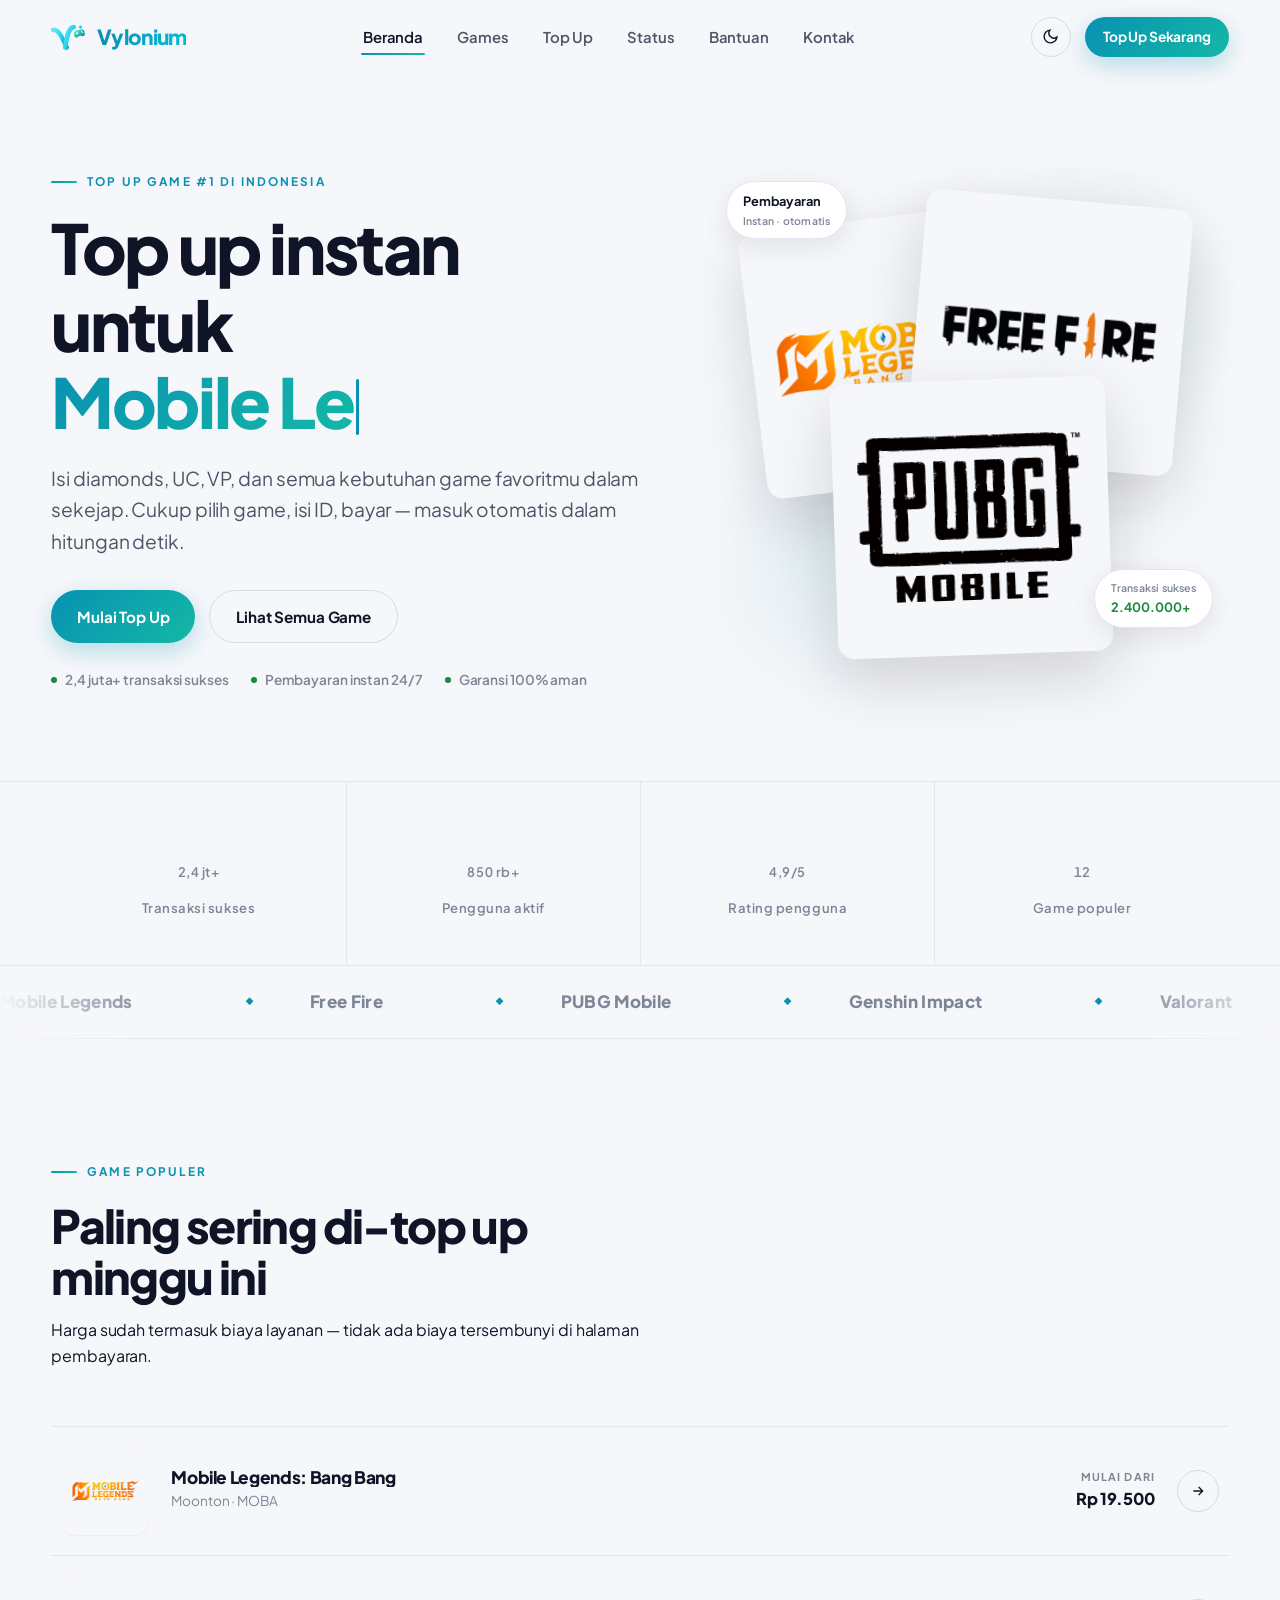
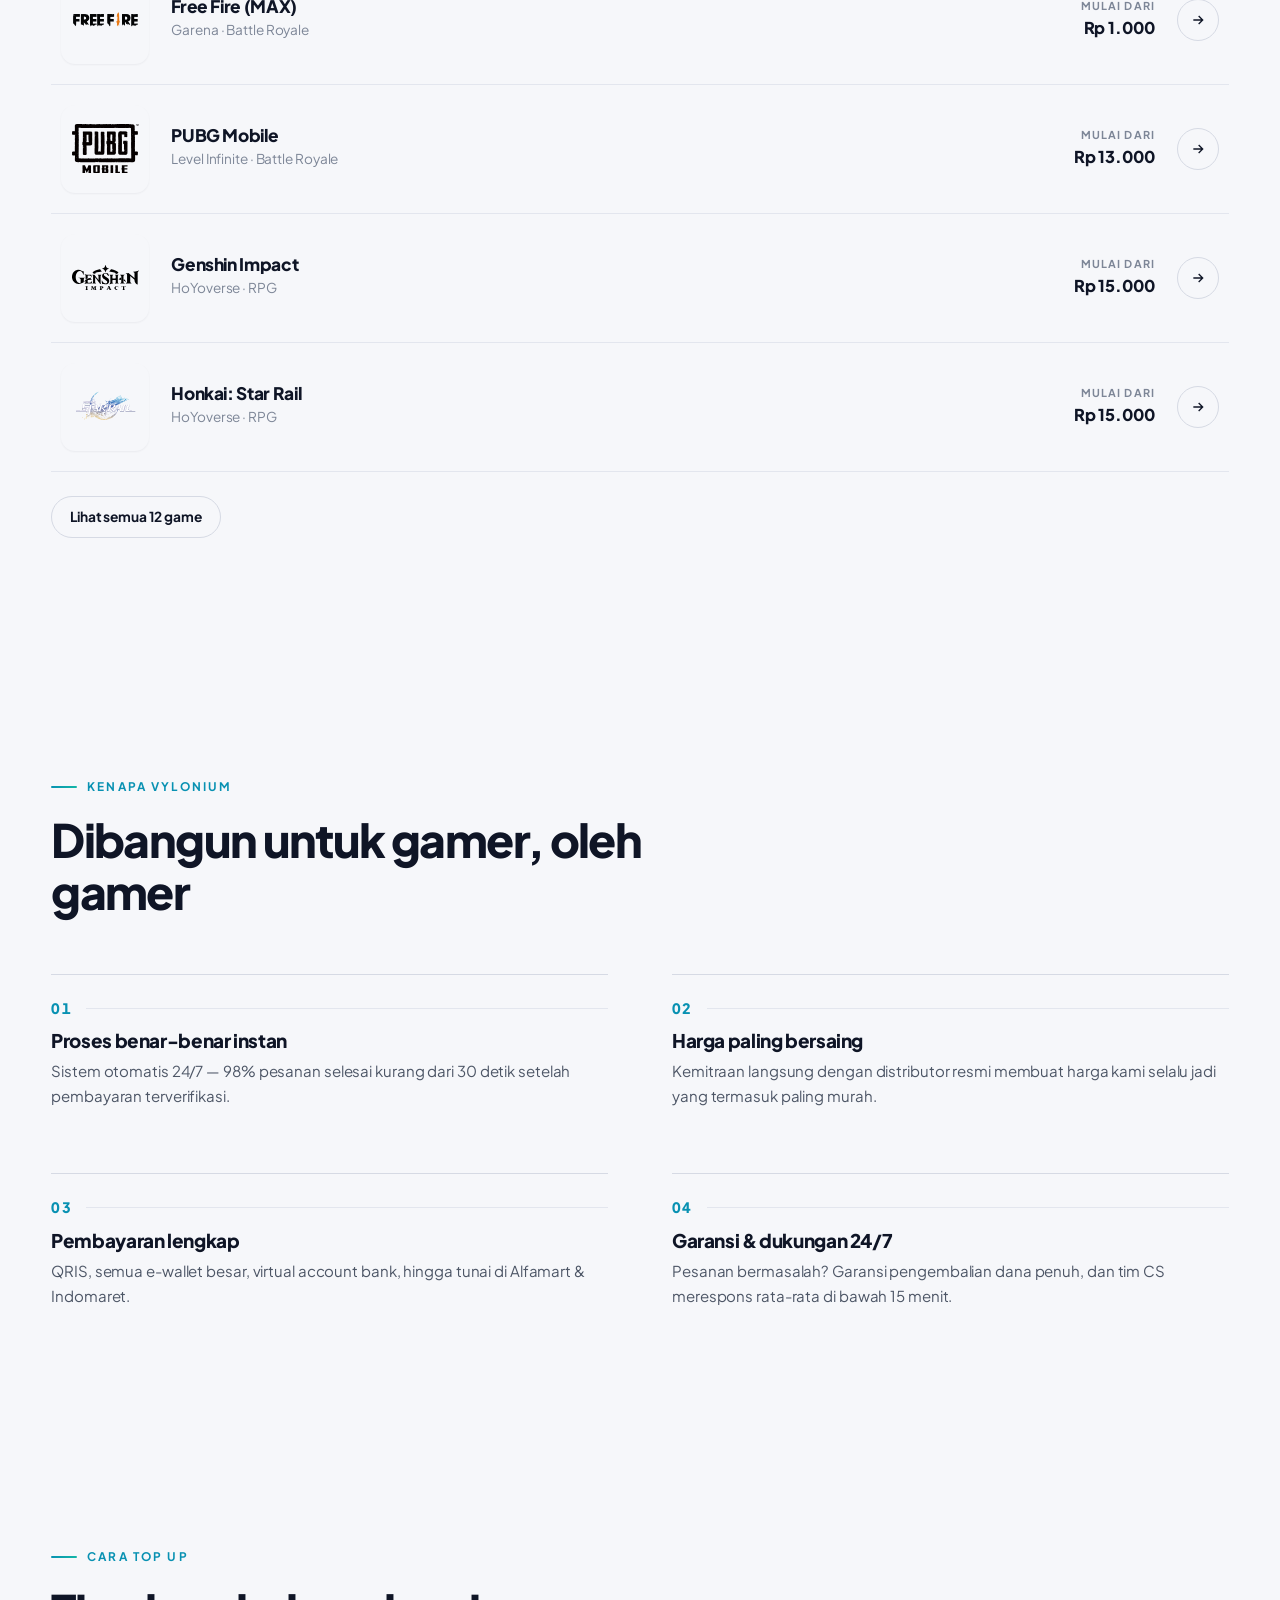
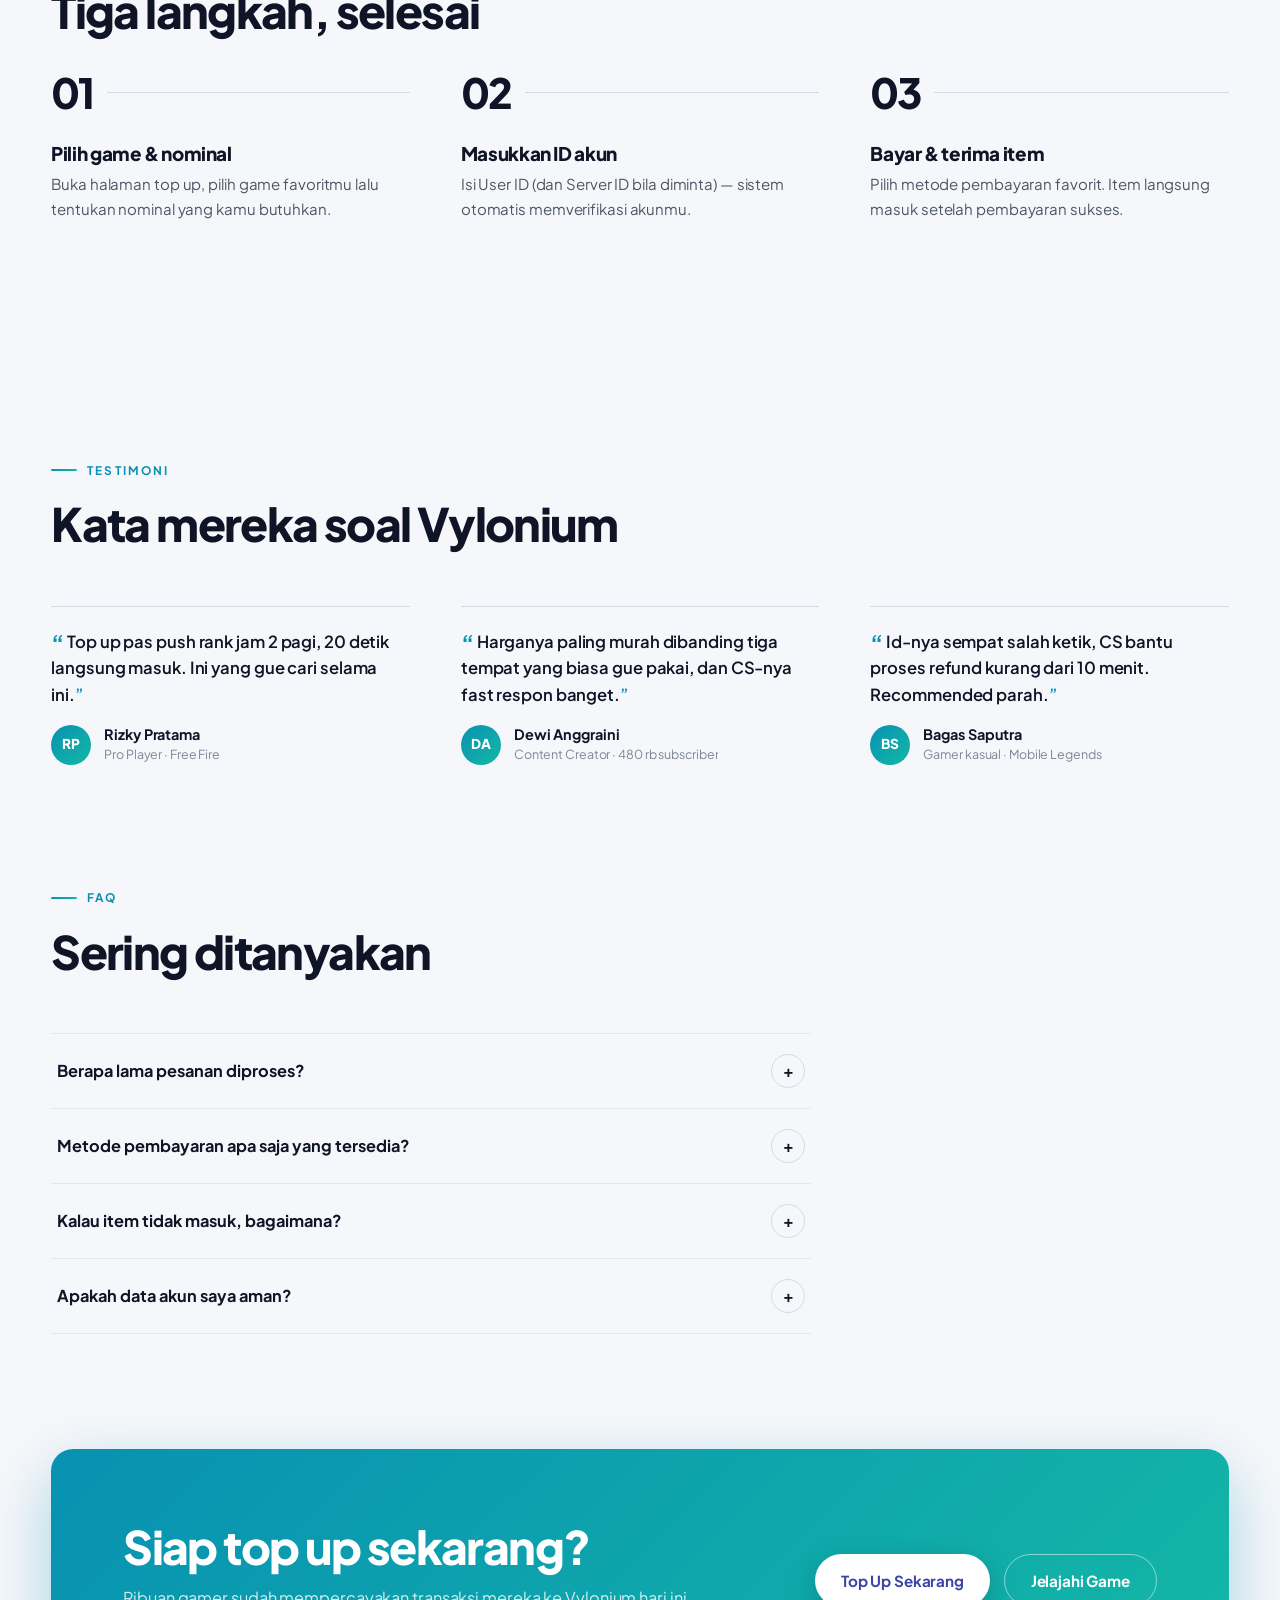
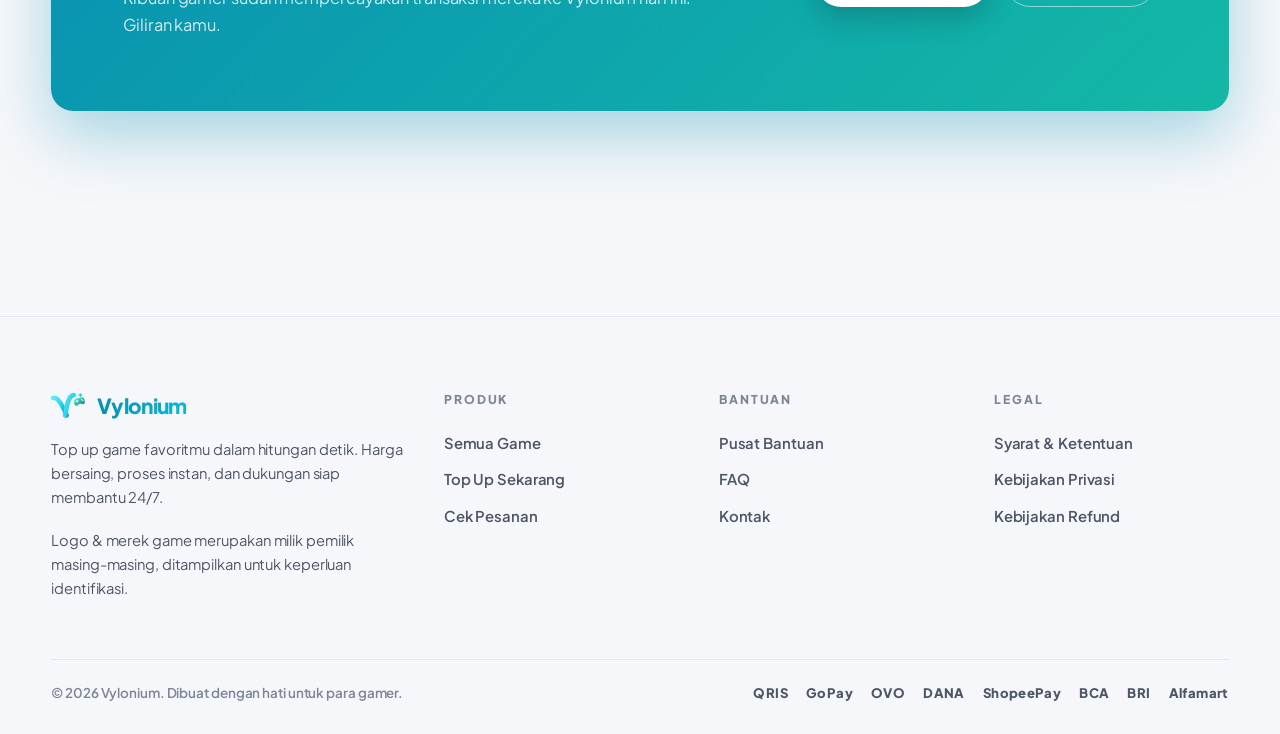
==== commit 84a18ab5: "logo v3: V stroke lengkung miring + gamepad tilt + diamond, lebih dinamis" ====
--- a/index.html
+++ b/index.html
@@ -26,7 +26,7 @@
 <body class="no-js">
   <div id="preloader" aria-hidden="true">
     <div class="pre-logo">
-      <svg viewBox="0 0 34 30"><defs><linearGradient id="vg" x1="0" y1="0" x2="1" y2="1"><stop offset="0" stop-color="#ECFEFF"/><stop offset="0.5" stop-color="#67E8F9"/><stop offset="1" stop-color="#0891B2"/></linearGradient><linearGradient id="gg" x1="0" y1="0" x2="1" y2="1"><stop offset="0" stop-color="#99F6E4"/><stop offset="1" stop-color="#0D9488"/></linearGradient></defs><path d="M2 4 L8 4 L16 23 L24 4 L30 4 L19 27 L14 27 Z" fill="url(#vg)"/><g transform="translate(19,6)"><path d="M2 3.6c0-2 1.6-3.6 3.6-3.6h4.8c2 0 3.6 1.6 3.6 3.6v2.8c0 1.7-1.9 2.6-3.3 1.6l-1.1-.8a3 3 0 0 0-1.7-.5H8.1a3 3 0 0 0-1.7.5l-1.1.8C3.9 9 2 8.1 2 6.4Z" fill="url(#gg)"/><circle cx="10.4" cy="3" r="0.95" fill="#fff"/><path d="M6 0 8.2 2.2 6 4.4 3.8 2.2Z" fill="url(#vg)"/></g></svg>
+      <svg viewBox="0 0 41 31"><defs><linearGradient id="vg" x1="0" y1="0" x2="1" y2="1"><stop offset="0" stop-color="#67E8F9"/><stop offset=".55" stop-color="#22D3EE"/><stop offset="1" stop-color="#0891B2"/></linearGradient><linearGradient id="gg" x1="0" y1="0" x2=".8" y2="1"><stop offset="0" stop-color="#5EEAD4"/><stop offset="1" stop-color="#0D9488"/></linearGradient></defs><g transform="rotate(-8 19 15.5)"><path d="M3.5 4.5 C9 4.5 12.5 12.5 16.2 26.5" fill="none" stroke="url(#vg)" stroke-width="5.2" stroke-linecap="round"/><path d="M27.5 4.5 C21.3 4.5 18.3 13.5 14.6 26.5" fill="none" stroke="url(#vg)" stroke-width="5.2" stroke-linecap="round"/></g><g transform="translate(24.5 8) rotate(-12)"><path d="M1.2 3.6 C1.2 1.8 2.7 .3 4.5 .3 H10 C11.8 .3 13.3 1.8 13.3 3.6 V5.9 C13.3 8 10.9 9.2 9.2 8 L8.3 7.4 C7.5 6.9 6.5 6.9 5.7 7.4 L4.8 8 C3.1 9.2 .7 8 .7 5.9 Z" fill="url(#gg)"/><path d="M4.6 2.4v2.4M3.4 3.6h2.4" stroke="#fff" stroke-width=".85" stroke-linecap="round"/><circle cx="10.1" cy="2.9" r=".8" fill="#fff"/><circle cx="11.4" cy="4.4" r=".8" fill="#fff" opacity=".85"/></g><path d="M33.5 1.2 35.8 3.5 33.5 5.8 31.2 3.5Z" fill="url(#vg)"/></svg>
       Vylonium
     </div>
     <div class="pre-track"><div class="pre-bar"></div></div>
@@ -36,7 +36,7 @@
   <header id="siteHead">
     <div class="nav container">
       <a class="logo" href="index.html" aria-label="Vylonium — kembali ke beranda">
-        <svg viewBox="0 0 34 30" aria-hidden="true"><defs><linearGradient id="vg" x1="0" y1="0" x2="1" y2="1"><stop offset="0" stop-color="#ECFEFF"/><stop offset="0.5" stop-color="#67E8F9"/><stop offset="1" stop-color="#0891B2"/></linearGradient><linearGradient id="gg" x1="0" y1="0" x2="1" y2="1"><stop offset="0" stop-color="#99F6E4"/><stop offset="1" stop-color="#0D9488"/></linearGradient></defs><path d="M2 4 L8 4 L16 23 L24 4 L30 4 L19 27 L14 27 Z" fill="url(#vg)"/><g transform="translate(19,6)"><path d="M2 3.6c0-2 1.6-3.6 3.6-3.6h4.8c2 0 3.6 1.6 3.6 3.6v2.8c0 1.7-1.9 2.6-3.3 1.6l-1.1-.8a3 3 0 0 0-1.7-.5H8.1a3 3 0 0 0-1.7.5l-1.1.8C3.9 9 2 8.1 2 6.4Z" fill="url(#gg)"/><circle cx="10.4" cy="3" r="0.95" fill="#fff"/><path d="M6 0 8.2 2.2 6 4.4 3.8 2.2Z" fill="url(#vg)"/></g></svg>
+        <svg viewBox="0 0 41 31" aria-hidden="true"><defs><linearGradient id="vg" x1="0" y1="0" x2="1" y2="1"><stop offset="0" stop-color="#67E8F9"/><stop offset=".55" stop-color="#22D3EE"/><stop offset="1" stop-color="#0891B2"/></linearGradient><linearGradient id="gg" x1="0" y1="0" x2=".8" y2="1"><stop offset="0" stop-color="#5EEAD4"/><stop offset="1" stop-color="#0D9488"/></linearGradient></defs><g transform="rotate(-8 19 15.5)"><path d="M3.5 4.5 C9 4.5 12.5 12.5 16.2 26.5" fill="none" stroke="url(#vg)" stroke-width="5.2" stroke-linecap="round"/><path d="M27.5 4.5 C21.3 4.5 18.3 13.5 14.6 26.5" fill="none" stroke="url(#vg)" stroke-width="5.2" stroke-linecap="round"/></g><g transform="translate(24.5 8) rotate(-12)"><path d="M1.2 3.6 C1.2 1.8 2.7 .3 4.5 .3 H10 C11.8 .3 13.3 1.8 13.3 3.6 V5.9 C13.3 8 10.9 9.2 9.2 8 L8.3 7.4 C7.5 6.9 6.5 6.9 5.7 7.4 L4.8 8 C3.1 9.2 .7 8 .7 5.9 Z" fill="url(#gg)"/><path d="M4.6 2.4v2.4M3.4 3.6h2.4" stroke="#fff" stroke-width=".85" stroke-linecap="round"/><circle cx="10.1" cy="2.9" r=".8" fill="#fff"/><circle cx="11.4" cy="4.4" r=".8" fill="#fff" opacity=".85"/></g><path d="M33.5 1.2 35.8 3.5 33.5 5.8 31.2 3.5Z" fill="url(#vg)"/></svg>
         <b class="brand">Vylonium</b>
       </a>
       <nav class="nav-links" aria-label="Navigasi utama">
@@ -220,7 +220,7 @@
       <div class="foot-grid">
         <div class="foot-brand">
           <a class="logo" href="index.html" aria-label="Vylonium — kembali ke beranda">
-        <svg viewBox="0 0 34 30" aria-hidden="true"><defs><linearGradient id="vg" x1="0" y1="0" x2="1" y2="1"><stop offset="0" stop-color="#ECFEFF"/><stop offset="0.5" stop-color="#67E8F9"/><stop offset="1" stop-color="#0891B2"/></linearGradient><linearGradient id="gg" x1="0" y1="0" x2="1" y2="1"><stop offset="0" stop-color="#99F6E4"/><stop offset="1" stop-color="#0D9488"/></linearGradient></defs><path d="M2 4 L8 4 L16 23 L24 4 L30 4 L19 27 L14 27 Z" fill="url(#vg)"/><g transform="translate(19,6)"><path d="M2 3.6c0-2 1.6-3.6 3.6-3.6h4.8c2 0 3.6 1.6 3.6 3.6v2.8c0 1.7-1.9 2.6-3.3 1.6l-1.1-.8a3 3 0 0 0-1.7-.5H8.1a3 3 0 0 0-1.7.5l-1.1.8C3.9 9 2 8.1 2 6.4Z" fill="url(#gg)"/><circle cx="10.4" cy="3" r="0.95" fill="#fff"/><path d="M6 0 8.2 2.2 6 4.4 3.8 2.2Z" fill="url(#vg)"/></g></svg>
+        <svg viewBox="0 0 41 31" aria-hidden="true"><defs><linearGradient id="vg" x1="0" y1="0" x2="1" y2="1"><stop offset="0" stop-color="#67E8F9"/><stop offset=".55" stop-color="#22D3EE"/><stop offset="1" stop-color="#0891B2"/></linearGradient><linearGradient id="gg" x1="0" y1="0" x2=".8" y2="1"><stop offset="0" stop-color="#5EEAD4"/><stop offset="1" stop-color="#0D9488"/></linearGradient></defs><g transform="rotate(-8 19 15.5)"><path d="M3.5 4.5 C9 4.5 12.5 12.5 16.2 26.5" fill="none" stroke="url(#vg)" stroke-width="5.2" stroke-linecap="round"/><path d="M27.5 4.5 C21.3 4.5 18.3 13.5 14.6 26.5" fill="none" stroke="url(#vg)" stroke-width="5.2" stroke-linecap="round"/></g><g transform="translate(24.5 8) rotate(-12)"><path d="M1.2 3.6 C1.2 1.8 2.7 .3 4.5 .3 H10 C11.8 .3 13.3 1.8 13.3 3.6 V5.9 C13.3 8 10.9 9.2 9.2 8 L8.3 7.4 C7.5 6.9 6.5 6.9 5.7 7.4 L4.8 8 C3.1 9.2 .7 8 .7 5.9 Z" fill="url(#gg)"/><path d="M4.6 2.4v2.4M3.4 3.6h2.4" stroke="#fff" stroke-width=".85" stroke-linecap="round"/><circle cx="10.1" cy="2.9" r=".8" fill="#fff"/><circle cx="11.4" cy="4.4" r=".8" fill="#fff" opacity=".85"/></g><path d="M33.5 1.2 35.8 3.5 33.5 5.8 31.2 3.5Z" fill="url(#vg)"/></svg>
         <b class="brand">Vylonium</b>
       </a>
           <p>Top up game favoritmu dalam hitungan detik. Harga bersaing, proses instan, dan dukungan siap membantu 24/7.</p>
--- a/assets/css/style.css
+++ b/assets/css/style.css
@@ -117,7 +117,7 @@
 }
 #preloader.done{transform:translateY(-100%);opacity:0;pointer-events:none}
 .pre-logo{display:flex;align-items:center;gap:10px;font-size:1.9rem;font-weight:800;letter-spacing:-.04em}
-.pre-logo svg{width:34px;height:34px}
+.pre-logo svg{width:40px;height:30px}
 .pre-track{width:min(230px,60vw);height:3px;border-radius:99px;background:var(--line);overflow:hidden}
 .pre-bar{height:100%;width:0%;background:var(--grad);border-radius:99px;transition:width .2s ease}
 .pre-pct{font-size:.78rem;font-weight:600;color:var(--soft);font-variant-numeric:tabular-nums}
@@ -138,7 +138,7 @@
 }
 .nav{display:flex;align-items:center;gap:28px;height:74px;min-width:0}
 .logo{display:inline-flex;align-items:center;gap:10px;font-weight:800;font-size:1.3rem;letter-spacing:-.035em;flex-shrink:0}
-.logo svg{width:32px;height:28px;flex-shrink:0}
+.logo svg{width:36px;height:27px;flex-shrink:0}
  .logo b{font-weight:800}
 .brand{
   font-weight:800;letter-spacing:-.035em;
@@ -261,8 +261,7 @@
 }
 .game-row:hover{background:var(--surface-2);padding-left:18px}
 .game-row .thumb{width:88px;height:88px;border-radius:var(--radius);overflow:hidden;box-shadow:var(--shadow-sm);background:var(--tile);display:grid;place-items:center}
-.game-row .thumb img{width:74%;height:74%;object-fit:contain}
-.game-row .thumb img{width:100%;height:100%;object-fit:cover;transition:transform .5s var(--ease)}
+.game-row .thumb img{width:76%;height:76%;object-fit:contain;transition:transform .5s var(--ease)}
 .game-row:hover .thumb img{transform:scale(1.06)}
 .game-row .info{min-width:0}
 .game-row .info h3{font-size:1.08rem;white-space:nowrap;overflow:hidden;text-overflow:ellipsis}
